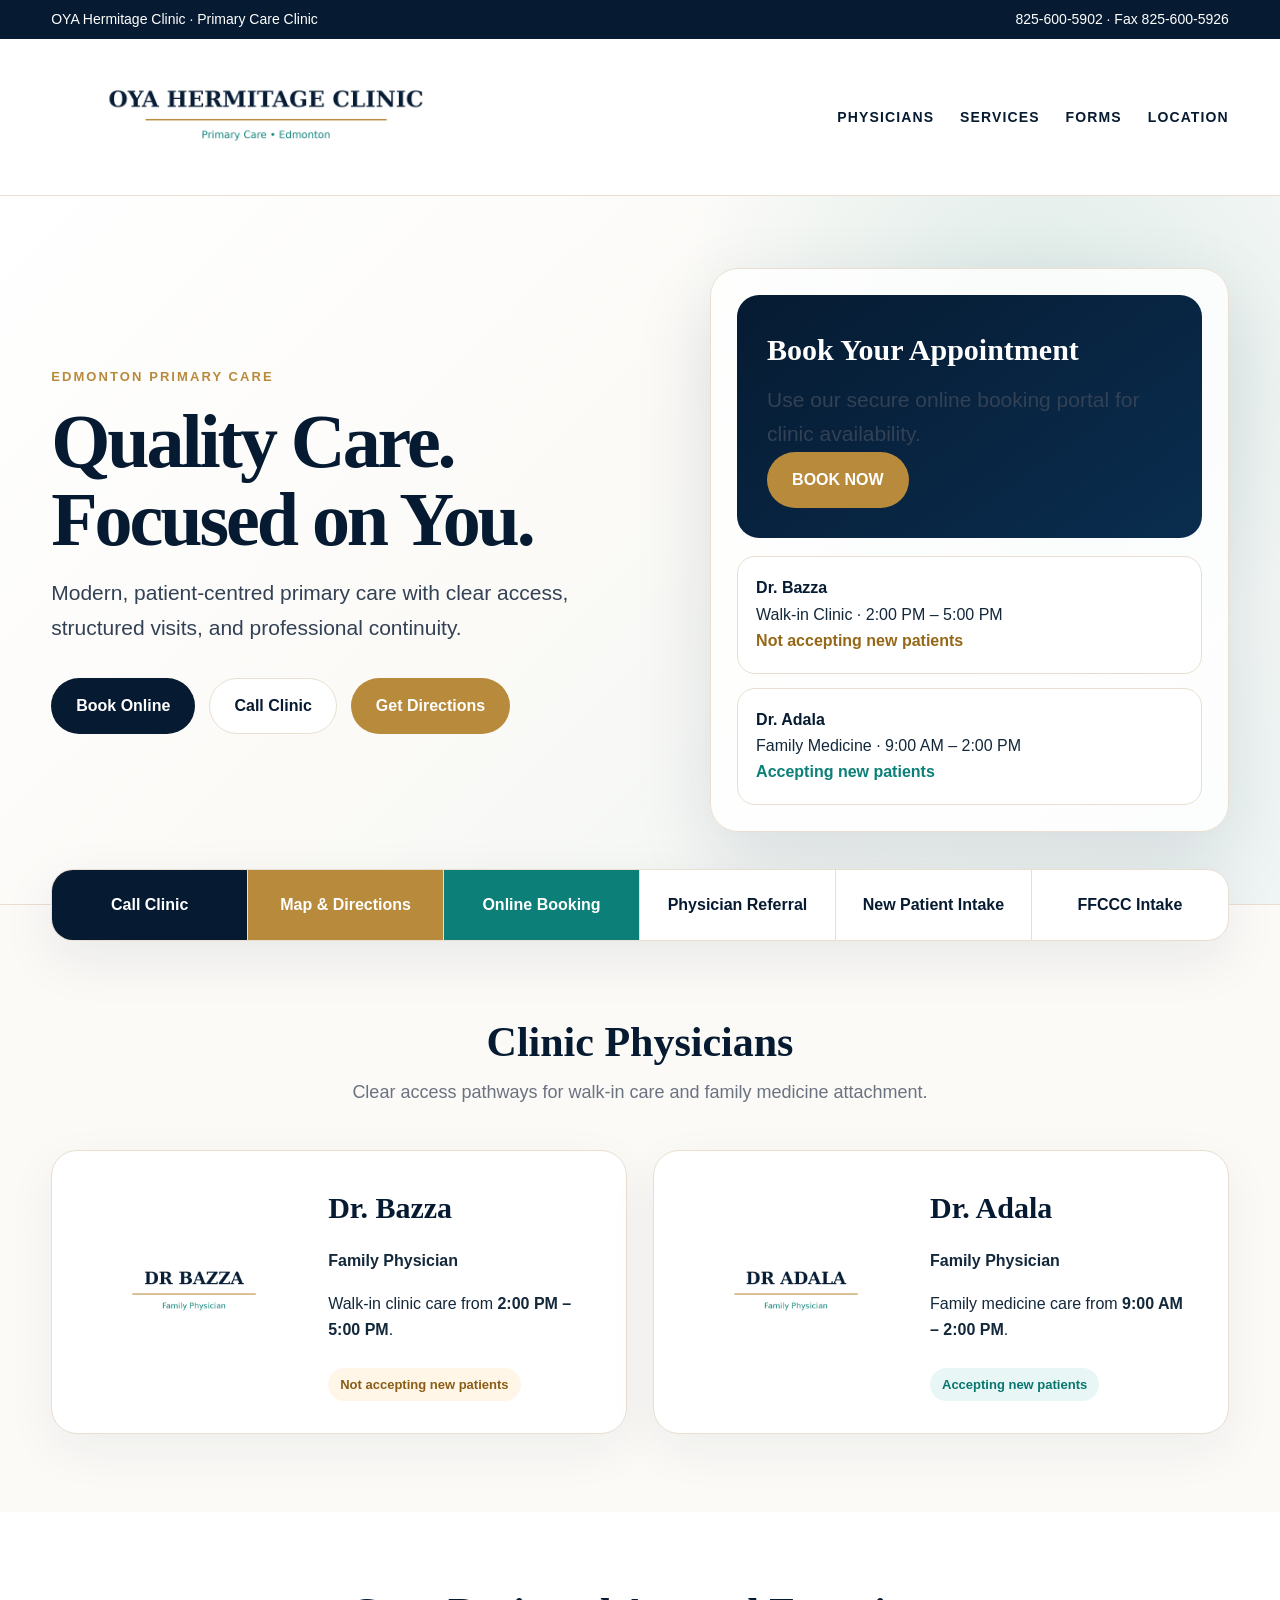
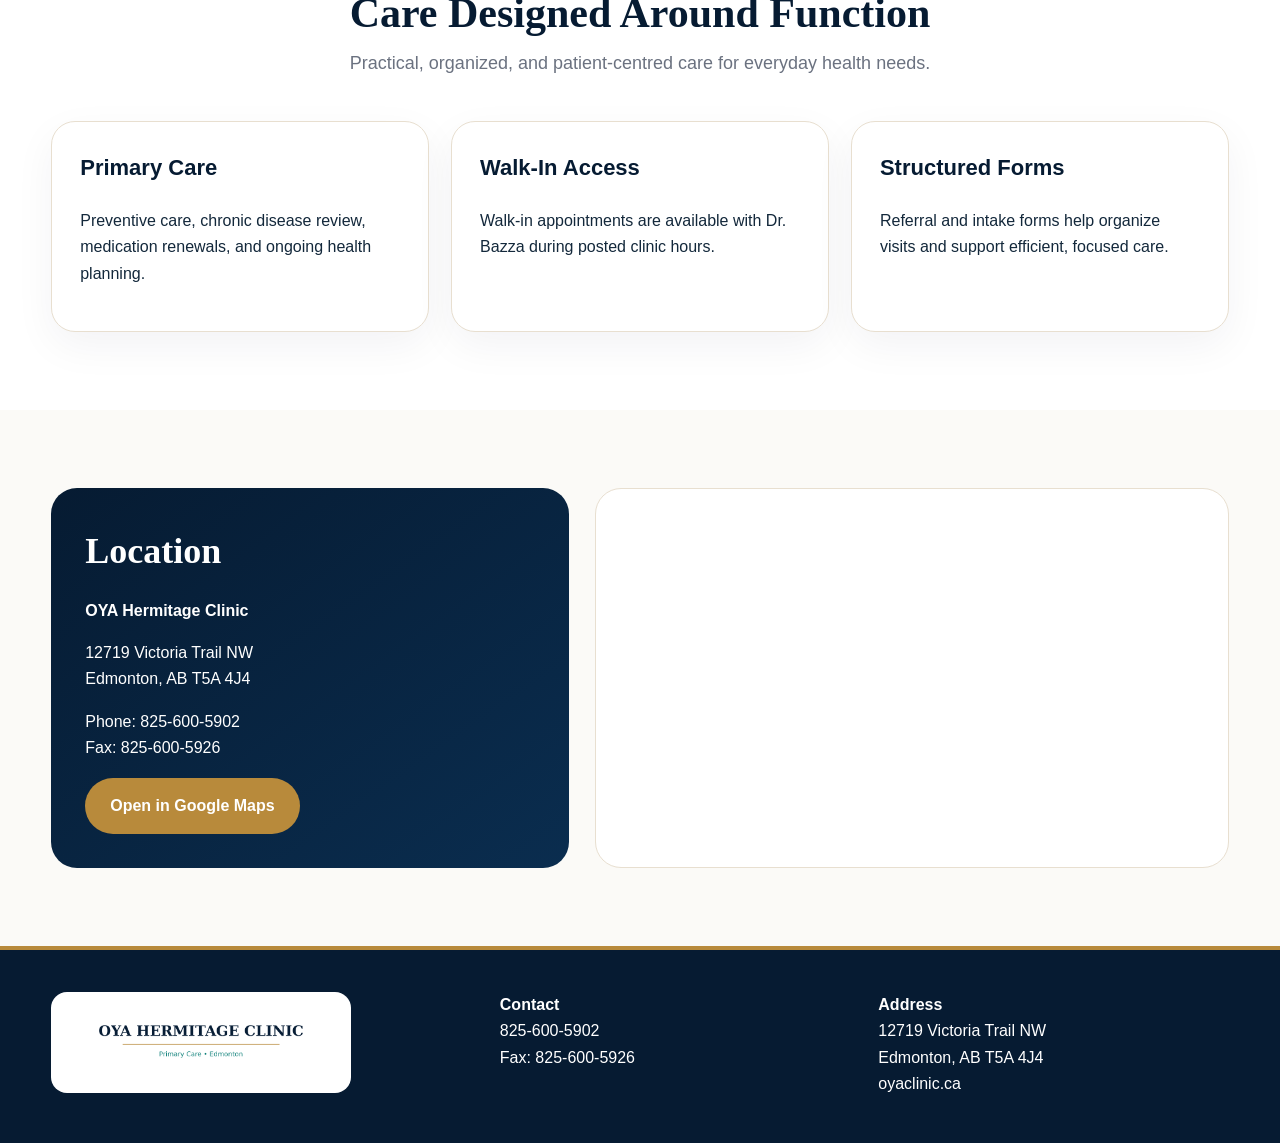
==== index.html @ 54e2465a "Add files via upload" ====
<!DOCTYPE html>
<html lang="en">
<head>
<meta charset="UTF-8">
<meta name="viewport" content="width=device-width, initial-scale=1.0">
<title>OYA Hermitage Clinic | Edmonton Primary Care</title>
<meta name="description" content="OYA Hermitage Clinic in Edmonton. Dr. Bazza walk-in care 2 PM to 5 PM. Dr. Adala accepting new patients 9 AM to 2 PM.">
<style>
:root{--navy:#061b32;--navy2:#0a2d4f;--teal:#0b7f78;--gold:#b88a3b;--ivory:#fbfaf7;--soft:#f4f1ea;--text:#13283b;--muted:#6b7280;--line:#e8dfd0}
*{box-sizing:border-box}html{scroll-behavior:smooth}
body{margin:0;font-family:-apple-system,BlinkMacSystemFont,"Segoe UI",Roboto,Arial,sans-serif;background:var(--ivory);color:var(--text);line-height:1.65}
a{text-decoration:none;color:inherit}.container{width:min(1180px,92%);margin:auto}
.top-strip{background:var(--navy);color:white;font-size:14px;padding:8px 0}.top-strip .container{display:flex;justify-content:space-between;gap:20px;flex-wrap:wrap}
.header{background:rgba(255,255,255,.96);border-bottom:1px solid var(--line);position:sticky;top:0;z-index:10;backdrop-filter:blur(12px)}
.header-inner{display:flex;align-items:center;justify-content:space-between;gap:28px;padding:16px 0}.logo{max-width:430px;width:100%;height:auto;display:block}
.nav{display:flex;gap:26px;font-size:14px;font-weight:700;letter-spacing:.08em;color:var(--navy)}.nav a:hover{color:var(--teal)}
.hero{position:relative;overflow:hidden;background:radial-gradient(circle at 80% 20%,rgba(11,127,120,.12),transparent 30%),linear-gradient(135deg,#fff 0%,#fbfaf7 45%,#eef5f4 100%);border-bottom:1px solid var(--line)}
.hero-inner{min-height:560px;display:grid;grid-template-columns:1.08fr .92fr;align-items:center;gap:50px;padding:72px 0}
.eyebrow{color:var(--gold);font-weight:800;letter-spacing:.16em;text-transform:uppercase;font-size:13px}
.hero h1{font-family:Georgia,"Times New Roman",serif;color:var(--navy);font-size:clamp(42px,6vw,76px);line-height:1.02;margin:16px 0 18px;letter-spacing:-.04em}
.hero p{font-size:21px;color:#334155;max-width:680px;margin:0}.hero-actions{display:flex;gap:14px;flex-wrap:wrap;margin-top:32px}
.btn{display:inline-flex;align-items:center;justify-content:center;min-height:48px;padding:14px 24px;border-radius:999px;font-weight:800;border:1px solid transparent}
.btn-primary{background:var(--navy);color:white}.btn-gold{background:var(--gold);color:white}.btn-outline{background:white;color:var(--navy);border-color:var(--line)}
.hero-panel{background:rgba(255,255,255,.84);border:1px solid var(--line);border-radius:28px;padding:26px;box-shadow:0 28px 80px rgba(6,27,50,.12)}
.panel-card{background:linear-gradient(145deg,var(--navy),var(--navy2));color:white;border-radius:22px;padding:30px;margin-bottom:18px}.panel-card h2{font-family:Georgia,"Times New Roman",serif;margin:0 0 8px;font-size:30px}
.status-grid{display:grid;gap:14px}.status{background:white;border:1px solid var(--line);border-radius:18px;padding:18px}.status strong{color:var(--navy)}
.quick-actions{margin-top:-36px;position:relative;z-index:2}.actions-grid{display:grid;grid-template-columns:repeat(6,1fr);background:white;border:1px solid var(--line);border-radius:22px;overflow:hidden;box-shadow:0 18px 55px rgba(6,27,50,.08)}
.action{padding:22px 14px;text-align:center;font-weight:800;color:var(--navy);border-right:1px solid var(--line)}.action:last-child{border-right:0}.action:hover{background:var(--soft)}.action.dark{background:var(--navy);color:white}.action.teal{background:var(--teal);color:white}.action.gold{background:var(--gold);color:white}
.section{padding:78px 0}.section-title{text-align:center;max-width:760px;margin:0 auto 42px}.section-title h2{font-family:Georgia,"Times New Roman",serif;color:var(--navy);font-size:42px;line-height:1.12;margin:0 0 12px}.section-title p{color:var(--muted);font-size:18px;margin:0}
.physician-grid{display:grid;grid-template-columns:1fr 1fr;gap:26px}.physician-card{background:white;border:1px solid var(--line);border-radius:26px;padding:32px;display:grid;grid-template-columns:220px 1fr;align-items:center;gap:24px;box-shadow:0 16px 50px rgba(6,27,50,.06)}
.physician-card img{width:100%;height:auto}.physician-card h3{font-family:Georgia,"Times New Roman",serif;color:var(--navy);font-size:30px;margin:0 0 8px}
.badge{display:inline-block;padding:6px 12px;border-radius:999px;font-weight:800;font-size:13px;margin-top:8px}.badge.gold{background:#fff6e8;color:#8a5d15}.badge.teal{background:#e8f7f5;color:#08766f}
.feature-grid{display:grid;grid-template-columns:repeat(3,1fr);gap:22px}.feature-card{background:white;border:1px solid var(--line);border-radius:24px;padding:28px;box-shadow:0 14px 42px rgba(6,27,50,.05)}.feature-card h3{color:var(--navy);margin-top:0;font-size:22px}
.location-wrap{display:grid;grid-template-columns:.9fr 1.1fr;gap:26px;align-items:stretch}.location-card{background:linear-gradient(145deg,var(--navy),var(--navy2));color:white;border-radius:26px;padding:34px}.location-card h2{font-family:Georgia,"Times New Roman",serif;font-size:36px;margin:0 0 14px}
.map-frame{border-radius:26px;overflow:hidden;border:1px solid var(--line);min-height:360px;background:white}.map-frame iframe{width:100%;height:100%;min-height:360px;border:0}
.footer{background:var(--navy);color:white;padding:42px 0;border-top:4px solid var(--gold)}.footer-grid{display:grid;grid-template-columns:1.2fr 1fr 1fr;gap:28px;align-items:start}.footer img{max-width:300px;background:white;border-radius:16px;padding:10px}.footer a{color:white}
@media(max-width:1000px){.nav{display:none}.hero-inner,.location-wrap,.footer-grid{grid-template-columns:1fr}.actions-grid{grid-template-columns:1fr 1fr}.action{border-bottom:1px solid var(--line)}.physician-grid{grid-template-columns:1fr}.physician-card{grid-template-columns:1fr;text-align:center}.physician-card img{max-width:240px;margin:auto}.feature-grid{grid-template-columns:1fr}.hero-inner{text-align:center}.hero p{margin:auto}.hero-actions{justify-content:center}.top-strip .container,.header-inner{justify-content:center;text-align:center}}
</style>
</head>
<body>
<div class="top-strip"><div class="container"><div>OYA Hermitage Clinic · Primary Care Clinic</div><div><a href="tel:8256005902">825-600-5902</a> · Fax 825-600-5926</div></div></div>
<header class="header"><div class="container header-inner"><a href="#home"><img src="oya-logo.png" alt="OYA Hermitage Clinic Logo" class="logo"></a><nav class="nav"><a href="#physicians">PHYSICIANS</a><a href="#services">SERVICES</a><a href="#forms">FORMS</a><a href="#location">LOCATION</a></nav></div></header>
<section class="hero" id="home"><div class="container hero-inner"><div><div class="eyebrow">Edmonton Primary Care</div><h1>Quality Care.<br>Focused on You.</h1><p>Modern, patient-centred primary care with clear access, structured visits, and professional continuity.</p><div class="hero-actions"><a class="btn btn-primary" href="https://cloud.healthquest.ca:45277/onlinebooking" target="_blank" rel="noopener">Book Online</a><a class="btn btn-outline" href="tel:8256005902">Call Clinic</a><a class="btn btn-gold" href="https://www.google.com/maps/search/?api=1&query=12719%20Victoria%20Trail%20NW%20Edmonton%20AB%20T5A%204J4" target="_blank" rel="noopener">Get Directions</a></div></div>
<aside class="hero-panel"><div class="panel-card"><h2>Book Your Appointment</h2><p>Use our secure online booking portal for clinic availability.</p><a class="btn btn-gold" href="https://cloud.healthquest.ca:45277/onlinebooking" target="_blank" rel="noopener">BOOK NOW</a></div><div class="status-grid"><div class="status"><strong>Dr. Bazza</strong><br>Walk-in Clinic · 2:00 PM – 5:00 PM<br><span style="color:#956817;font-weight:800;">Not accepting new patients</span></div><div class="status"><strong>Dr. Adala</strong><br>Family Medicine · 9:00 AM – 2:00 PM<br><span style="color:#0b7f78;font-weight:800;">Accepting new patients</span></div></div></aside></div></section>
<main>
<section class="container quick-actions" id="forms"><div class="actions-grid"><a class="action dark" href="tel:8256005902">Call Clinic</a><a class="action gold" href="https://www.google.com/maps/search/?api=1&query=12719%20Victoria%20Trail%20NW%20Edmonton%20AB%20T5A%204J4" target="_blank" rel="noopener">Map & Directions</a><a class="action teal" href="https://cloud.healthquest.ca:45277/onlinebooking" target="_blank" rel="noopener">Online Booking</a><a class="action" href="referral.html">Physician Referral</a><a class="action" href="intake.html">New Patient Intake</a><a class="action" href="ffccc-intake.html">FFCCC Intake</a></div></section>
<section class="section container" id="physicians"><div class="section-title"><h2>Clinic Physicians</h2><p>Clear access pathways for walk-in care and family medicine attachment.</p></div><div class="physician-grid"><article class="physician-card"><img src="dr-bazza-logo.png" alt="Dr Bazza Logo"><div><h3>Dr. Bazza</h3><p><strong>Family Physician</strong></p><p>Walk-in clinic care from <strong>2:00 PM – 5:00 PM</strong>.</p><span class="badge gold">Not accepting new patients</span></div></article><article class="physician-card"><img src="dr-adala-logo.png" alt="Dr Adala Logo"><div><h3>Dr. Adala</h3><p><strong>Family Physician</strong></p><p>Family medicine care from <strong>9:00 AM – 2:00 PM</strong>.</p><span class="badge teal">Accepting new patients</span></div></article></div></section>
<section class="section" id="services" style="background:#fff;"><div class="container"><div class="section-title"><h2>Care Designed Around Function</h2><p>Practical, organized, and patient-centred care for everyday health needs.</p></div><div class="feature-grid"><div class="feature-card"><h3>Primary Care</h3><p>Preventive care, chronic disease review, medication renewals, and ongoing health planning.</p></div><div class="feature-card"><h3>Walk-In Access</h3><p>Walk-in appointments are available with Dr. Bazza during posted clinic hours.</p></div><div class="feature-card"><h3>Structured Forms</h3><p>Referral and intake forms help organize visits and support efficient, focused care.</p></div></div></div></section>
<section class="section container" id="location"><div class="location-wrap"><div class="location-card"><h2>Location</h2><p><strong>OYA Hermitage Clinic</strong></p><p>12719 Victoria Trail NW<br>Edmonton, AB T5A 4J4</p><p>Phone: <a href="tel:8256005902">825-600-5902</a><br>Fax: 825-600-5926</p><a class="btn btn-gold" href="https://www.google.com/maps/search/?api=1&query=12719%20Victoria%20Trail%20NW%20Edmonton%20AB%20T5A%204J4" target="_blank" rel="noopener">Open in Google Maps</a></div><div class="map-frame"><iframe src="https://www.google.com/maps?q=12719%20Victoria%20Trail%20NW%20Edmonton%20AB%20T5A%204J4&output=embed"></iframe></div></div></section>
</main>
<footer class="footer"><div class="container footer-grid"><div><img src="oya-logo.png" alt="OYA Hermitage Clinic Logo"></div><div><strong>Contact</strong><br><a href="tel:8256005902">825-600-5902</a><br>Fax: 825-600-5926</div><div><strong>Address</strong><br>12719 Victoria Trail NW<br>Edmonton, AB T5A 4J4<br>oyaclinic.ca</div></div></footer>
</body></html>
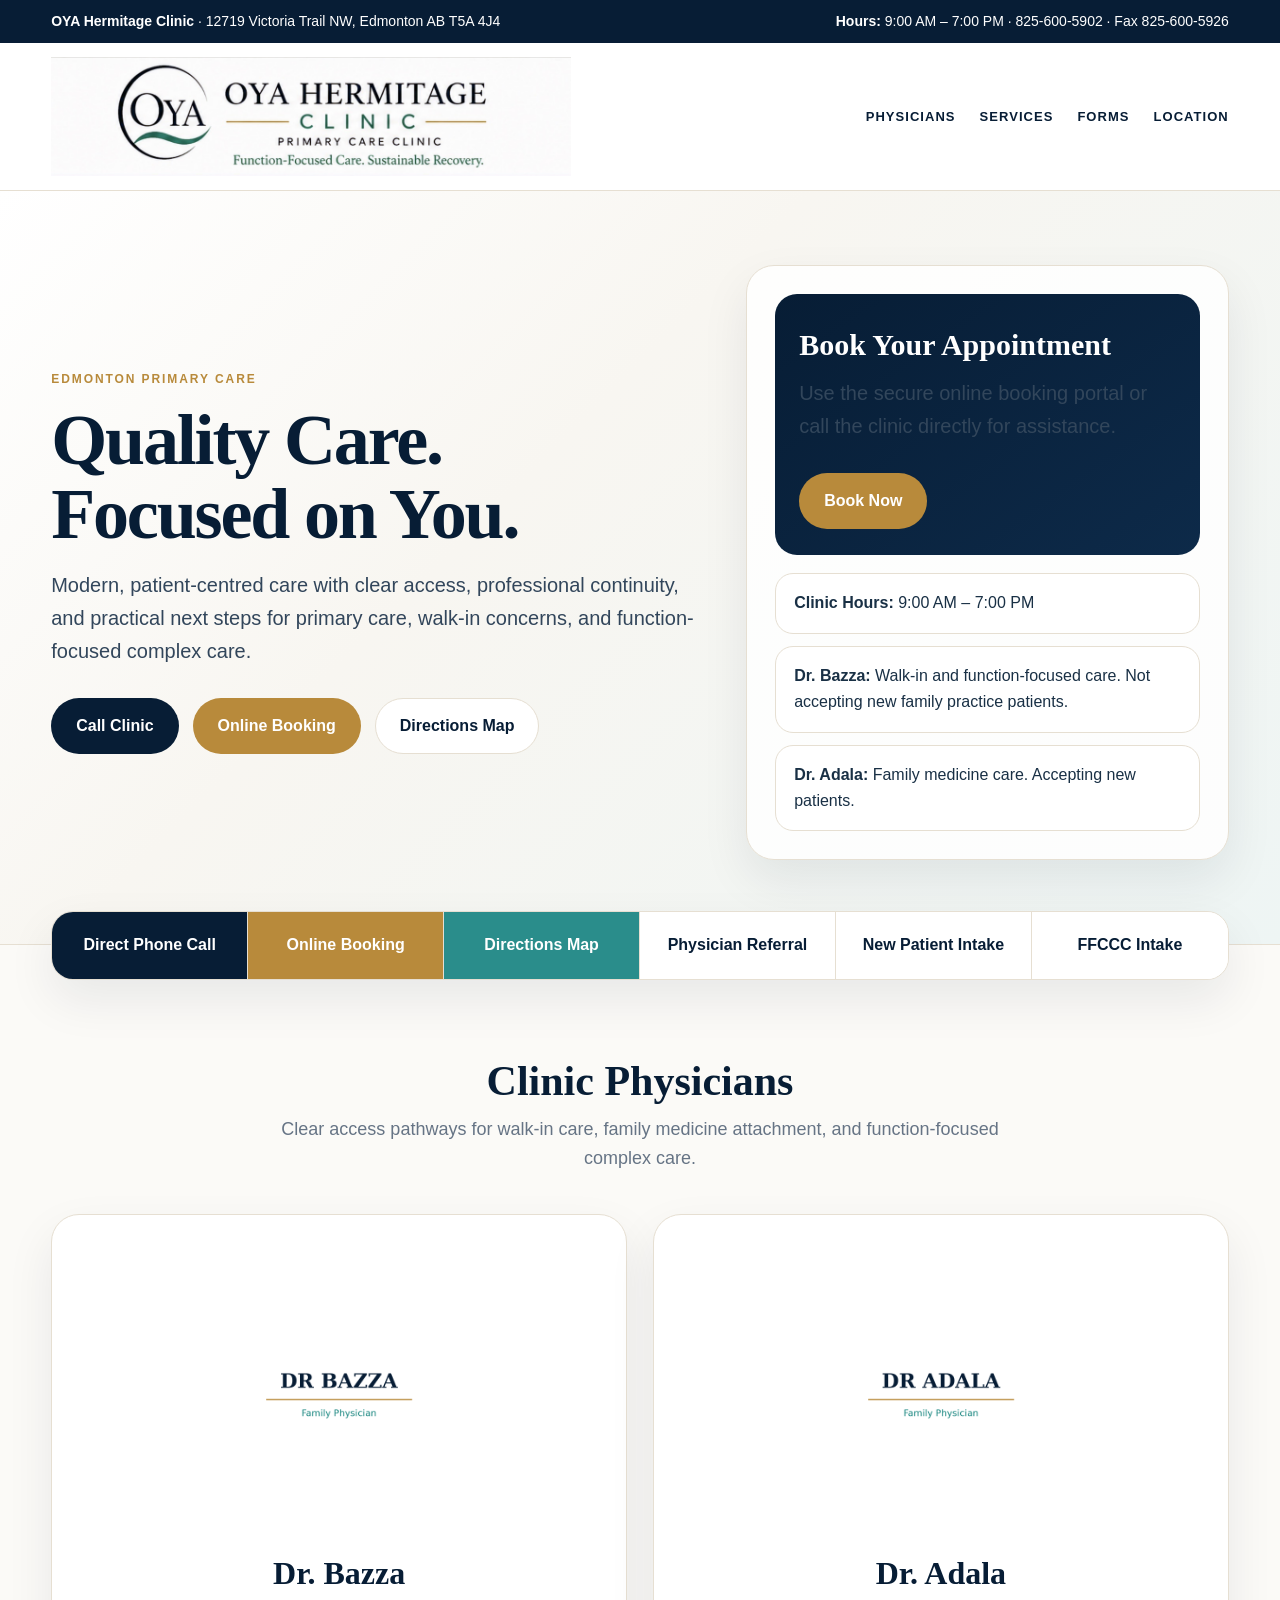
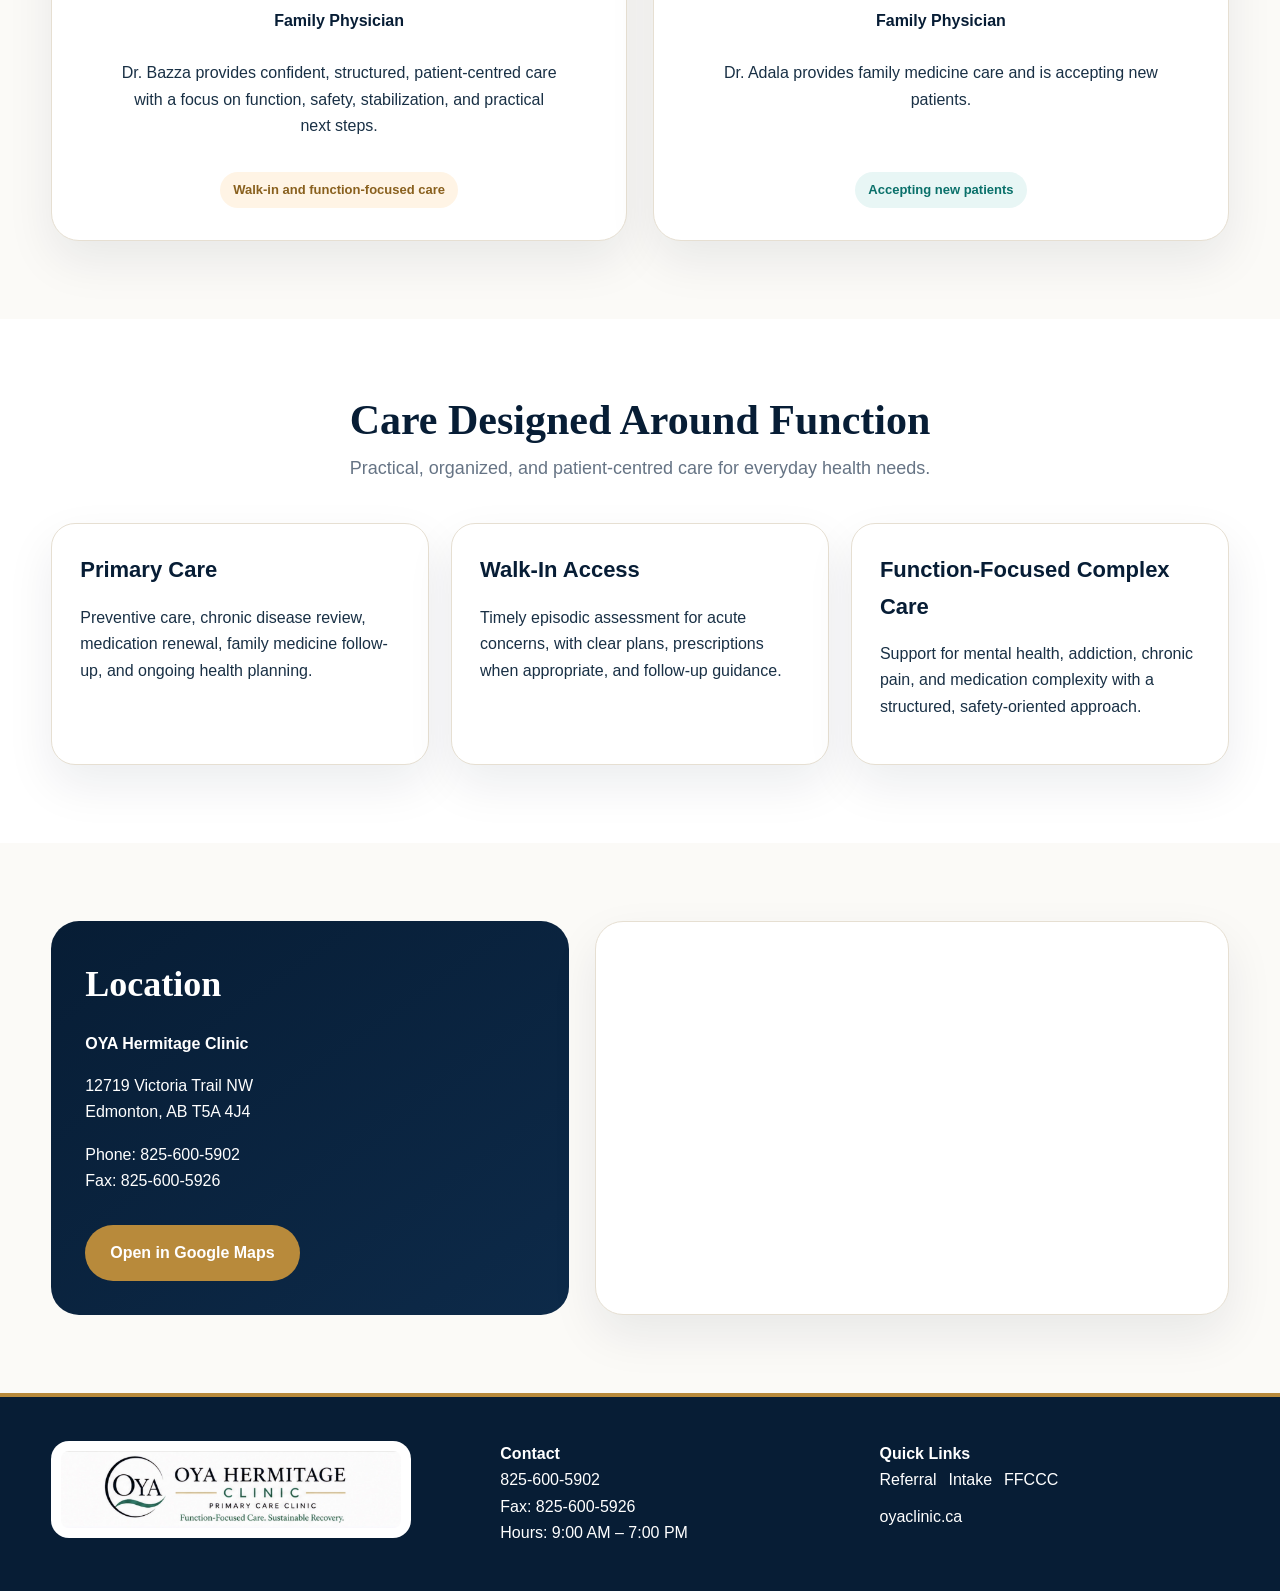
==== commit 1ee90b7c: "Add files via upload" ====
--- a/index.html
+++ b/index.html
@@ -1,52 +1,173 @@
 <!DOCTYPE html>
 <html lang="en">
 <head>
-<meta charset="UTF-8">
-<meta name="viewport" content="width=device-width, initial-scale=1.0">
-<title>OYA Hermitage Clinic | Edmonton Primary Care</title>
-<meta name="description" content="OYA Hermitage Clinic in Edmonton. Dr. Bazza walk-in care 2 PM to 5 PM. Dr. Adala accepting new patients 9 AM to 2 PM.">
-<style>
-:root{--navy:#061b32;--navy2:#0a2d4f;--teal:#0b7f78;--gold:#b88a3b;--ivory:#fbfaf7;--soft:#f4f1ea;--text:#13283b;--muted:#6b7280;--line:#e8dfd0}
-*{box-sizing:border-box}html{scroll-behavior:smooth}
-body{margin:0;font-family:-apple-system,BlinkMacSystemFont,"Segoe UI",Roboto,Arial,sans-serif;background:var(--ivory);color:var(--text);line-height:1.65}
-a{text-decoration:none;color:inherit}.container{width:min(1180px,92%);margin:auto}
-.top-strip{background:var(--navy);color:white;font-size:14px;padding:8px 0}.top-strip .container{display:flex;justify-content:space-between;gap:20px;flex-wrap:wrap}
-.header{background:rgba(255,255,255,.96);border-bottom:1px solid var(--line);position:sticky;top:0;z-index:10;backdrop-filter:blur(12px)}
-.header-inner{display:flex;align-items:center;justify-content:space-between;gap:28px;padding:16px 0}.logo{max-width:430px;width:100%;height:auto;display:block}
-.nav{display:flex;gap:26px;font-size:14px;font-weight:700;letter-spacing:.08em;color:var(--navy)}.nav a:hover{color:var(--teal)}
-.hero{position:relative;overflow:hidden;background:radial-gradient(circle at 80% 20%,rgba(11,127,120,.12),transparent 30%),linear-gradient(135deg,#fff 0%,#fbfaf7 45%,#eef5f4 100%);border-bottom:1px solid var(--line)}
-.hero-inner{min-height:560px;display:grid;grid-template-columns:1.08fr .92fr;align-items:center;gap:50px;padding:72px 0}
-.eyebrow{color:var(--gold);font-weight:800;letter-spacing:.16em;text-transform:uppercase;font-size:13px}
-.hero h1{font-family:Georgia,"Times New Roman",serif;color:var(--navy);font-size:clamp(42px,6vw,76px);line-height:1.02;margin:16px 0 18px;letter-spacing:-.04em}
-.hero p{font-size:21px;color:#334155;max-width:680px;margin:0}.hero-actions{display:flex;gap:14px;flex-wrap:wrap;margin-top:32px}
-.btn{display:inline-flex;align-items:center;justify-content:center;min-height:48px;padding:14px 24px;border-radius:999px;font-weight:800;border:1px solid transparent}
-.btn-primary{background:var(--navy);color:white}.btn-gold{background:var(--gold);color:white}.btn-outline{background:white;color:var(--navy);border-color:var(--line)}
-.hero-panel{background:rgba(255,255,255,.84);border:1px solid var(--line);border-radius:28px;padding:26px;box-shadow:0 28px 80px rgba(6,27,50,.12)}
-.panel-card{background:linear-gradient(145deg,var(--navy),var(--navy2));color:white;border-radius:22px;padding:30px;margin-bottom:18px}.panel-card h2{font-family:Georgia,"Times New Roman",serif;margin:0 0 8px;font-size:30px}
-.status-grid{display:grid;gap:14px}.status{background:white;border:1px solid var(--line);border-radius:18px;padding:18px}.status strong{color:var(--navy)}
-.quick-actions{margin-top:-36px;position:relative;z-index:2}.actions-grid{display:grid;grid-template-columns:repeat(6,1fr);background:white;border:1px solid var(--line);border-radius:22px;overflow:hidden;box-shadow:0 18px 55px rgba(6,27,50,.08)}
-.action{padding:22px 14px;text-align:center;font-weight:800;color:var(--navy);border-right:1px solid var(--line)}.action:last-child{border-right:0}.action:hover{background:var(--soft)}.action.dark{background:var(--navy);color:white}.action.teal{background:var(--teal);color:white}.action.gold{background:var(--gold);color:white}
-.section{padding:78px 0}.section-title{text-align:center;max-width:760px;margin:0 auto 42px}.section-title h2{font-family:Georgia,"Times New Roman",serif;color:var(--navy);font-size:42px;line-height:1.12;margin:0 0 12px}.section-title p{color:var(--muted);font-size:18px;margin:0}
-.physician-grid{display:grid;grid-template-columns:1fr 1fr;gap:26px}.physician-card{background:white;border:1px solid var(--line);border-radius:26px;padding:32px;display:grid;grid-template-columns:220px 1fr;align-items:center;gap:24px;box-shadow:0 16px 50px rgba(6,27,50,.06)}
-.physician-card img{width:100%;height:auto}.physician-card h3{font-family:Georgia,"Times New Roman",serif;color:var(--navy);font-size:30px;margin:0 0 8px}
-.badge{display:inline-block;padding:6px 12px;border-radius:999px;font-weight:800;font-size:13px;margin-top:8px}.badge.gold{background:#fff6e8;color:#8a5d15}.badge.teal{background:#e8f7f5;color:#08766f}
-.feature-grid{display:grid;grid-template-columns:repeat(3,1fr);gap:22px}.feature-card{background:white;border:1px solid var(--line);border-radius:24px;padding:28px;box-shadow:0 14px 42px rgba(6,27,50,.05)}.feature-card h3{color:var(--navy);margin-top:0;font-size:22px}
-.location-wrap{display:grid;grid-template-columns:.9fr 1.1fr;gap:26px;align-items:stretch}.location-card{background:linear-gradient(145deg,var(--navy),var(--navy2));color:white;border-radius:26px;padding:34px}.location-card h2{font-family:Georgia,"Times New Roman",serif;font-size:36px;margin:0 0 14px}
-.map-frame{border-radius:26px;overflow:hidden;border:1px solid var(--line);min-height:360px;background:white}.map-frame iframe{width:100%;height:100%;min-height:360px;border:0}
-.footer{background:var(--navy);color:white;padding:42px 0;border-top:4px solid var(--gold)}.footer-grid{display:grid;grid-template-columns:1.2fr 1fr 1fr;gap:28px;align-items:start}.footer img{max-width:300px;background:white;border-radius:16px;padding:10px}.footer a{color:white}
-@media(max-width:1000px){.nav{display:none}.hero-inner,.location-wrap,.footer-grid{grid-template-columns:1fr}.actions-grid{grid-template-columns:1fr 1fr}.action{border-bottom:1px solid var(--line)}.physician-grid{grid-template-columns:1fr}.physician-card{grid-template-columns:1fr;text-align:center}.physician-card img{max-width:240px;margin:auto}.feature-grid{grid-template-columns:1fr}.hero-inner{text-align:center}.hero p{margin:auto}.hero-actions{justify-content:center}.top-strip .container,.header-inner{justify-content:center;text-align:center}}
-</style>
+  <meta charset="UTF-8">
+  <meta name="viewport" content="width=device-width, initial-scale=1.0">
+  <title>OYA Hermitage Clinic | Edmonton Primary Care</title>
+  <meta name="description" content="OYA Hermitage Clinic in Edmonton. Primary care, walk-in access, online booking, physician referral forms, and patient intake forms.">
+  <link rel="stylesheet" href="styles.css">
 </head>
 <body>
-<div class="top-strip"><div class="container"><div>OYA Hermitage Clinic · Primary Care Clinic</div><div><a href="tel:8256005902">825-600-5902</a> · Fax 825-600-5926</div></div></div>
-<header class="header"><div class="container header-inner"><a href="#home"><img src="oya-logo.png" alt="OYA Hermitage Clinic Logo" class="logo"></a><nav class="nav"><a href="#physicians">PHYSICIANS</a><a href="#services">SERVICES</a><a href="#forms">FORMS</a><a href="#location">LOCATION</a></nav></div></header>
-<section class="hero" id="home"><div class="container hero-inner"><div><div class="eyebrow">Edmonton Primary Care</div><h1>Quality Care.<br>Focused on You.</h1><p>Modern, patient-centred primary care with clear access, structured visits, and professional continuity.</p><div class="hero-actions"><a class="btn btn-primary" href="https://cloud.healthquest.ca:45277/onlinebooking" target="_blank" rel="noopener">Book Online</a><a class="btn btn-outline" href="tel:8256005902">Call Clinic</a><a class="btn btn-gold" href="https://www.google.com/maps/search/?api=1&query=12719%20Victoria%20Trail%20NW%20Edmonton%20AB%20T5A%204J4" target="_blank" rel="noopener">Get Directions</a></div></div>
-<aside class="hero-panel"><div class="panel-card"><h2>Book Your Appointment</h2><p>Use our secure online booking portal for clinic availability.</p><a class="btn btn-gold" href="https://cloud.healthquest.ca:45277/onlinebooking" target="_blank" rel="noopener">BOOK NOW</a></div><div class="status-grid"><div class="status"><strong>Dr. Bazza</strong><br>Walk-in Clinic · 2:00 PM – 5:00 PM<br><span style="color:#956817;font-weight:800;">Not accepting new patients</span></div><div class="status"><strong>Dr. Adala</strong><br>Family Medicine · 9:00 AM – 2:00 PM<br><span style="color:#0b7f78;font-weight:800;">Accepting new patients</span></div></div></aside></div></section>
-<main>
-<section class="container quick-actions" id="forms"><div class="actions-grid"><a class="action dark" href="tel:8256005902">Call Clinic</a><a class="action gold" href="https://www.google.com/maps/search/?api=1&query=12719%20Victoria%20Trail%20NW%20Edmonton%20AB%20T5A%204J4" target="_blank" rel="noopener">Map & Directions</a><a class="action teal" href="https://cloud.healthquest.ca:45277/onlinebooking" target="_blank" rel="noopener">Online Booking</a><a class="action" href="referral.html">Physician Referral</a><a class="action" href="intake.html">New Patient Intake</a><a class="action" href="ffccc-intake.html">FFCCC Intake</a></div></section>
-<section class="section container" id="physicians"><div class="section-title"><h2>Clinic Physicians</h2><p>Clear access pathways for walk-in care and family medicine attachment.</p></div><div class="physician-grid"><article class="physician-card"><img src="dr-bazza-logo.png" alt="Dr Bazza Logo"><div><h3>Dr. Bazza</h3><p><strong>Family Physician</strong></p><p>Walk-in clinic care from <strong>2:00 PM – 5:00 PM</strong>.</p><span class="badge gold">Not accepting new patients</span></div></article><article class="physician-card"><img src="dr-adala-logo.png" alt="Dr Adala Logo"><div><h3>Dr. Adala</h3><p><strong>Family Physician</strong></p><p>Family medicine care from <strong>9:00 AM – 2:00 PM</strong>.</p><span class="badge teal">Accepting new patients</span></div></article></div></section>
-<section class="section" id="services" style="background:#fff;"><div class="container"><div class="section-title"><h2>Care Designed Around Function</h2><p>Practical, organized, and patient-centred care for everyday health needs.</p></div><div class="feature-grid"><div class="feature-card"><h3>Primary Care</h3><p>Preventive care, chronic disease review, medication renewals, and ongoing health planning.</p></div><div class="feature-card"><h3>Walk-In Access</h3><p>Walk-in appointments are available with Dr. Bazza during posted clinic hours.</p></div><div class="feature-card"><h3>Structured Forms</h3><p>Referral and intake forms help organize visits and support efficient, focused care.</p></div></div></div></section>
-<section class="section container" id="location"><div class="location-wrap"><div class="location-card"><h2>Location</h2><p><strong>OYA Hermitage Clinic</strong></p><p>12719 Victoria Trail NW<br>Edmonton, AB T5A 4J4</p><p>Phone: <a href="tel:8256005902">825-600-5902</a><br>Fax: 825-600-5926</p><a class="btn btn-gold" href="https://www.google.com/maps/search/?api=1&query=12719%20Victoria%20Trail%20NW%20Edmonton%20AB%20T5A%204J4" target="_blank" rel="noopener">Open in Google Maps</a></div><div class="map-frame"><iframe src="https://www.google.com/maps?q=12719%20Victoria%20Trail%20NW%20Edmonton%20AB%20T5A%204J4&output=embed"></iframe></div></div></section>
-</main>
-<footer class="footer"><div class="container footer-grid"><div><img src="oya-logo.png" alt="OYA Hermitage Clinic Logo"></div><div><strong>Contact</strong><br><a href="tel:8256005902">825-600-5902</a><br>Fax: 825-600-5926</div><div><strong>Address</strong><br>12719 Victoria Trail NW<br>Edmonton, AB T5A 4J4<br>oyaclinic.ca</div></div></footer>
-</body></html>+  <div class="topbar">
+    <div class="container">
+      <div><strong>OYA Hermitage Clinic</strong> · 12719 Victoria Trail NW, Edmonton AB T5A 4J4</div>
+      <div><strong>Hours:</strong> 9:00 AM – 7:00 PM · <a href="tel:8256005902">825-600-5902</a> · Fax 825-600-5926</div>
+    </div>
+  </div>
+
+  <header class="site-header">
+    <div class="container">
+      <a href="#top"><img src="oya-logo.png" alt="OYA Hermitage Clinic logo" class="brand"></a>
+      <nav class="nav">
+        <a href="#physicians">PHYSICIANS</a>
+        <a href="#services">SERVICES</a>
+        <a href="#forms">FORMS</a>
+        <a href="#location">LOCATION</a>
+      </nav>
+    </div>
+  </header>
+
+  <section class="hero" id="top">
+    <div class="container hero-inner">
+      <div>
+        <div class="eyebrow">Edmonton Primary Care</div>
+        <h1>Quality Care.<br>Focused on You.</h1>
+        <p>Modern, patient-centred care with clear access, professional continuity, and practical next steps for primary care, walk-in concerns, and function-focused complex care.</p>
+        <div class="button-row">
+          <a class="btn btn-primary" href="tel:8256005902" aria-label="Call OYA Hermitage Clinic">Call Clinic</a>
+          <a class="btn btn-gold" href="https://cloud.healthquest.ca:45277/onlinebooking" target="_blank" rel="noopener" aria-label="Open online booking">Online Booking</a>
+          <a class="btn btn-outline" href="https://www.google.com/maps/search/?api=1&query=12719%20Victoria%20Trail%20NW%20Edmonton%20AB%20T5A%204J4" target="_blank" rel="noopener" aria-label="Open directions map">Directions Map</a>
+        </div>
+      </div>
+      <aside class="hero-card">
+        <div class="panel">
+          <h2>Book Your Appointment</h2>
+          <p>Use the secure online booking portal or call the clinic directly for assistance.</p>
+          <div class="button-row">
+            <a class="btn btn-gold" href="https://cloud.healthquest.ca:45277/onlinebooking" target="_blank" rel="noopener">Book Now</a>
+          </div>
+        </div>
+        <div class="hero-note"><strong>Clinic Hours:</strong> 9:00 AM – 7:00 PM</div>
+        <div class="hero-note"><strong>Dr. Bazza:</strong> Walk-in and function-focused care. Not accepting new family practice patients.</div>
+        <div class="hero-note"><strong>Dr. Adala:</strong> Family medicine care. Accepting new patients.</div>
+      </aside>
+    </div>
+  </section>
+
+  <section class="container quick-actions" id="forms">
+    <div class="quick-grid">
+      <a class="primary" href="tel:8256005902" aria-label="Call clinic directly">Direct Phone Call</a>
+      <a class="gold" href="https://cloud.healthquest.ca:45277/onlinebooking" target="_blank" rel="noopener" aria-label="Book appointment online">Online Booking</a>
+      <a class="teal" href="https://www.google.com/maps/search/?api=1&query=12719%20Victoria%20Trail%20NW%20Edmonton%20AB%20T5A%204J4" target="_blank" rel="noopener" aria-label="Open directions in Google Maps">Directions Map</a>
+      <a href="referral.html">Physician Referral</a>
+      <a href="intake.html">New Patient Intake</a>
+      <a href="ffccc-intake.html">FFCCC Intake</a>
+    </div>
+  </section>
+
+  <section class="section container" id="physicians">
+    <div class="section-title">
+      <h2>Clinic Physicians</h2>
+      <p>Clear access pathways for walk-in care, family medicine attachment, and function-focused complex care.</p>
+    </div>
+
+    <div class="physician-grid equal-physician-grid">
+
+      <article class="card physician-card-equal">
+        <div class="physician-logo-frame">
+          <img src="dr-bazza-logo.png" alt="Dr Bazza logo" class="physician-logo-img">
+        </div>
+
+        <div class="physician-content">
+          <h3>Dr. Bazza</h3>
+          <div class="subhead">Family Physician</div>
+          <p>
+            Dr. Bazza provides confident, structured, patient-centred care with a focus on
+            function, safety, stabilization, and practical next steps.
+          </p>
+          <span class="badge badge-gold">Walk-in and function-focused care</span>
+        </div>
+      </article>
+
+      <article class="card physician-card-equal">
+        <div class="physician-logo-frame">
+          <img src="dr-adala-logo.png" alt="Dr Adala logo" class="physician-logo-img">
+        </div>
+
+        <div class="physician-content">
+          <h3>Dr. Adala</h3>
+          <div class="subhead">Family Physician</div>
+          <p>
+            Dr. Adala provides family medicine care and is accepting new patients.
+          </p>
+          <span class="badge badge-teal">Accepting new patients</span>
+        </div>
+      </article>
+
+    </div>
+  </section>
+
+  <section class="section alt" id="services">
+    <div class="container">
+      <div class="section-title">
+        <h2>Care Designed Around Function</h2>
+        <p>Practical, organized, and patient-centred care for everyday health needs.</p>
+      </div>
+      <div class="service-grid">
+        <article class="service-card">
+          <h3>Primary Care</h3>
+          <p>Preventive care, chronic disease review, medication renewal, family medicine follow-up, and ongoing health planning.</p>
+        </article>
+        <article class="service-card">
+          <h3>Walk-In Access</h3>
+          <p>Timely episodic assessment for acute concerns, with clear plans, prescriptions when appropriate, and follow-up guidance.</p>
+        </article>
+        <article class="service-card">
+          <h3>Function-Focused Complex Care</h3>
+          <p>Support for mental health, addiction, chronic pain, and medication complexity with a structured, safety-oriented approach.</p>
+        </article>
+      </div>
+    </div>
+  </section>
+
+  <section class="section container" id="location">
+    <div class="location-grid">
+      <div class="location-panel">
+        <h2>Location</h2>
+        <p><strong>OYA Hermitage Clinic</strong></p>
+        <p>12719 Victoria Trail NW<br>Edmonton, AB T5A 4J4</p>
+        <p>Phone: <a href="tel:8256005902">825-600-5902</a><br>Fax: 825-600-5926</p>
+        <div class="button-row">
+          <a class="btn btn-gold" href="https://www.google.com/maps/search/?api=1&query=12719%20Victoria%20Trail%20NW%20Edmonton%20AB%20T5A%204J4" target="_blank" rel="noopener">Open in Google Maps</a>
+        </div>
+      </div>
+      <div class="map-frame">
+        <iframe src="https://www.google.com/maps?q=12719%20Victoria%20Trail%20NW%20Edmonton%20AB%20T5A%204J4&output=embed" loading="lazy"></iframe>
+      </div>
+    </div>
+  </section>
+
+  <footer class="footer">
+    <div class="container footer-grid">
+      <div>
+        <img src="oya-logo.png" alt="OYA Hermitage Clinic logo" class="footer-logo">
+      </div>
+      <div>
+        <strong>Contact</strong><br>
+        <a href="tel:8256005902">825-600-5902</a><br>
+        Fax: 825-600-5926<br>
+        Hours: 9:00 AM – 7:00 PM
+      </div>
+      <div>
+        <strong>Quick Links</strong><br>
+        <div class="helper-links">
+          <a href="referral.html">Referral</a>
+          <a href="intake.html">Intake</a>
+          <a href="ffccc-intake.html">FFCCC</a>
+        </div>
+        <div style="margin-top:10px">oyaclinic.ca</div>
+      </div>
+    </div>
+  </footer>
+</body>
+</html>
--- a/styles.css
+++ b/styles.css
@@ -0,0 +1,188 @@
+
+:root{
+  --navy:#071d35;
+  --navy2:#0d2a49;
+  --teal:#2a8d8b;
+  --gold:#b88a3b;
+  --cream:#fbfaf7;
+  --white:#ffffff;
+  --text:#193045;
+  --muted:#667485;
+  --line:#e6dfd2;
+  --shadow:0 20px 48px rgba(7,29,53,.08);
+}
+*{box-sizing:border-box}
+html{scroll-behavior:smooth}
+body{margin:0;font-family:-apple-system,BlinkMacSystemFont,"Segoe UI",Roboto,Arial,sans-serif;background:var(--cream);color:var(--text);line-height:1.65}
+a{text-decoration:none;color:inherit}
+img{max-width:100%;display:block;height:auto}
+.container{width:min(1180px,92%);margin:auto}
+.topbar{background:var(--navy);color:#fff;font-size:14px}
+.topbar .container{display:flex;justify-content:space-between;gap:18px;flex-wrap:wrap;padding:10px 0}
+.topbar strong{font-weight:700}
+.site-header{position:sticky;top:0;z-index:10;background:rgba(255,255,255,.96);backdrop-filter:blur(10px);border-bottom:1px solid var(--line)}
+.site-header .container{display:flex;align-items:center;justify-content:space-between;gap:24px;padding:14px 0}
+.brand{max-width:520px;width:100%;height:auto;object-fit:contain}
+.nav{display:flex;gap:24px;font-size:13px;letter-spacing:.08em;font-weight:800;color:var(--navy)}
+.nav a:hover{color:var(--teal)}
+.hero{background:linear-gradient(135deg,#ffffff 0%,#f8f6f1 40%,#eef5f4 100%);border-bottom:1px solid var(--line)}
+.hero-inner{display:grid;grid-template-columns:1.15fr .85fr;gap:42px;align-items:center;padding:74px 0 84px}
+.eyebrow{font-size:12px;letter-spacing:.16em;text-transform:uppercase;color:var(--gold);font-weight:800}
+.hero h1{font-family:Georgia,"Times New Roman",serif;font-size:clamp(42px,6vw,72px);line-height:1.02;color:var(--navy);margin:14px 0 18px;letter-spacing:-.03em}
+.hero p{font-size:20px;color:#32465b;margin:0;max-width:680px}
+.button-row{display:flex;gap:14px;flex-wrap:wrap;margin-top:30px}
+.btn{display:inline-flex;align-items:center;justify-content:center;min-height:50px;padding:14px 24px;border-radius:999px;font-weight:800;border:1px solid transparent;transition:.2s ease}
+.btn-primary{background:var(--navy);color:#fff}
+.btn-primary:hover{opacity:.94}
+.btn-gold{background:var(--gold);color:#fff}
+.btn-outline{background:#fff;border-color:var(--line);color:var(--navy)}
+.hero-card{background:rgba(255,255,255,.86);border:1px solid var(--line);border-radius:28px;padding:28px;box-shadow:var(--shadow)}
+.hero-card .panel{background:linear-gradient(145deg,var(--navy),var(--navy2));color:#fff;border-radius:22px;padding:26px 24px;margin-bottom:18px}
+.hero-card .panel h2{font-family:Georgia,"Times New Roman",serif;font-size:30px;margin:0 0 8px}
+.hero-note{background:#fff;border:1px solid var(--line);border-radius:18px;padding:16px 18px;margin-top:12px}
+.quick-actions{position:relative;z-index:2;margin-top:-34px}
+.quick-grid{display:grid;grid-template-columns:repeat(6,1fr);background:#fff;border:1px solid var(--line);border-radius:22px;overflow:hidden;box-shadow:var(--shadow)}
+.quick-grid a{padding:20px 14px;text-align:center;font-weight:800;border-right:1px solid var(--line);color:var(--navy);background:#fff}
+.quick-grid a:last-child{border-right:0}
+.quick-grid a:hover{background:#f8f5ef}
+.quick-grid a.primary{background:var(--navy);color:#fff}
+.quick-grid a.teal{background:var(--teal);color:#fff}
+.quick-grid a.gold{background:var(--gold);color:#fff}
+.section{padding:78px 0}
+.section.alt{background:#fff}
+.section-title{text-align:center;max-width:780px;margin:0 auto 40px}
+.section-title h2{font-family:Georgia,"Times New Roman",serif;color:var(--navy);font-size:42px;line-height:1.12;margin:0 0 10px}
+.section-title p{margin:0;color:var(--muted);font-size:18px}
+.physician-grid{display:grid;grid-template-columns:1.15fr .85fr;gap:26px}
+.card{background:#fff;border:1px solid var(--line);border-radius:28px;box-shadow:var(--shadow);padding:32px}
+.bazza-card{display:grid;grid-template-columns:280px 1fr;gap:26px;align-items:center}
+.physician-photo{width:100%;max-width:280px;aspect-ratio:4/5;object-fit:cover;border-radius:24px;border:1px solid var(--line);box-shadow:0 18px 40px rgba(7,29,53,.12)}
+.logo-only{max-width:240px;margin:0 auto 16px;width:100%;height:auto;object-fit:contain}
+.card h3{font-family:Georgia,"Times New Roman",serif;color:var(--navy);font-size:32px;margin:0 0 8px}
+.subhead{font-weight:700;color:var(--navy);margin-bottom:10px}
+.badge{display:inline-block;margin-top:8px;padding:7px 13px;border-radius:999px;font-size:13px;font-weight:800}
+.badge-gold{background:#fff4e5;color:#89601e}
+.badge-teal{background:#e8f6f5;color:#0a706a}
+.mini-action{margin-top:16px;display:flex;gap:12px;flex-wrap:wrap}
+.mini-action a{font-size:14px;font-weight:700;color:var(--navy)}
+.service-grid{display:grid;grid-template-columns:repeat(3,1fr);gap:22px}
+.service-card{background:#fff;border:1px solid var(--line);border-radius:24px;box-shadow:var(--shadow);padding:28px}
+.service-card h3{color:var(--navy);margin:0 0 10px;font-size:22px}
+.location-grid{display:grid;grid-template-columns:.9fr 1.1fr;gap:26px;align-items:stretch}
+.location-panel{background:linear-gradient(145deg,var(--navy),var(--navy2));color:#fff;border-radius:28px;padding:34px}
+.location-panel h2{font-family:Georgia,"Times New Roman",serif;font-size:36px;margin:0 0 14px}
+.map-frame{overflow:hidden;border-radius:28px;border:1px solid var(--line);min-height:360px;background:#fff;box-shadow:var(--shadow)}
+.map-frame iframe{width:100%;height:100%;min-height:360px;border:0}
+.form-shell{max-width:980px;margin:34px auto;background:#fff;border:1px solid var(--line);border-radius:24px;box-shadow:var(--shadow);padding:32px}
+.form-shell h1{font-family:Georgia,"Times New Roman",serif;color:var(--navy);margin-top:0}
+.form-note{background:#f7f4ee;border:1px solid var(--line);border-radius:14px;padding:14px 16px;margin-bottom:22px}
+.form-grid{display:grid;grid-template-columns:1fr 1fr;gap:18px}
+label{display:block;font-weight:700;margin:14px 0 6px;color:var(--navy)}
+input,textarea,select{width:100%;padding:12px 13px;border:1px solid #d5dbe3;border-radius:12px;font:inherit;background:#fff}
+textarea{min-height:110px;resize:vertical}
+.checkbox{display:flex;gap:10px;align-items:flex-start;margin-top:10px}
+.checkbox input{width:auto;margin-top:5px}
+.form-actions{margin-top:24px;display:flex;gap:12px;flex-wrap:wrap}
+.footer{background:var(--navy);color:#fff;border-top:4px solid var(--gold);padding:44px 0}
+.footer-grid{display:grid;grid-template-columns:1.2fr 1fr 1fr;gap:30px;align-items:start}
+.footer .footer-logo{max-width:360px;width:100%;height:auto;object-fit:contain;background:#fff;border-radius:18px;padding:10px}
+.footer a{color:#fff}
+.helper-links{display:flex;gap:12px;flex-wrap:wrap}
+@media (max-width:1000px){
+  .nav{display:none}
+  .hero-inner,.physician-grid,.location-grid,.footer-grid,.bazza-card{grid-template-columns:1fr}
+  .hero-inner{text-align:center}
+  .hero p{margin:auto}
+  .button-row,.mini-action{justify-content:center}
+  .brand{max-width:380px}
+  .quick-grid{grid-template-columns:1fr 1fr}
+  .quick-grid a{border-bottom:1px solid var(--line)}
+  .service-grid{grid-template-columns:1fr}
+  .form-grid{grid-template-columns:1fr}
+  .physician-photo{margin:auto}
+}
+
+
+/* FINAL: equal physician cards and equal logo sizing */
+.equal-physician-grid {
+  display: grid;
+  grid-template-columns: repeat(2, minmax(0, 1fr));
+  gap: 26px;
+  align-items: stretch;
+}
+
+.physician-card-equal {
+  display: grid;
+  grid-template-rows: 300px 1fr;
+  min-height: 610px;
+  text-align: center;
+}
+
+.physician-logo-frame {
+  height: 300px;
+  width: 100%;
+  display: flex;
+  align-items: center;
+  justify-content: center;
+}
+
+.physician-logo-img {
+  width: 260px;
+  height: 260px;
+  object-fit: contain;
+  display: block;
+  margin: 0 auto;
+}
+
+.physician-content {
+  display: flex;
+  flex-direction: column;
+  align-items: center;
+  justify-content: flex-start;
+  height: 100%;
+}
+
+.physician-content h3 {
+  margin-top: 0;
+}
+
+.physician-content p {
+  max-width: 440px;
+  min-height: 96px;
+  margin-left: auto;
+  margin-right: auto;
+}
+
+.physician-content .badge {
+  margin-top: auto;
+  align-self: center;
+}
+
+/* Remove older unequal card behavior for this section */
+.bazza-card {
+  display: block;
+}
+
+@media (max-width:1000px) {
+  .equal-physician-grid {
+    grid-template-columns: 1fr;
+  }
+
+  .physician-card-equal {
+    grid-template-rows: auto 1fr;
+    min-height: auto;
+  }
+
+  .physician-logo-frame {
+    height: 260px;
+  }
+
+  .physician-logo-img {
+    width: 230px;
+    height: 230px;
+  }
+
+  .physician-content p {
+    min-height: auto;
+  }
+}
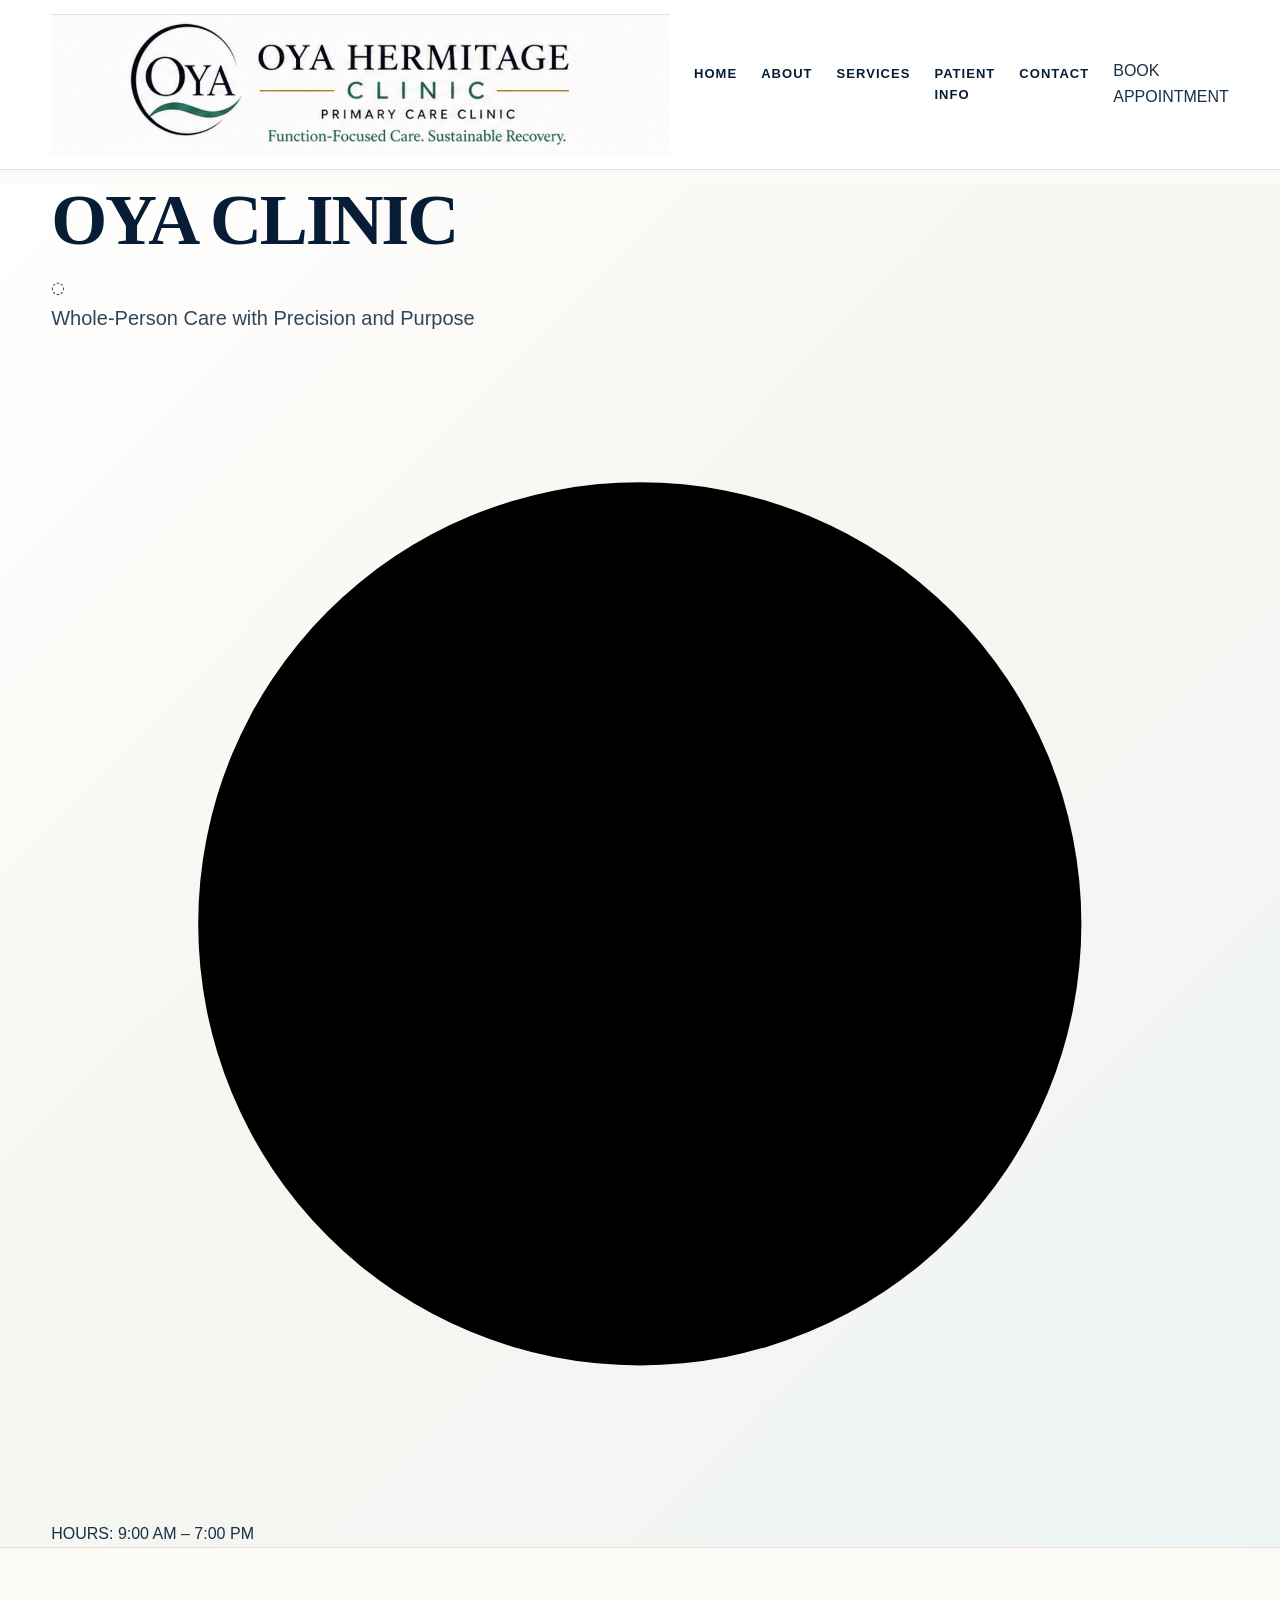
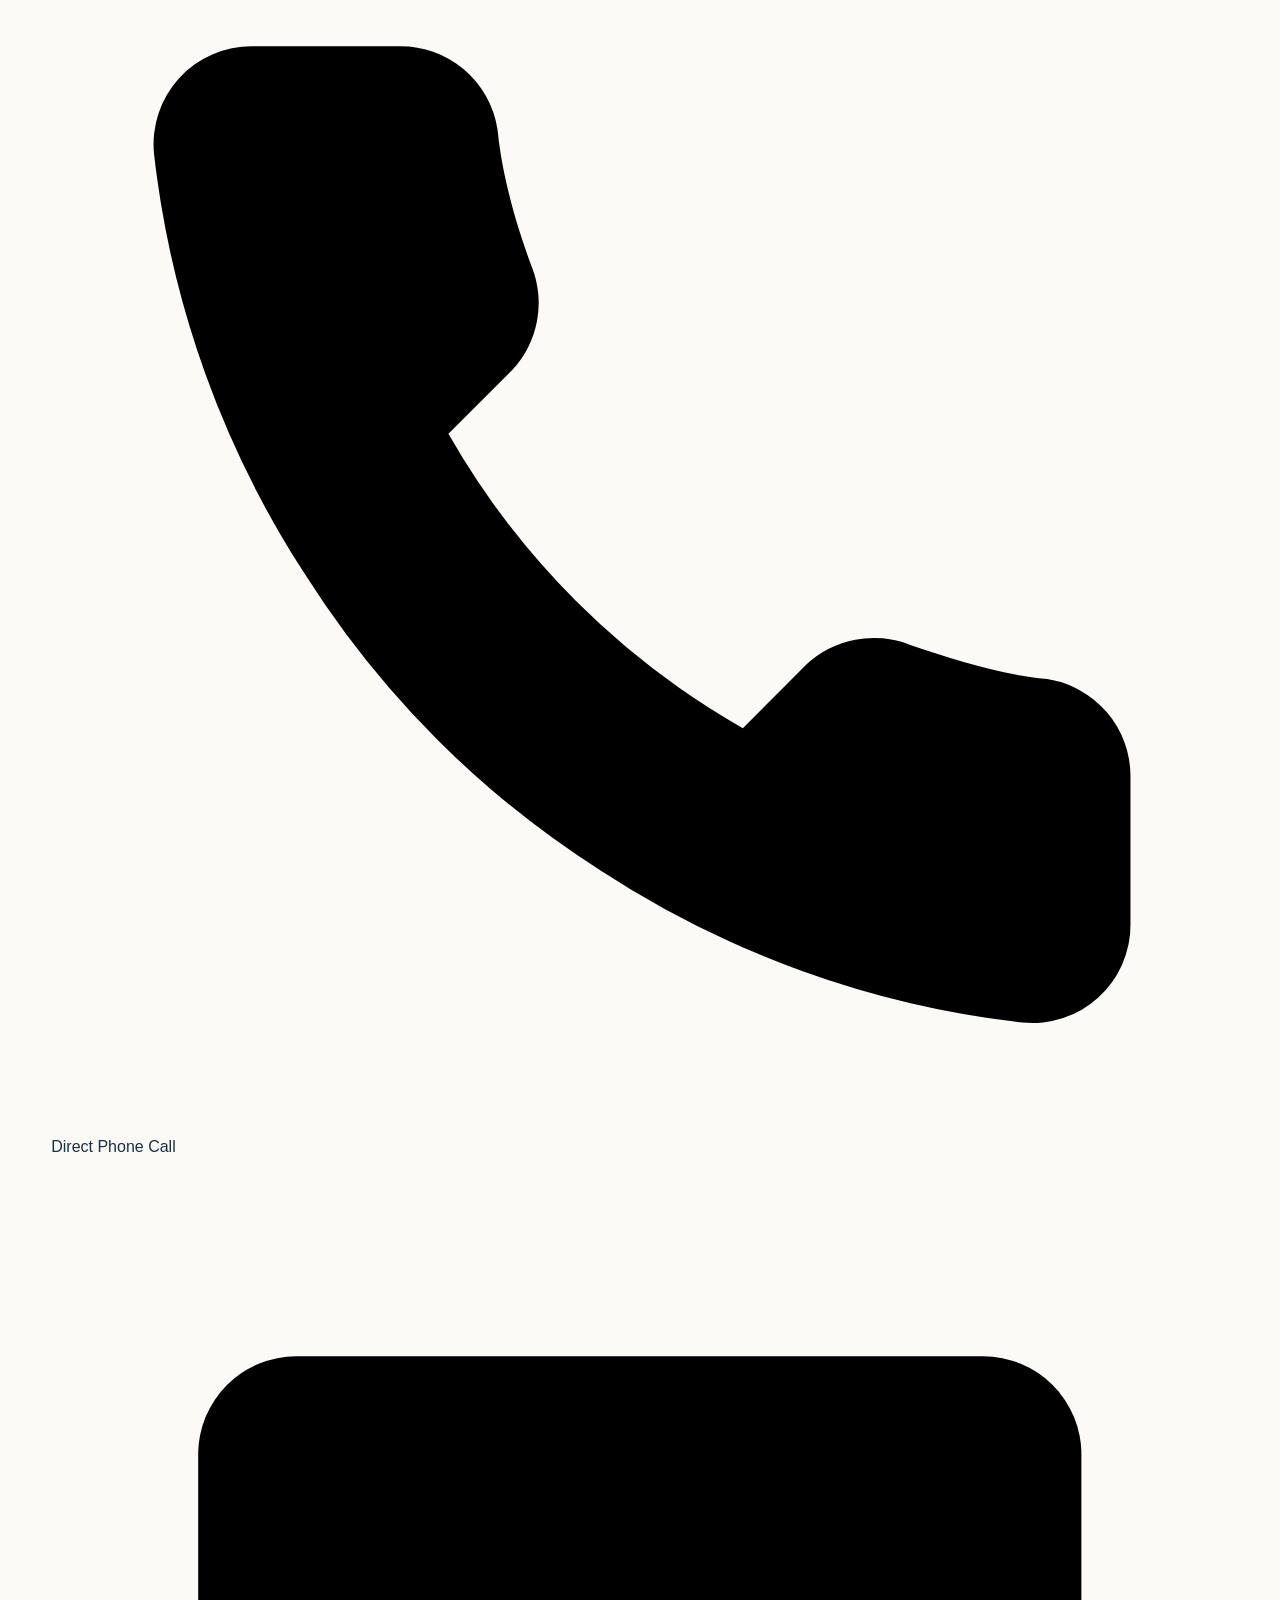
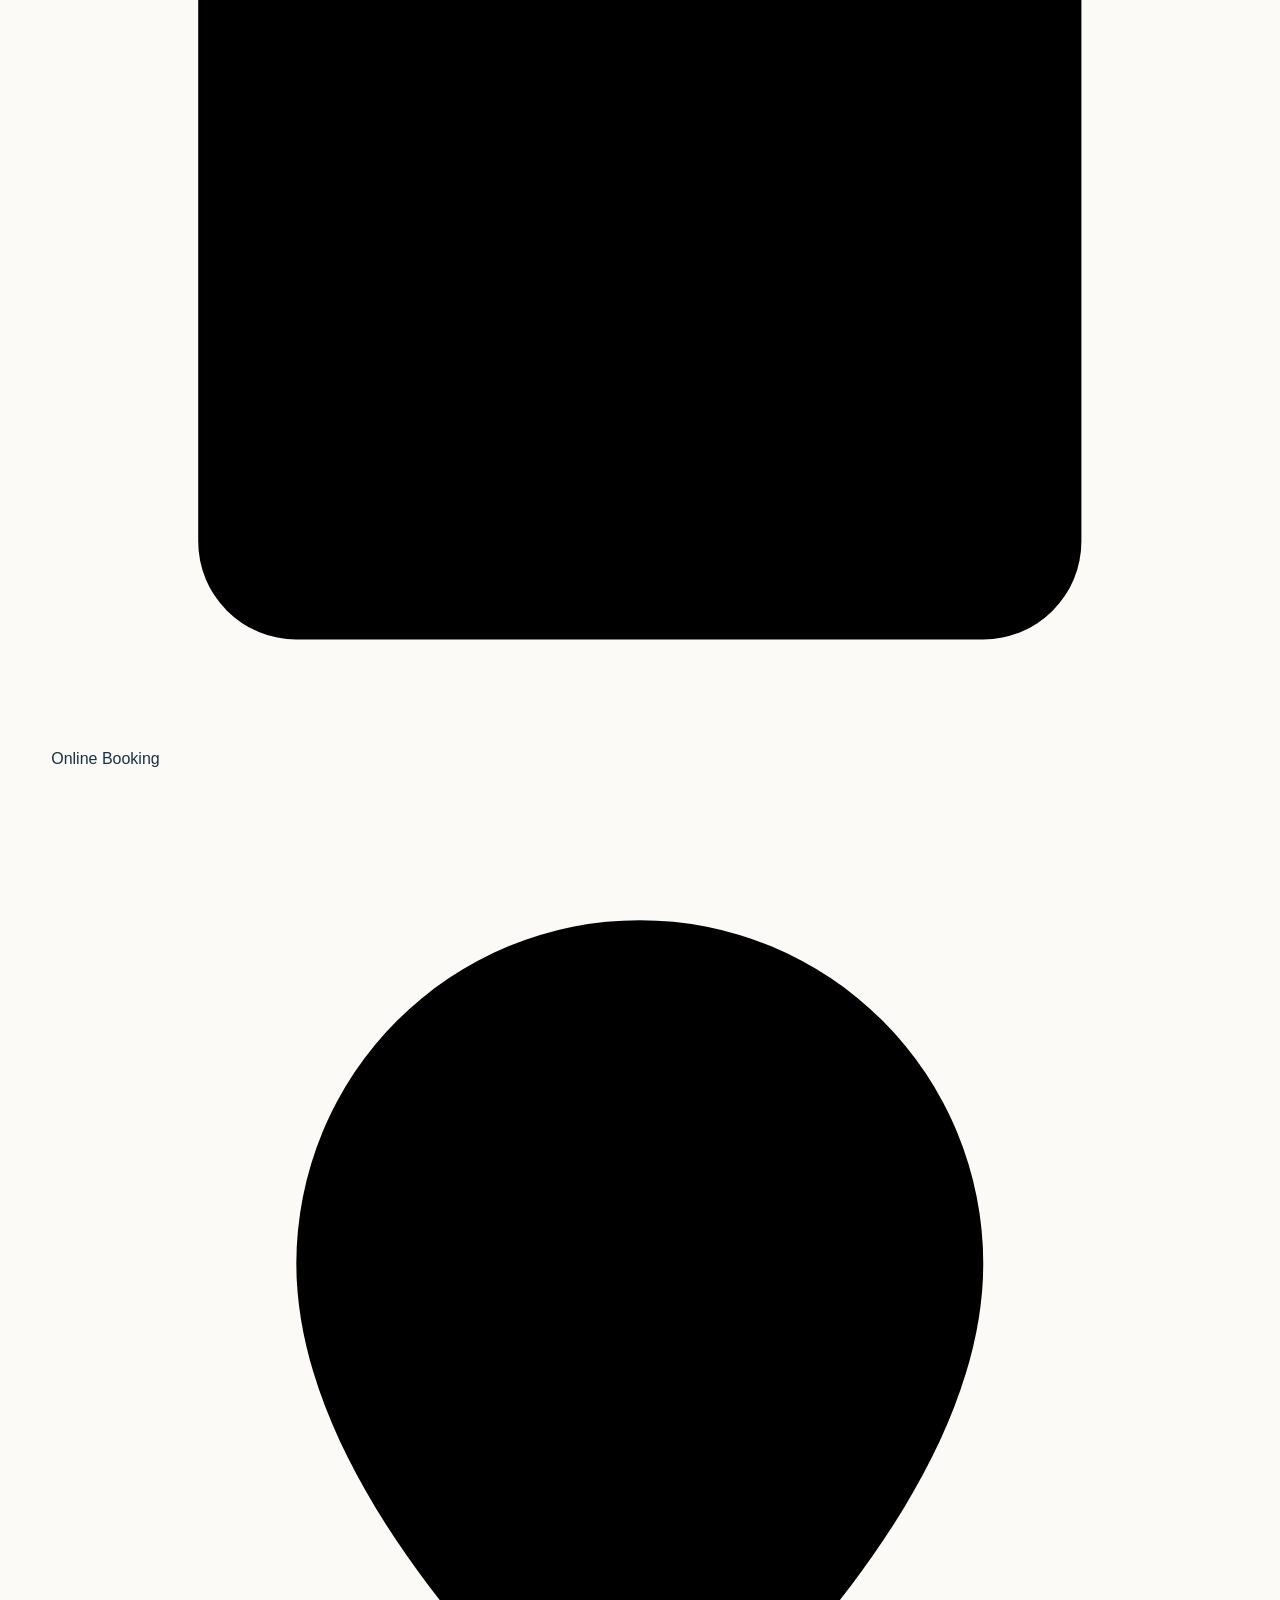
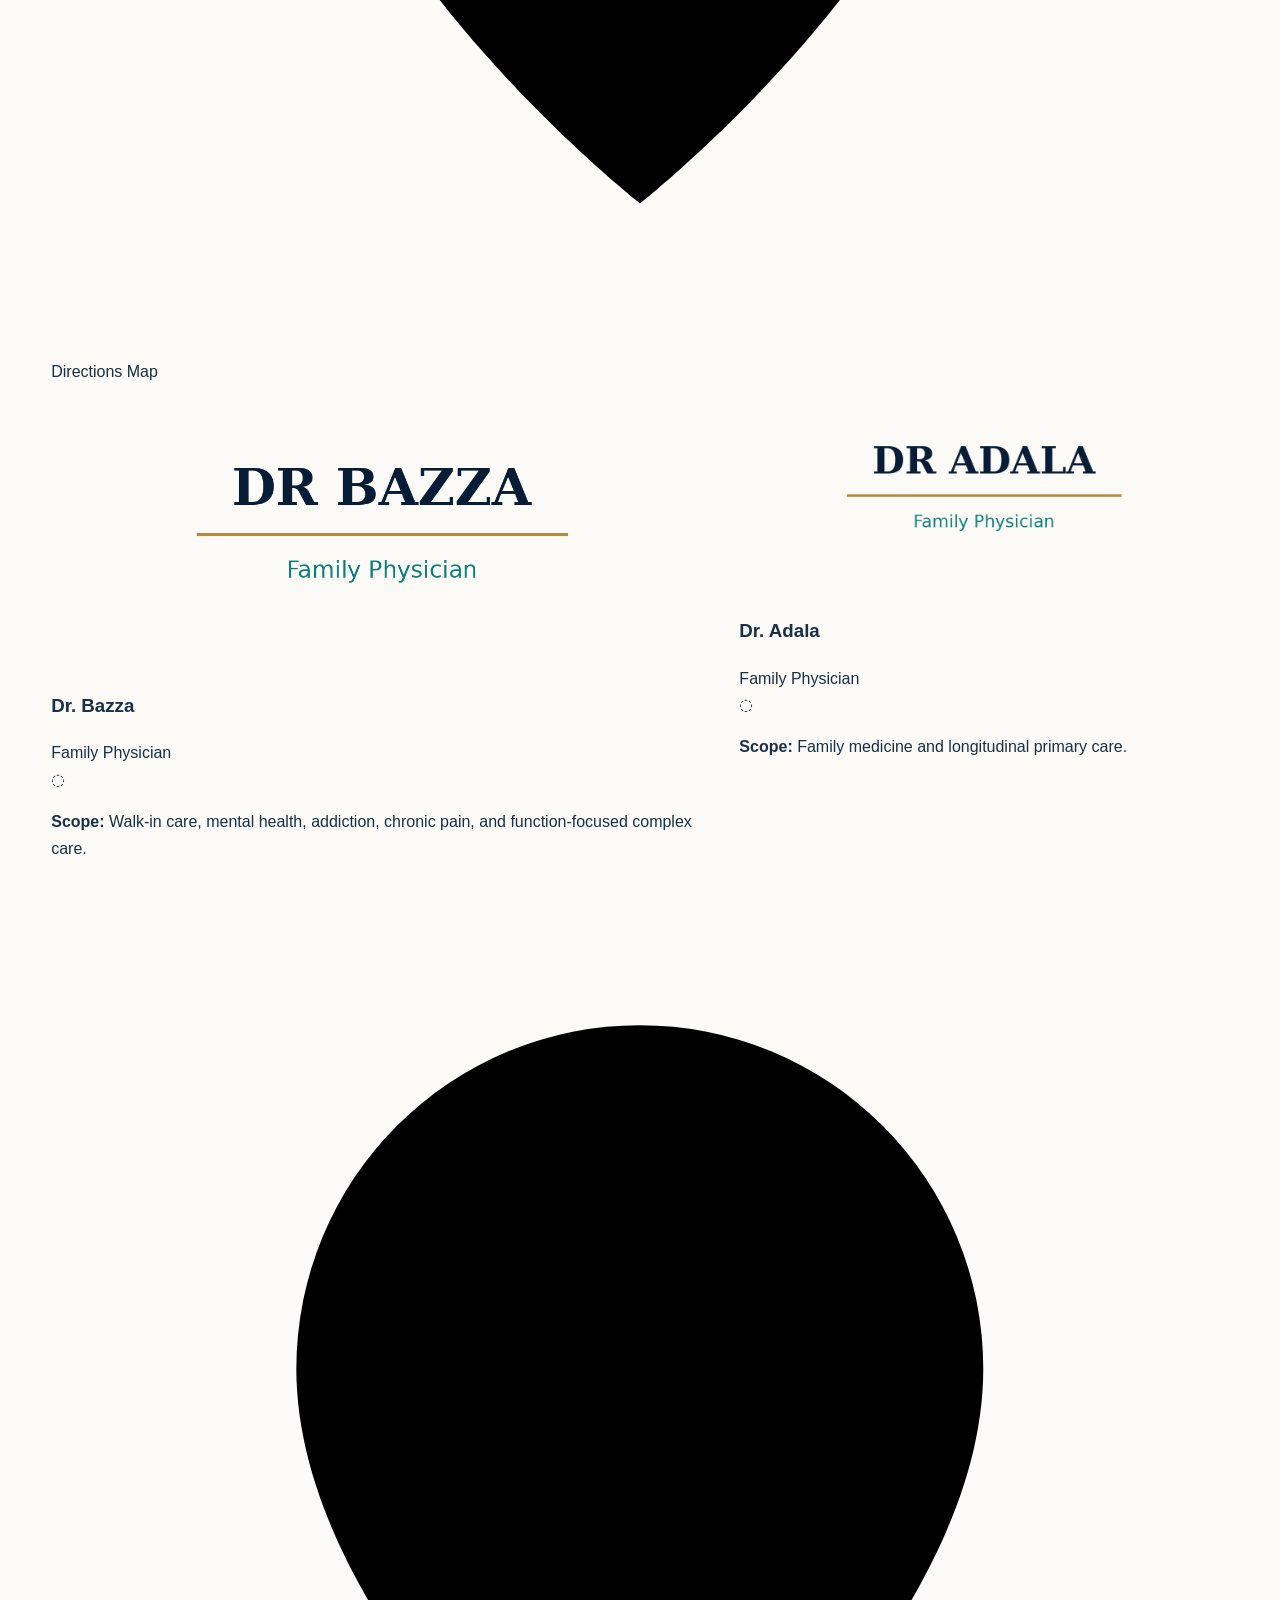
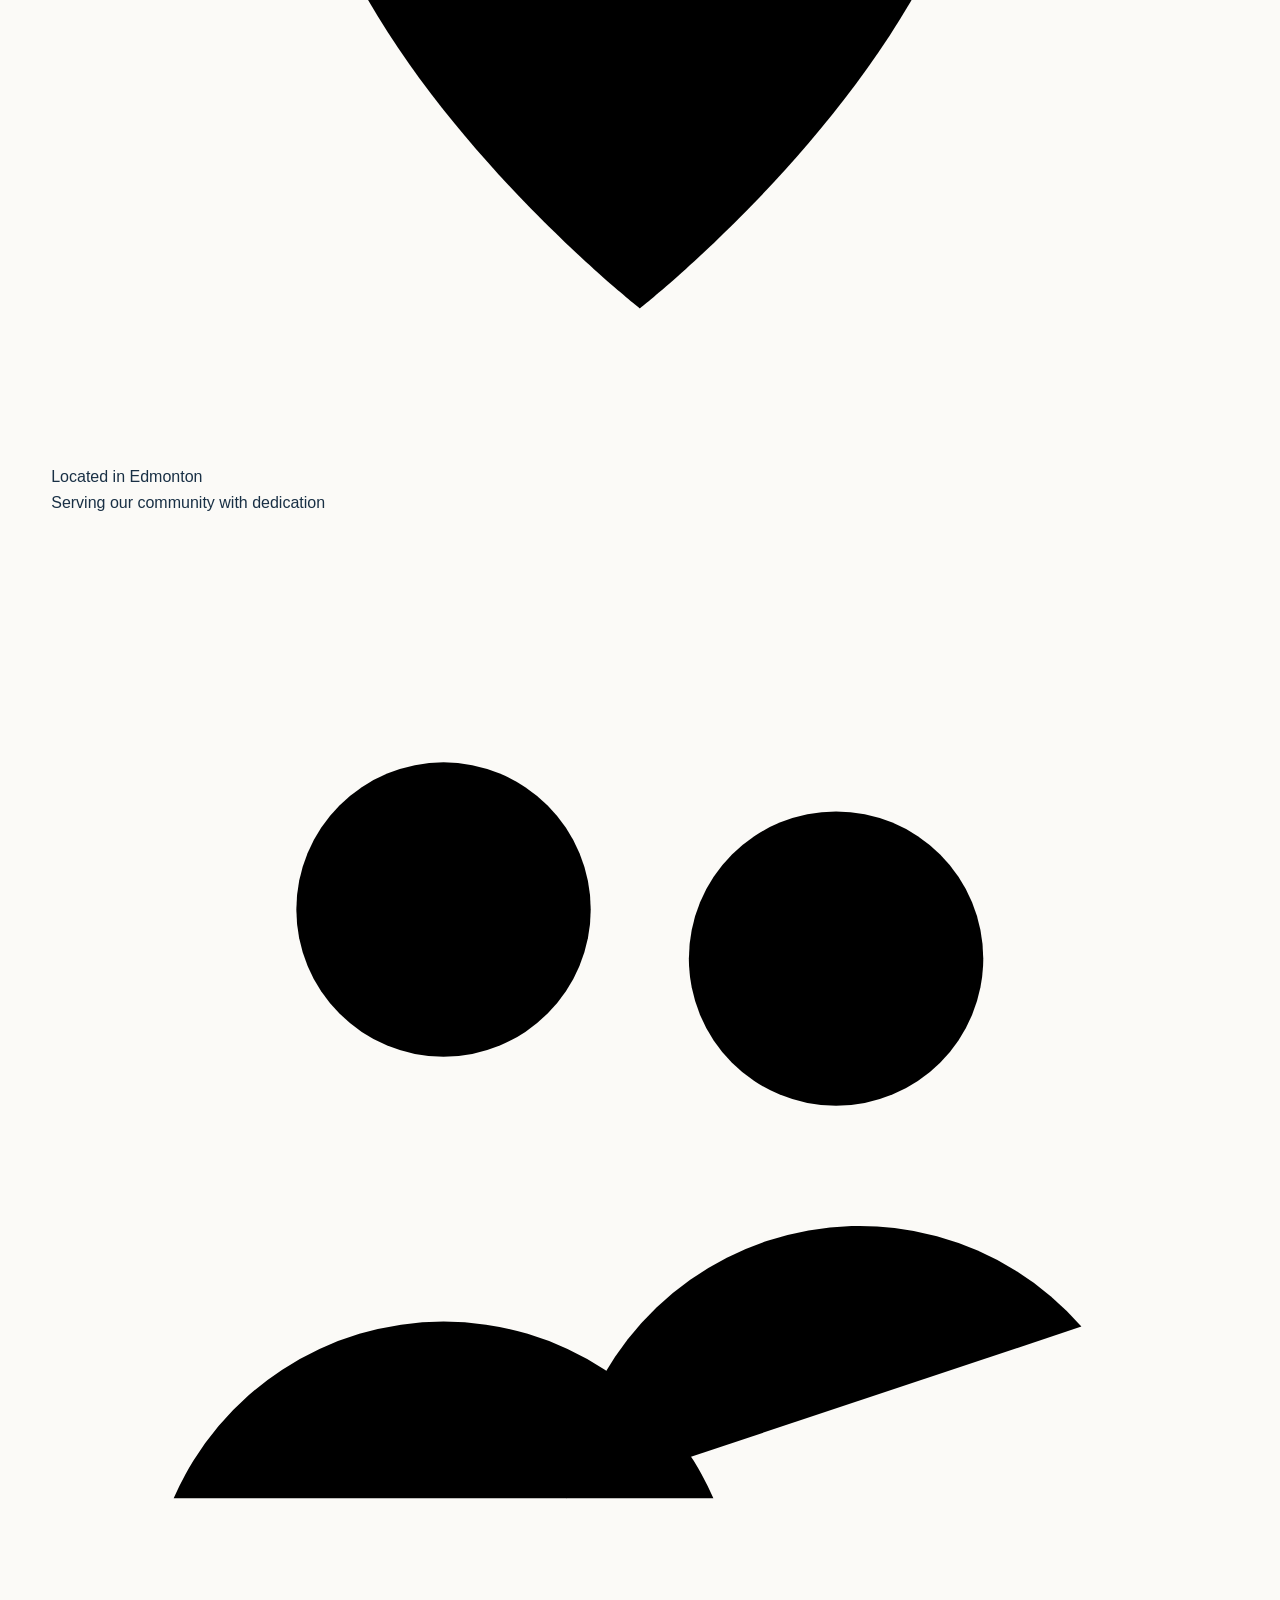
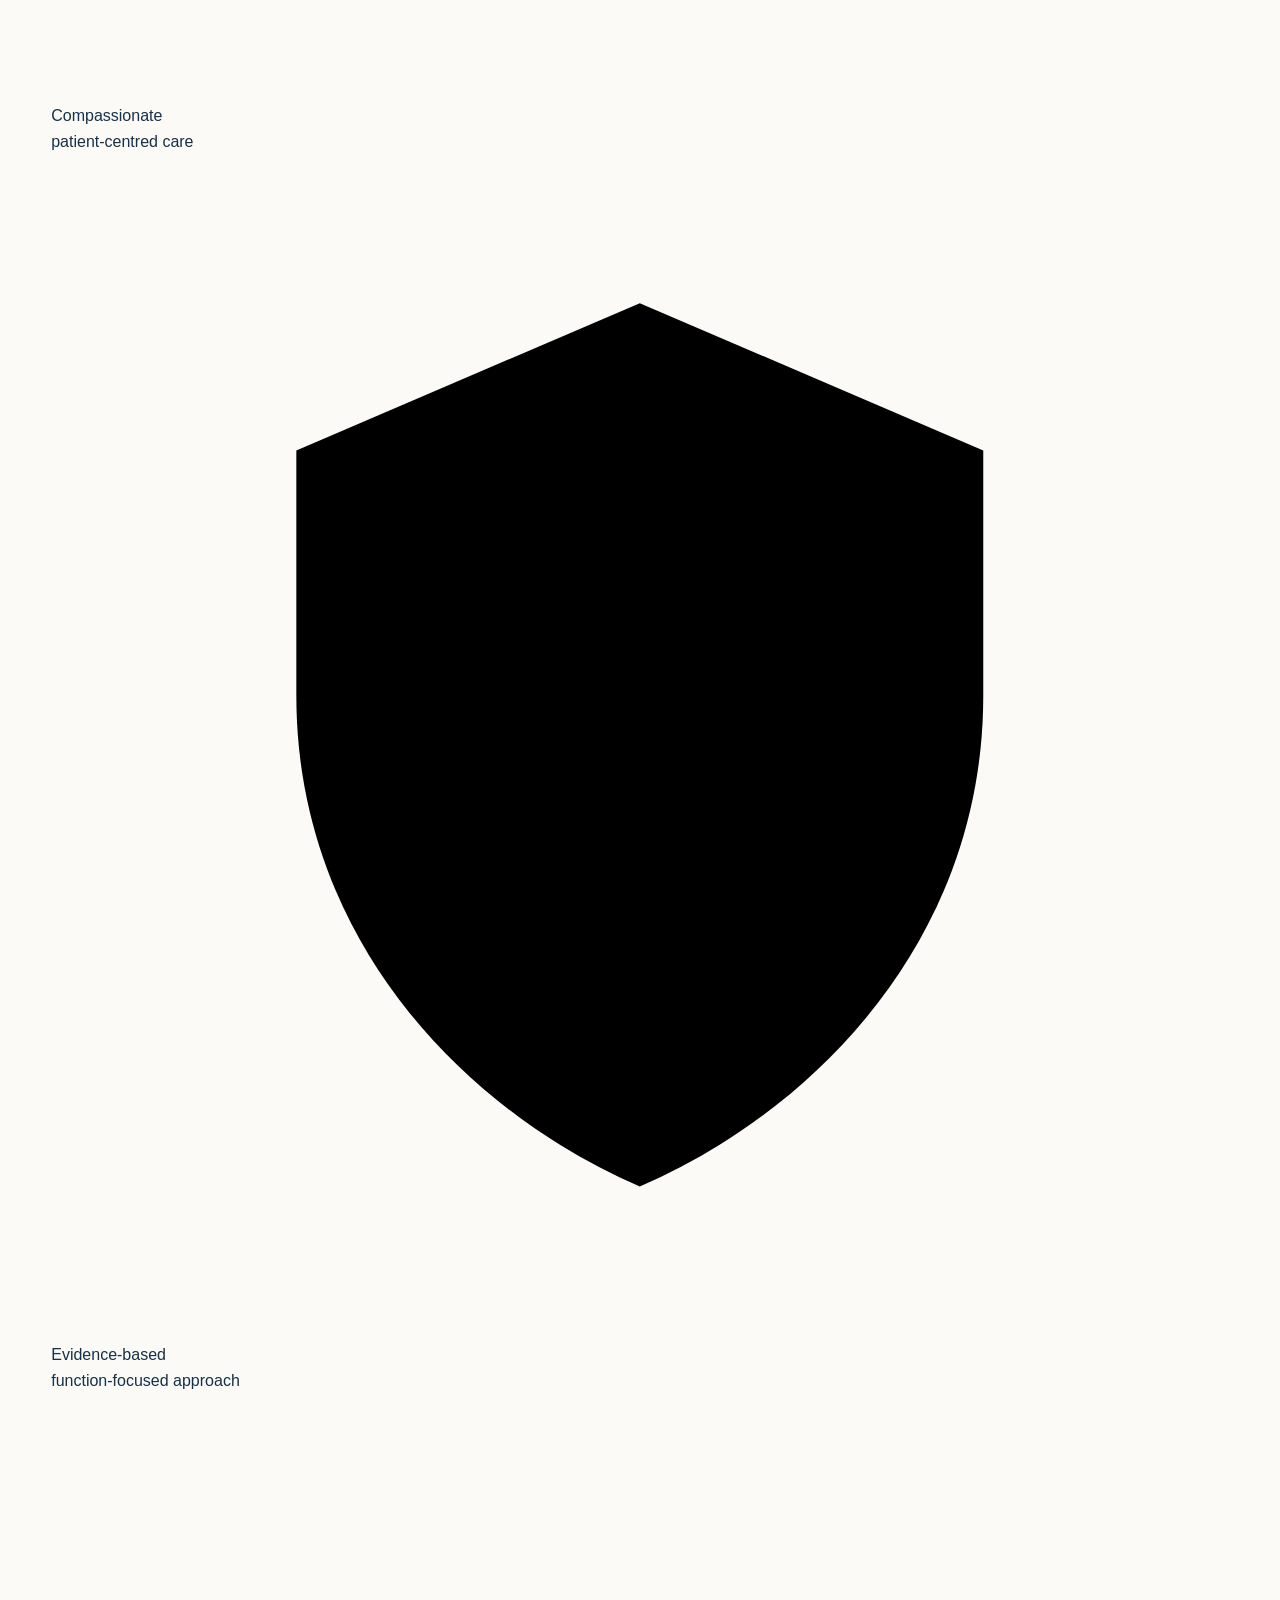
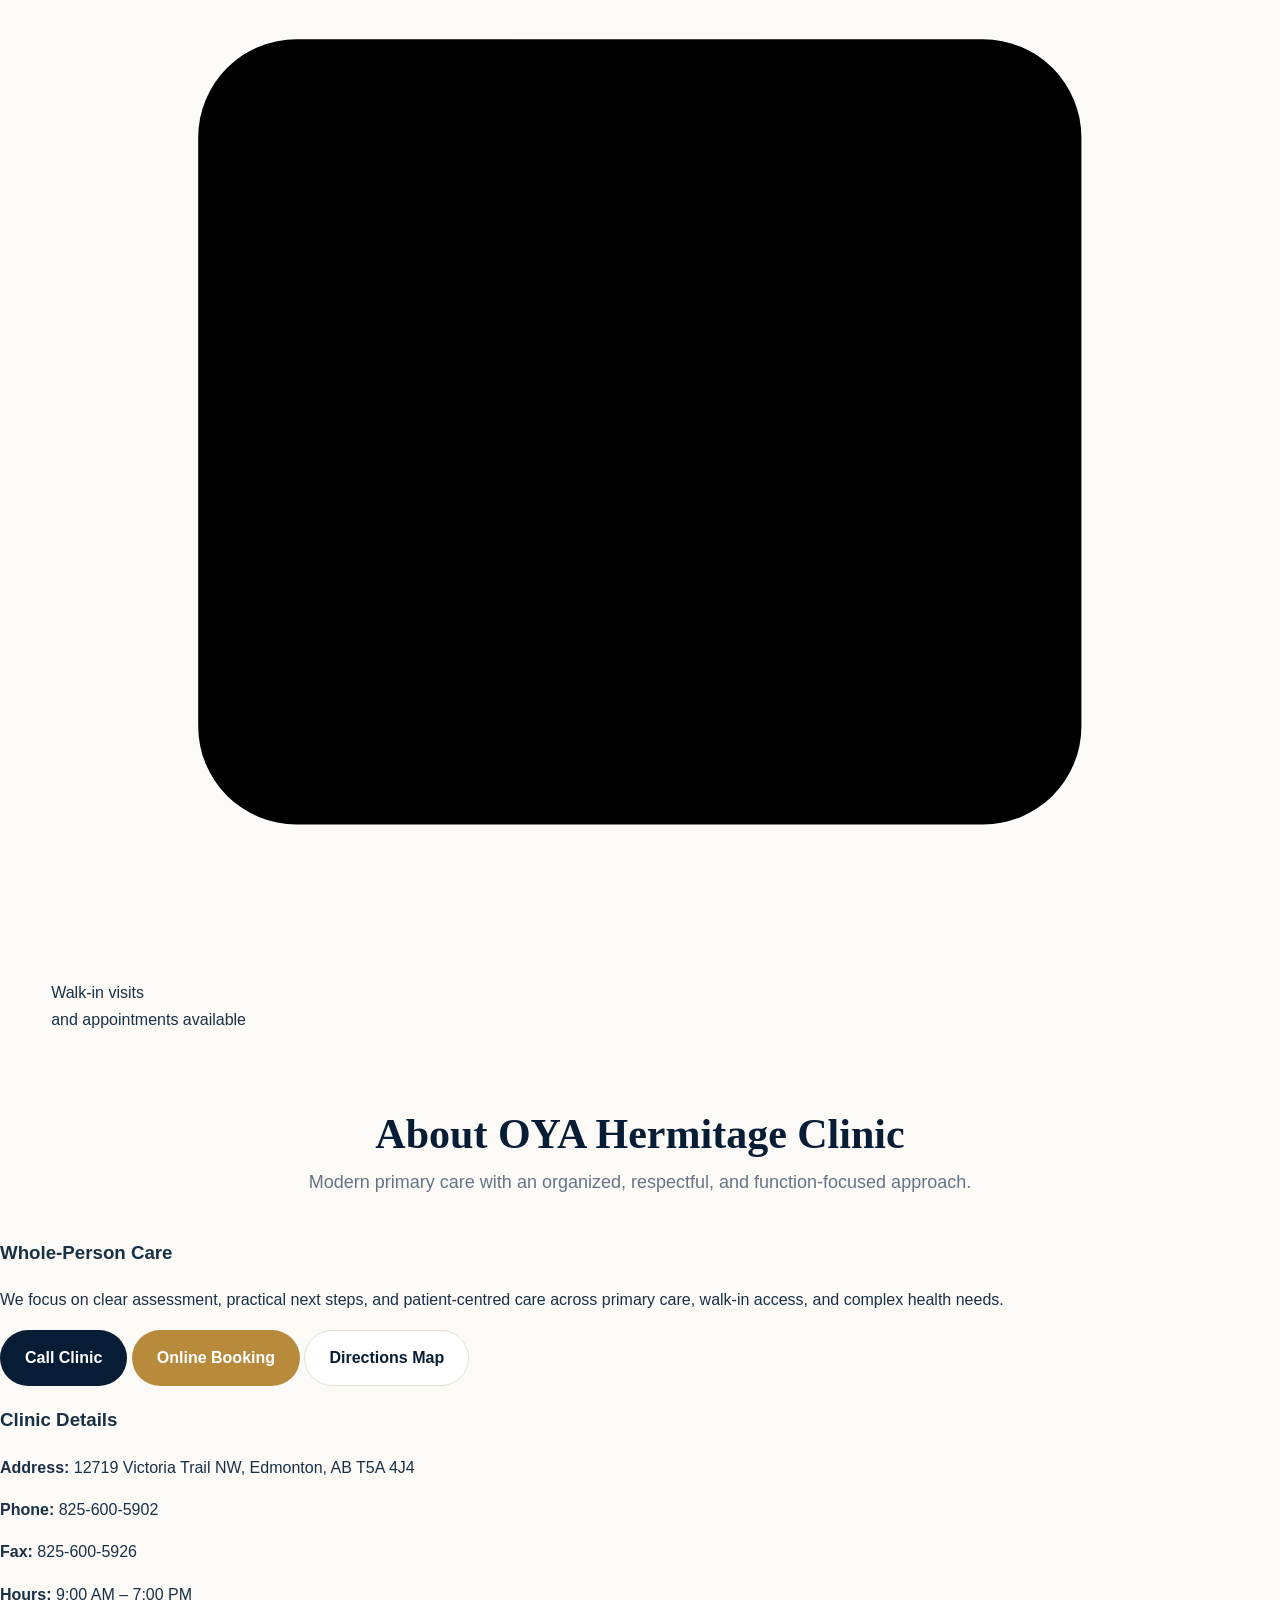
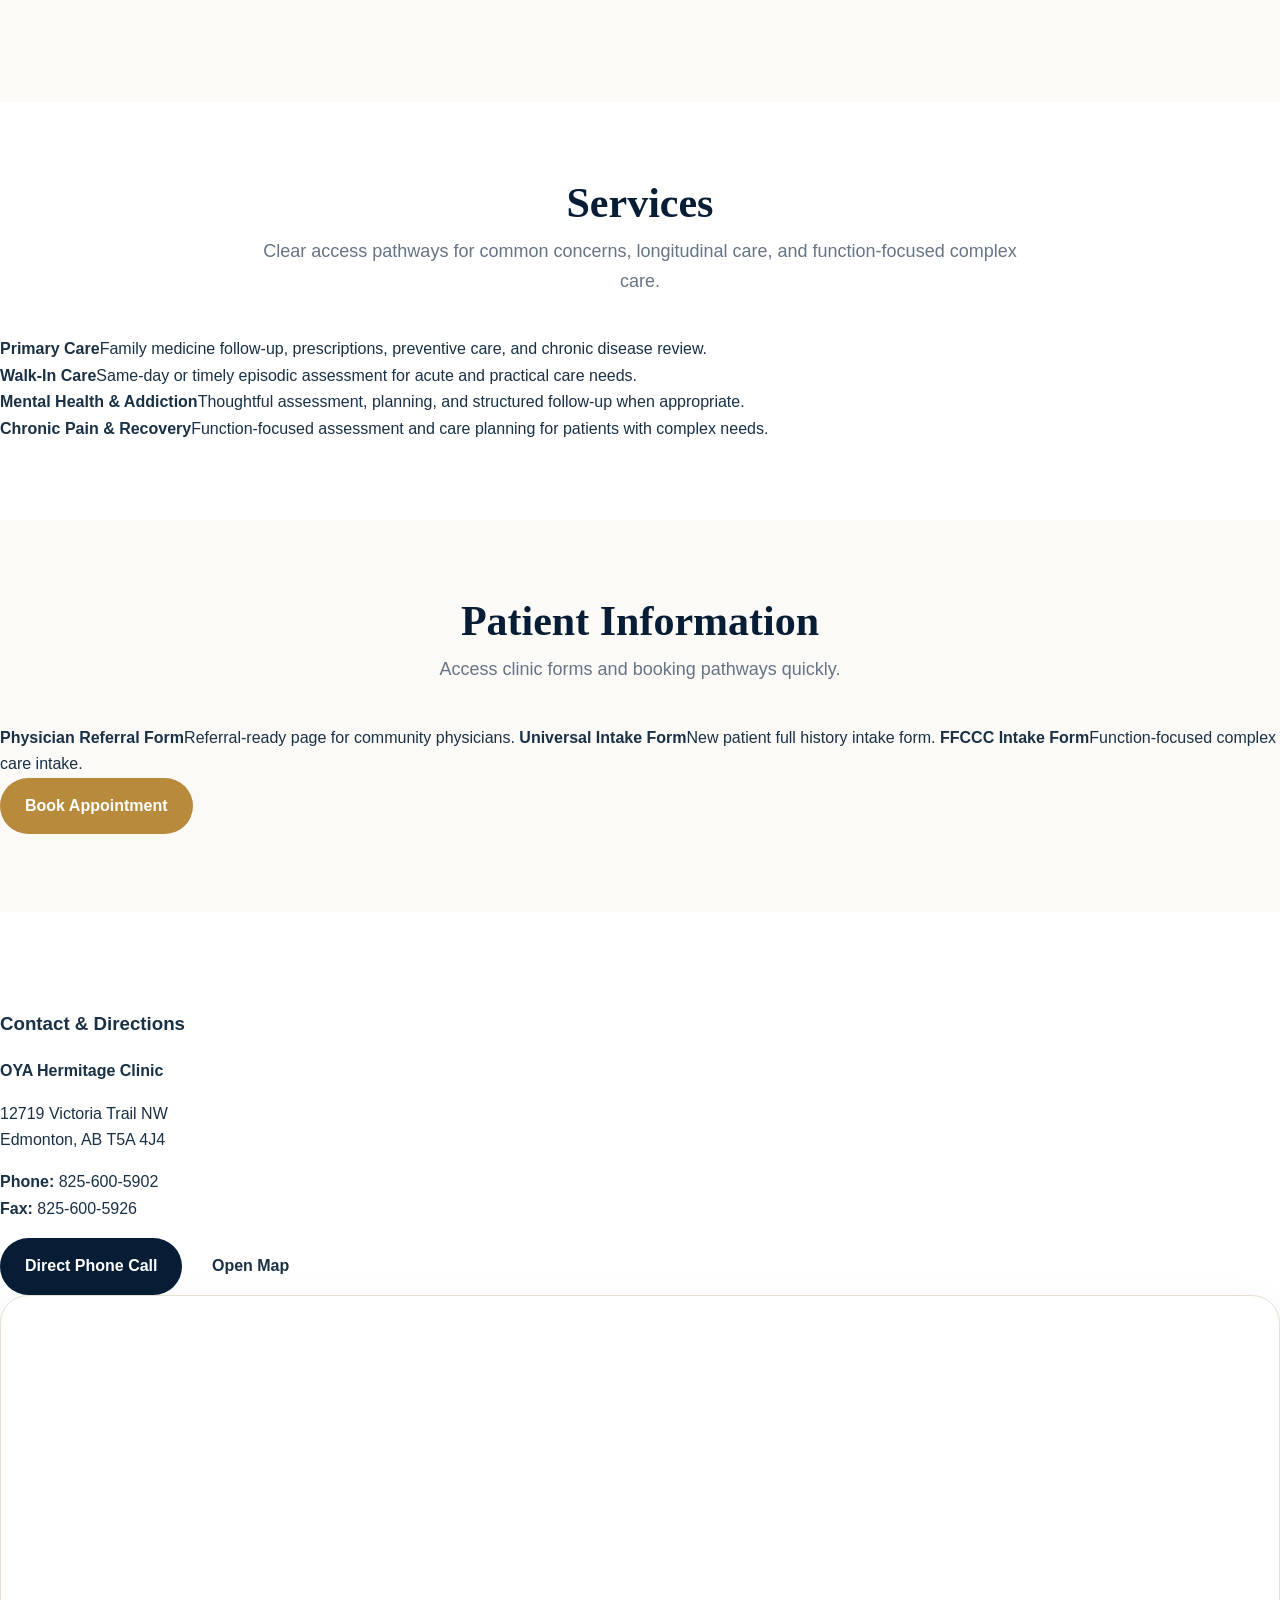
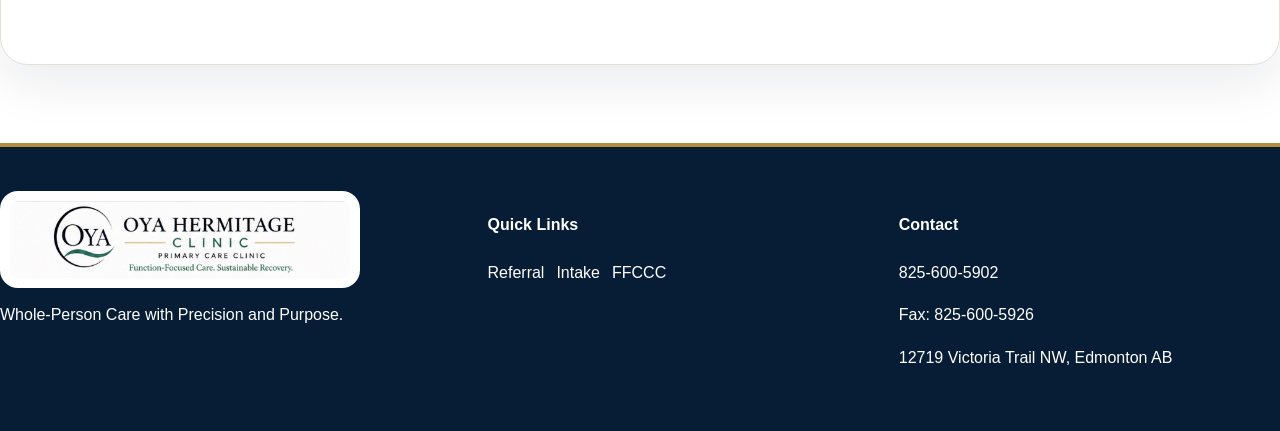
==== commit 6dfeef16: "Revise title and meta description for clinic website Updated the title and meta description for the " ====
--- a/index.html
+++ b/index.html
@@ -3,169 +3,203 @@
 <head>
   <meta charset="UTF-8">
   <meta name="viewport" content="width=device-width, initial-scale=1.0">
-  <title>OYA Hermitage Clinic | Edmonton Primary Care</title>
-  <meta name="description" content="OYA Hermitage Clinic in Edmonton. Primary care, walk-in access, online booking, physician referral forms, and patient intake forms.">
+  <title>OYA Clinic | Whole-Person Care with Precision and Purpose</title>
+  <meta name="description" content="OYA Hermitage Clinic in Edmonton. Whole-person care with precision and purpose. Online booking, directions, physician referral, intake forms, and modern primary care.">
   <link rel="stylesheet" href="styles.css">
+  <link rel="icon" href="favicon.png">
 </head>
 <body>
-  <div class="topbar">
-    <div class="container">
-      <div><strong>OYA Hermitage Clinic</strong> · 12719 Victoria Trail NW, Edmonton AB T5A 4J4</div>
-      <div><strong>Hours:</strong> 9:00 AM – 7:00 PM · <a href="tel:8256005902">825-600-5902</a> · Fax 825-600-5926</div>
-    </div>
-  </div>
-
   <header class="site-header">
-    <div class="container">
-      <a href="#top"><img src="oya-logo.png" alt="OYA Hermitage Clinic logo" class="brand"></a>
-      <nav class="nav">
-        <a href="#physicians">PHYSICIANS</a>
+    <div class="container header-row">
+      <a href="index.html" aria-label="OYA Clinic home"><img src="oya-logo.png" alt="OYA Clinic logo" class="header-logo"></a>
+      <nav class="nav" aria-label="Primary navigation">
+        <a href="#top" class="active">HOME</a>
+        <a href="#about">ABOUT</a>
         <a href="#services">SERVICES</a>
-        <a href="#forms">FORMS</a>
-        <a href="#location">LOCATION</a>
+        <a href="#patient-info">PATIENT INFO</a>
+        <a href="#contact">CONTACT</a>
       </nav>
+      <a class="header-cta" href="https://cloud.healthquest.ca:45277/onlinebooking" target="_blank" rel="noopener">BOOK APPOINTMENT</a>
     </div>
   </header>
 
-  <section class="hero" id="top">
-    <div class="container hero-inner">
+  <main id="top">
+    <section class="hero">
+      <div class="container">
+        <h1 class="hero-title">OYA CLINIC</h1>
+        <div class="title-divider"><span>◌</span></div>
+        <p class="hero-subtitle">Whole-Person Care with Precision and Purpose</p>
+
+        <div class="hours-pill" aria-label="Clinic hours">
+          <svg viewBox="0 0 24 24"><circle cx="12" cy="12" r="9"></circle><path d="M12 7v5l3 2"></path></svg>
+          <span>HOURS: 9:00 AM – 7:00 PM</span>
+        </div>
+      </div>
+    </section>
+
+    <section class="main-actions">
+      <div class="container action-grid">
+        <a class="action-card phone" href="tel:8256005902" aria-label="Call clinic">
+          <svg viewBox="0 0 24 24"><path d="M22 16.9v3a2 2 0 0 1-2.2 2 19.8 19.8 0 0 1-8.6-3.1 19.5 19.5 0 0 1-6-6A19.8 19.8 0 0 1 2.1 4.2 2 2 0 0 1 4.1 2h3a2 2 0 0 1 2 1.7c.1 1 .4 2 .7 2.8a2 2 0 0 1-.4 2.1L8.1 9.9a16 16 0 0 0 6 6l1.3-1.3a2 2 0 0 1 2.1-.4c.9.3 1.8.6 2.8.7a2 2 0 0 1 1.7 2Z"></path></svg>
+          Direct Phone Call
+        </a>
+        <a class="action-card book" href="https://cloud.healthquest.ca:45277/onlinebooking" target="_blank" rel="noopener" aria-label="Book appointment online">
+          <svg viewBox="0 0 24 24"><rect x="3" y="4" width="18" height="18" rx="2"></rect><path d="M16 2v4"></path><path d="M8 2v4"></path><path d="M3 10h18"></path></svg>
+          Online Booking
+        </a>
+        <a class="action-card map" href="https://www.google.com/maps/search/?api=1&query=12719%20Victoria%20Trail%20NW%20Edmonton%20AB%20T5A%204J4" target="_blank" rel="noopener" aria-label="Open directions map">
+          <svg viewBox="0 0 24 24"><path d="M12 21s7-5.5 7-11a7 7 0 1 0-14 0c0 5.5 7 11 7 11Z"></path><circle cx="12" cy="10" r="2.5"></circle></svg>
+          Directions Map
+        </a>
+      </div>
+    </section>
+
+    <section class="physician-band">
+      <div class="container physician-grid">
+        <article class="physician-card">
+          <div class="logo-panel">
+            <img src="dr-bazza-logo.png" alt="Dr. Bazza logo">
+          </div>
+          <div class="physician-copy">
+            <h3>Dr. Bazza</h3>
+            <div class="role">Family Physician</div>
+            <div class="leaf-divider"><span>◌</span></div>
+            <p class="scope-line"><strong>Scope:</strong> Walk-in care, mental health, addiction, chronic pain, and function-focused complex care.</p>
+          </div>
+        </article>
+
+        <article class="physician-card">
+          <div class="logo-panel">
+            <img src="dr-adala-logo.png" alt="Dr. Adala logo">
+          </div>
+          <div class="physician-copy">
+            <h3>Dr. Adala</h3>
+            <div class="role">Family Physician</div>
+            <div class="leaf-divider"><span>◌</span></div>
+            <p class="scope-line"><strong>Scope:</strong> Family medicine and longitudinal primary care.</p>
+          </div>
+        </article>
+      </div>
+    </section>
+
+    <section class="mini-ribbon">
+      <div class="container mini-grid">
+        <div class="mini-item">
+          <div class="mini-icon"><svg viewBox="0 0 24 24"><path d="M12 21s7-5.5 7-11a7 7 0 1 0-14 0c0 5.5 7 11 7 11Z"></path><circle cx="12" cy="10" r="2.5"></circle></svg></div>
+          <div class="mini-copy">Located in Edmonton<br>Serving our community with dedication</div>
+        </div>
+        <div class="mini-item">
+          <div class="mini-icon"><svg viewBox="0 0 24 24"><path d="M8 11a3 3 0 1 0 0-6 3 3 0 0 0 0 6Z"></path><path d="M16 12a3 3 0 1 0 0-6 3 3 0 0 0 0 6Z"></path><path d="M2.5 20a6 6 0 0 1 11 0"></path><path d="M10.5 20A6 6 0 0 1 21 16.5"></path></svg></div>
+          <div class="mini-copy">Compassionate<br>patient-centred care</div>
+        </div>
+        <div class="mini-item">
+          <div class="mini-icon"><svg viewBox="0 0 24 24"><path d="M12 3l7 3v5c0 5-3.5 8.5-7 10-3.5-1.5-7-5-7-10V6l7-3Z"></path><path d="m9.5 12 1.8 1.8L15 10"></path></svg></div>
+          <div class="mini-copy">Evidence-based<br>function-focused approach</div>
+        </div>
+        <div class="mini-item">
+          <div class="mini-icon"><svg viewBox="0 0 24 24"><rect x="3" y="5" width="18" height="16" rx="2"></rect><path d="M16 3v4"></path><path d="M8 3v4"></path><path d="M3 10h18"></path></svg></div>
+          <div class="mini-copy">Walk-in visits<br>and appointments available</div>
+        </div>
+      </div>
+    </section>
+
+    <section class="section" id="about">
+      <div class="small-container">
+        <div class="section-title">
+          <h2>About OYA Hermitage Clinic</h2>
+          <p>Modern primary care with an organized, respectful, and function-focused approach.</p>
+        </div>
+        <div class="info-grid">
+          <article class="panel">
+            <h3>Whole-Person Care</h3>
+            <p>We focus on clear assessment, practical next steps, and patient-centred care across primary care, walk-in access, and complex health needs.</p>
+            <div class="cta-row">
+              <a class="btn btn-primary" href="tel:8256005902">Call Clinic</a>
+              <a class="btn btn-gold" href="https://cloud.healthquest.ca:45277/onlinebooking" target="_blank" rel="noopener">Online Booking</a>
+              <a class="btn btn-outline" href="https://www.google.com/maps/search/?api=1&query=12719%20Victoria%20Trail%20NW%20Edmonton%20AB%20T5A%204J4" target="_blank" rel="noopener">Directions Map</a>
+            </div>
+          </article>
+          <article class="panel">
+            <h3>Clinic Details</h3>
+            <p><strong>Address:</strong> 12719 Victoria Trail NW, Edmonton, AB T5A 4J4</p>
+            <p><strong>Phone:</strong> <a href="tel:8256005902">825-600-5902</a></p>
+            <p><strong>Fax:</strong> 825-600-5926</p>
+            <p><strong>Hours:</strong> 9:00 AM – 7:00 PM</p>
+          </article>
+        </div>
+      </div>
+    </section>
+
+    <section class="section alt" id="services">
+      <div class="small-container">
+        <div class="section-title">
+          <h2>Services</h2>
+          <p>Clear access pathways for common concerns, longitudinal care, and function-focused complex care.</p>
+        </div>
+        <div class="service-list">
+          <div class="service-box"><strong>Primary Care</strong>Family medicine follow-up, prescriptions, preventive care, and chronic disease review.</div>
+          <div class="service-box"><strong>Walk-In Care</strong>Same-day or timely episodic assessment for acute and practical care needs.</div>
+          <div class="service-box"><strong>Mental Health & Addiction</strong>Thoughtful assessment, planning, and structured follow-up when appropriate.</div>
+          <div class="service-box"><strong>Chronic Pain & Recovery</strong>Function-focused assessment and care planning for patients with complex needs.</div>
+        </div>
+      </div>
+    </section>
+
+    <section class="section" id="patient-info">
+      <div class="small-container">
+        <div class="section-title">
+          <h2>Patient Information</h2>
+          <p>Access clinic forms and booking pathways quickly.</p>
+        </div>
+        <div class="info-links">
+          <a class="info-link" href="referral.html"><strong>Physician Referral Form</strong>Referral-ready page for community physicians.</a>
+          <a class="info-link" href="intake.html"><strong>Universal Intake Form</strong>New patient full history intake form.</a>
+          <a class="info-link" href="ffccc-intake.html"><strong>FFCCC Intake Form</strong>Function-focused complex care intake.</a>
+        </div>
+        <div class="cta-row">
+          <a class="btn btn-gold" href="https://cloud.healthquest.ca:45277/onlinebooking" target="_blank" rel="noopener">Book Appointment</a>
+        </div>
+      </div>
+    </section>
+
+    <section class="section alt" id="contact">
+      <div class="small-container info-grid">
+        <article class="panel contact-box">
+          <h3>Contact & Directions</h3>
+          <p><strong>OYA Hermitage Clinic</strong></p>
+          <p>12719 Victoria Trail NW<br>Edmonton, AB T5A 4J4</p>
+          <p><strong>Phone:</strong> <a href="tel:8256005902">825-600-5902</a><br><strong>Fax:</strong> 825-600-5926</p>
+          <div class="cta-row" style="justify-content:flex-start">
+            <a class="btn btn-primary" href="tel:8256005902">Direct Phone Call</a>
+            <a class="btn btn-teal" href="https://www.google.com/maps/search/?api=1&query=12719%20Victoria%20Trail%20NW%20Edmonton%20AB%20T5A%204J4" target="_blank" rel="noopener">Open Map</a>
+          </div>
+        </article>
+        <div class="map-frame">
+          <iframe src="https://www.google.com/maps?q=12719%20Victoria%20Trail%20NW%20Edmonton%20AB%20T5A%204J4&output=embed" loading="lazy" title="Clinic location map"></iframe>
+        </div>
+      </div>
+    </section>
+  </main>
+
+  <footer class="footer">
+    <div class="small-container footer-grid">
       <div>
-        <div class="eyebrow">Edmonton Primary Care</div>
-        <h1>Quality Care.<br>Focused on You.</h1>
-        <p>Modern, patient-centred care with clear access, professional continuity, and practical next steps for primary care, walk-in concerns, and function-focused complex care.</p>
-        <div class="button-row">
-          <a class="btn btn-primary" href="tel:8256005902" aria-label="Call OYA Hermitage Clinic">Call Clinic</a>
-          <a class="btn btn-gold" href="https://cloud.healthquest.ca:45277/onlinebooking" target="_blank" rel="noopener" aria-label="Open online booking">Online Booking</a>
-          <a class="btn btn-outline" href="https://www.google.com/maps/search/?api=1&query=12719%20Victoria%20Trail%20NW%20Edmonton%20AB%20T5A%204J4" target="_blank" rel="noopener" aria-label="Open directions map">Directions Map</a>
-        </div>
-      </div>
-      <aside class="hero-card">
-        <div class="panel">
-          <h2>Book Your Appointment</h2>
-          <p>Use the secure online booking portal or call the clinic directly for assistance.</p>
-          <div class="button-row">
-            <a class="btn btn-gold" href="https://cloud.healthquest.ca:45277/onlinebooking" target="_blank" rel="noopener">Book Now</a>
-          </div>
-        </div>
-        <div class="hero-note"><strong>Clinic Hours:</strong> 9:00 AM – 7:00 PM</div>
-        <div class="hero-note"><strong>Dr. Bazza:</strong> Walk-in and function-focused care. Not accepting new family practice patients.</div>
-        <div class="hero-note"><strong>Dr. Adala:</strong> Family medicine care. Accepting new patients.</div>
-      </aside>
-    </div>
-  </section>
-
-  <section class="container quick-actions" id="forms">
-    <div class="quick-grid">
-      <a class="primary" href="tel:8256005902" aria-label="Call clinic directly">Direct Phone Call</a>
-      <a class="gold" href="https://cloud.healthquest.ca:45277/onlinebooking" target="_blank" rel="noopener" aria-label="Book appointment online">Online Booking</a>
-      <a class="teal" href="https://www.google.com/maps/search/?api=1&query=12719%20Victoria%20Trail%20NW%20Edmonton%20AB%20T5A%204J4" target="_blank" rel="noopener" aria-label="Open directions in Google Maps">Directions Map</a>
-      <a href="referral.html">Physician Referral</a>
-      <a href="intake.html">New Patient Intake</a>
-      <a href="ffccc-intake.html">FFCCC Intake</a>
-    </div>
-  </section>
-
-  <section class="section container" id="physicians">
-    <div class="section-title">
-      <h2>Clinic Physicians</h2>
-      <p>Clear access pathways for walk-in care, family medicine attachment, and function-focused complex care.</p>
-    </div>
-
-    <div class="physician-grid equal-physician-grid">
-
-      <article class="card physician-card-equal">
-        <div class="physician-logo-frame">
-          <img src="dr-bazza-logo.png" alt="Dr Bazza logo" class="physician-logo-img">
-        </div>
-
-        <div class="physician-content">
-          <h3>Dr. Bazza</h3>
-          <div class="subhead">Family Physician</div>
-          <p>
-            Dr. Bazza provides confident, structured, patient-centred care with a focus on
-            function, safety, stabilization, and practical next steps.
-          </p>
-          <span class="badge badge-gold">Walk-in and function-focused care</span>
-        </div>
-      </article>
-
-      <article class="card physician-card-equal">
-        <div class="physician-logo-frame">
-          <img src="dr-adala-logo.png" alt="Dr Adala logo" class="physician-logo-img">
-        </div>
-
-        <div class="physician-content">
-          <h3>Dr. Adala</h3>
-          <div class="subhead">Family Physician</div>
-          <p>
-            Dr. Adala provides family medicine care and is accepting new patients.
-          </p>
-          <span class="badge badge-teal">Accepting new patients</span>
-        </div>
-      </article>
-
-    </div>
-  </section>
-
-  <section class="section alt" id="services">
-    <div class="container">
-      <div class="section-title">
-        <h2>Care Designed Around Function</h2>
-        <p>Practical, organized, and patient-centred care for everyday health needs.</p>
-      </div>
-      <div class="service-grid">
-        <article class="service-card">
-          <h3>Primary Care</h3>
-          <p>Preventive care, chronic disease review, medication renewal, family medicine follow-up, and ongoing health planning.</p>
-        </article>
-        <article class="service-card">
-          <h3>Walk-In Access</h3>
-          <p>Timely episodic assessment for acute concerns, with clear plans, prescriptions when appropriate, and follow-up guidance.</p>
-        </article>
-        <article class="service-card">
-          <h3>Function-Focused Complex Care</h3>
-          <p>Support for mental health, addiction, chronic pain, and medication complexity with a structured, safety-oriented approach.</p>
-        </article>
-      </div>
-    </div>
-  </section>
-
-  <section class="section container" id="location">
-    <div class="location-grid">
-      <div class="location-panel">
-        <h2>Location</h2>
-        <p><strong>OYA Hermitage Clinic</strong></p>
-        <p>12719 Victoria Trail NW<br>Edmonton, AB T5A 4J4</p>
-        <p>Phone: <a href="tel:8256005902">825-600-5902</a><br>Fax: 825-600-5926</p>
-        <div class="button-row">
-          <a class="btn btn-gold" href="https://www.google.com/maps/search/?api=1&query=12719%20Victoria%20Trail%20NW%20Edmonton%20AB%20T5A%204J4" target="_blank" rel="noopener">Open in Google Maps</a>
-        </div>
-      </div>
-      <div class="map-frame">
-        <iframe src="https://www.google.com/maps?q=12719%20Victoria%20Trail%20NW%20Edmonton%20AB%20T5A%204J4&output=embed" loading="lazy"></iframe>
-      </div>
-    </div>
-  </section>
-
-  <footer class="footer">
-    <div class="container footer-grid">
+        <img src="oya-logo.png" alt="OYA Clinic logo" class="footer-logo">
+        <p style="margin-top:14px">Whole-Person Care with Precision and Purpose.</p>
+      </div>
       <div>
-        <img src="oya-logo.png" alt="OYA Hermitage Clinic logo" class="footer-logo">
-      </div>
-      <div>
-        <strong>Contact</strong><br>
-        <a href="tel:8256005902">825-600-5902</a><br>
-        Fax: 825-600-5926<br>
-        Hours: 9:00 AM – 7:00 PM
-      </div>
-      <div>
-        <strong>Quick Links</strong><br>
+        <h4>Quick Links</h4>
         <div class="helper-links">
           <a href="referral.html">Referral</a>
           <a href="intake.html">Intake</a>
           <a href="ffccc-intake.html">FFCCC</a>
         </div>
-        <div style="margin-top:10px">oyaclinic.ca</div>
+      </div>
+      <div>
+        <h4>Contact</h4>
+        <p><a href="tel:8256005902">825-600-5902</a></p>
+        <p>Fax: 825-600-5926</p>
+        <p>12719 Victoria Trail NW, Edmonton AB</p>
       </div>
     </div>
   </footer>
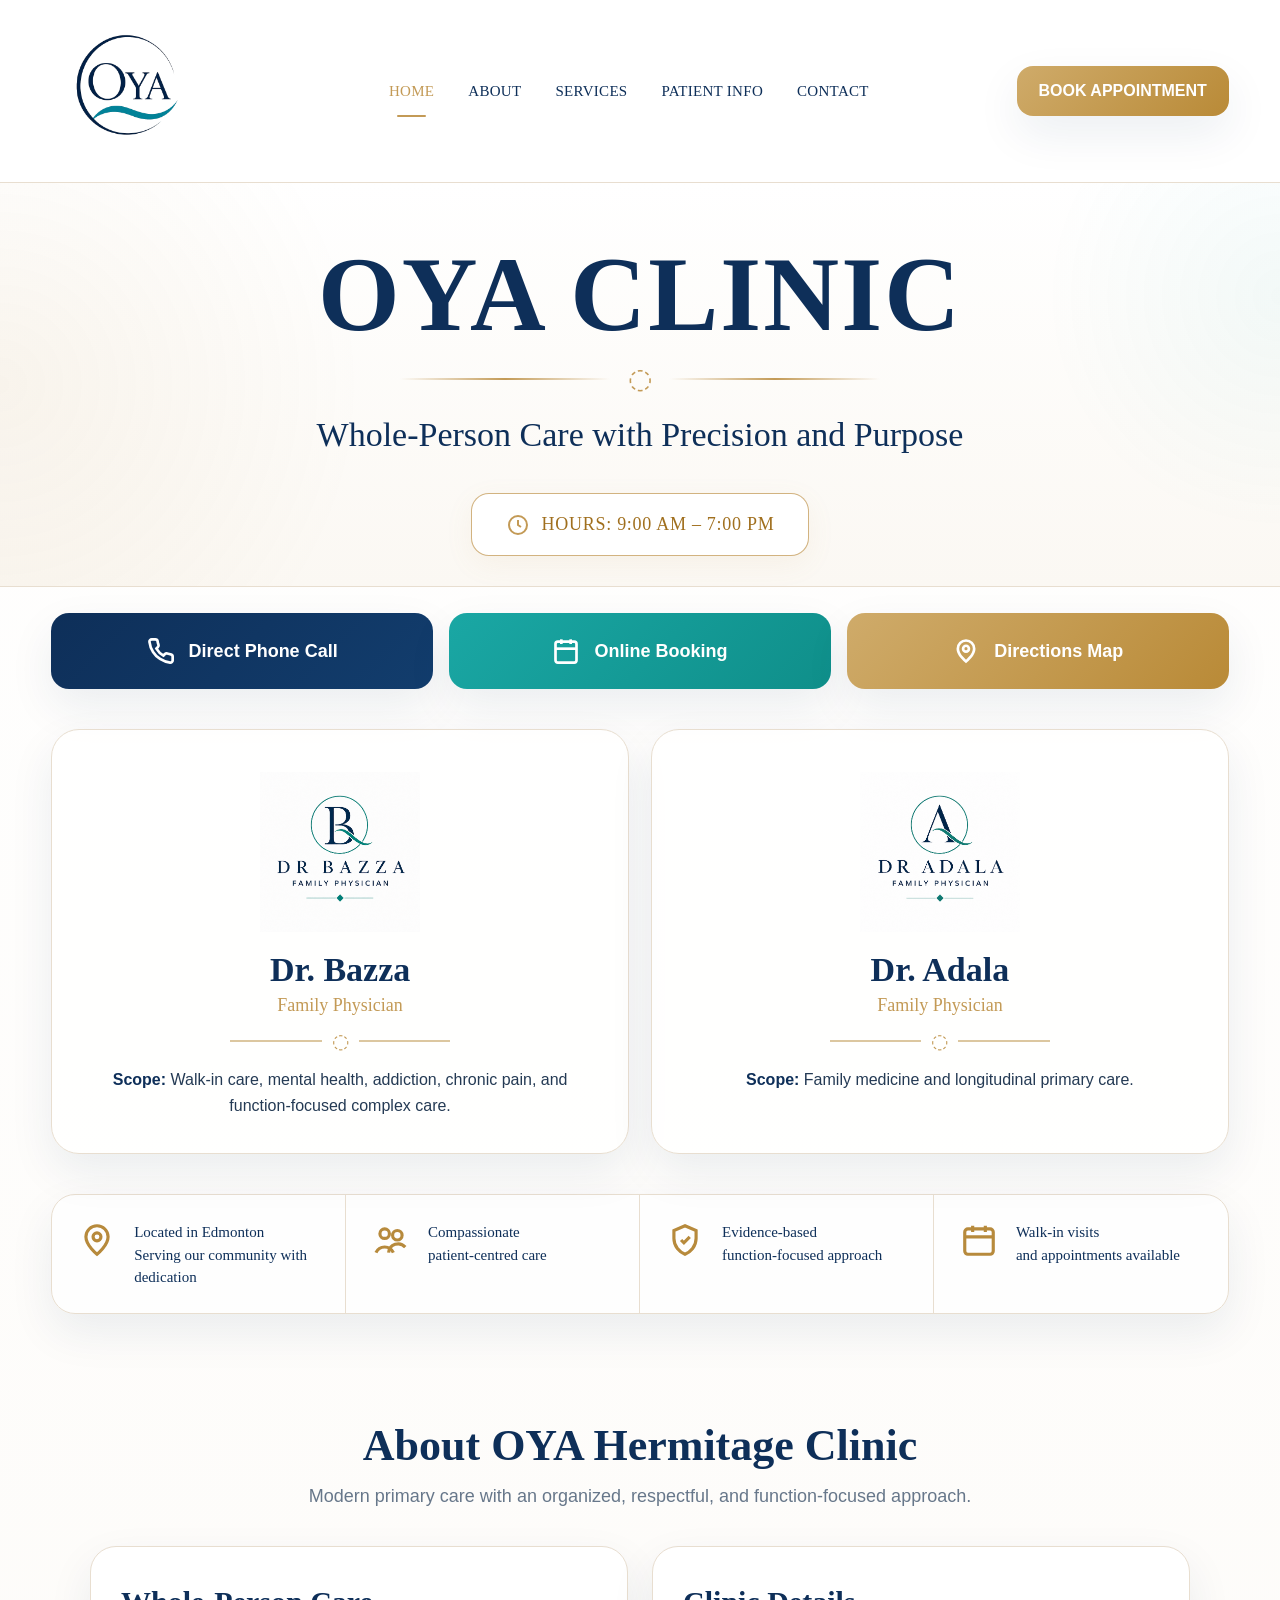
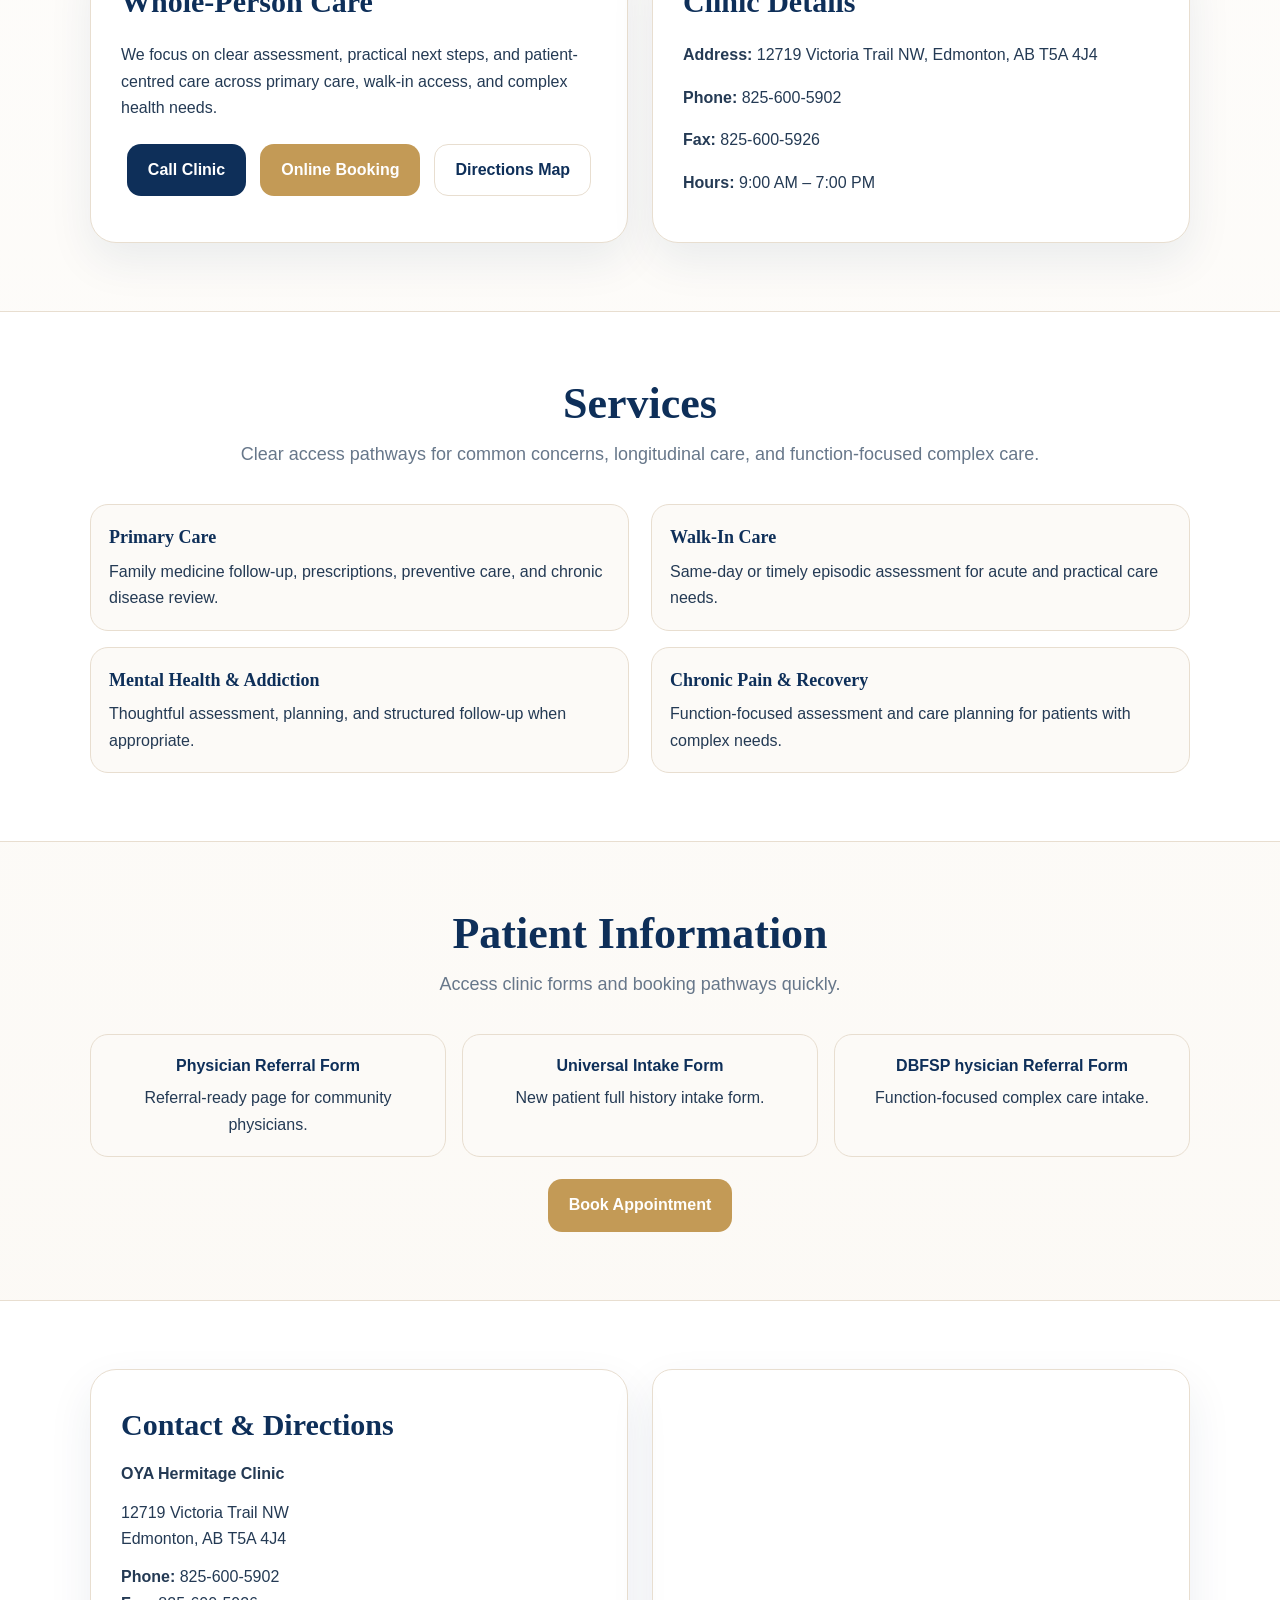
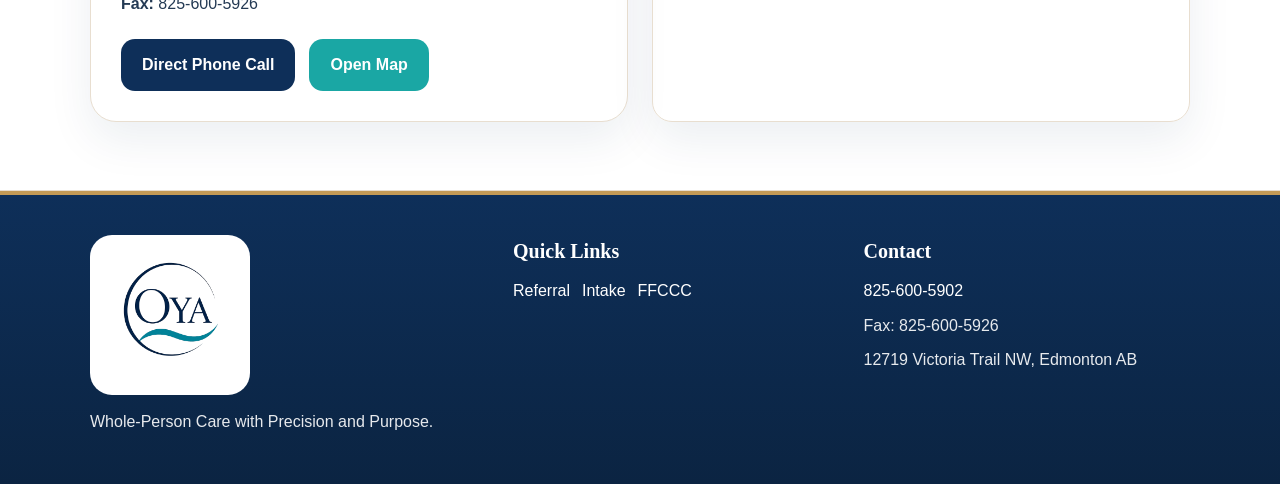
==== commit 5cf82c7e: "Update index.html" ====
--- a/index.html
+++ b/index.html
@@ -154,7 +154,7 @@
         <div class="info-links">
           <a class="info-link" href="referral.html"><strong>Physician Referral Form</strong>Referral-ready page for community physicians.</a>
           <a class="info-link" href="intake.html"><strong>Universal Intake Form</strong>New patient full history intake form.</a>
-          <a class="info-link" href="ffccc-intake.html"><strong>FFCCC Intake Form</strong>Function-focused complex care intake.</a>
+          <a class="info-link" href="ffccc-intake.html"><strong>DBFSP hysician Referral Form</strong>Function-focused complex care intake.</a>
         </div>
         <div class="cta-row">
           <a class="btn btn-gold" href="https://cloud.healthquest.ca:45277/onlinebooking" target="_blank" rel="noopener">Book Appointment</a>
--- a/styles.css
+++ b/styles.css
@@ -1,81 +1,340 @@
 
 :root{
-  --navy:#071d35;
-  --navy2:#0d2a49;
-  --teal:#2a8d8b;
-  --gold:#b88a3b;
-  --cream:#fbfaf7;
+  --navy:#0e2f59;
+  --navy2:#123d6d;
+  --teal:#1aa7a4;
+  --gold:#c39a56;
+  --cream:#fbf8f3;
   --white:#ffffff;
-  --text:#193045;
-  --muted:#667485;
-  --line:#e6dfd2;
-  --shadow:0 20px 48px rgba(7,29,53,.08);
+  --text:#243a54;
+  --muted:#67778a;
+  --line:#e8ded0;
+  --shadow:0 18px 45px rgba(14,47,89,.08);
 }
 *{box-sizing:border-box}
 html{scroll-behavior:smooth}
-body{margin:0;font-family:-apple-system,BlinkMacSystemFont,"Segoe UI",Roboto,Arial,sans-serif;background:var(--cream);color:var(--text);line-height:1.65}
+body{
+  margin:0;
+  font-family:-apple-system,BlinkMacSystemFont,"Segoe UI",Roboto,Arial,sans-serif;
+  background:linear-gradient(180deg,#fff 0%,var(--cream) 100%);
+  color:var(--text);
+  line-height:1.65;
+}
 a{text-decoration:none;color:inherit}
 img{max-width:100%;display:block;height:auto}
-.container{width:min(1180px,92%);margin:auto}
-.topbar{background:var(--navy);color:#fff;font-size:14px}
-.topbar .container{display:flex;justify-content:space-between;gap:18px;flex-wrap:wrap;padding:10px 0}
-.topbar strong{font-weight:700}
-.site-header{position:sticky;top:0;z-index:10;background:rgba(255,255,255,.96);backdrop-filter:blur(10px);border-bottom:1px solid var(--line)}
-.site-header .container{display:flex;align-items:center;justify-content:space-between;gap:24px;padding:14px 0}
-.brand{max-width:520px;width:100%;height:auto;object-fit:contain}
-.nav{display:flex;gap:24px;font-size:13px;letter-spacing:.08em;font-weight:800;color:var(--navy)}
-.nav a:hover{color:var(--teal)}
-.hero{background:linear-gradient(135deg,#ffffff 0%,#f8f6f1 40%,#eef5f4 100%);border-bottom:1px solid var(--line)}
-.hero-inner{display:grid;grid-template-columns:1.15fr .85fr;gap:42px;align-items:center;padding:74px 0 84px}
-.eyebrow{font-size:12px;letter-spacing:.16em;text-transform:uppercase;color:var(--gold);font-weight:800}
-.hero h1{font-family:Georgia,"Times New Roman",serif;font-size:clamp(42px,6vw,72px);line-height:1.02;color:var(--navy);margin:14px 0 18px;letter-spacing:-.03em}
-.hero p{font-size:20px;color:#32465b;margin:0;max-width:680px}
-.button-row{display:flex;gap:14px;flex-wrap:wrap;margin-top:30px}
-.btn{display:inline-flex;align-items:center;justify-content:center;min-height:50px;padding:14px 24px;border-radius:999px;font-weight:800;border:1px solid transparent;transition:.2s ease}
+.container{width:min(1280px,92%);margin:auto}
+.small-container{width:min(1100px,92%);margin:auto}
+.serif{font-family:Georgia,"Times New Roman",serif}
+.section{padding:68px 0}
+.section.alt{background:#fff;border-top:1px solid var(--line);border-bottom:1px solid var(--line)}
+.section-title{max-width:860px;margin:0 auto 34px;text-align:center}
+.section-title h2{
+  margin:0 0 12px;
+  font-size:44px;
+  line-height:1.1;
+  color:var(--navy);
+  font-family:Georgia,"Times New Roman",serif;
+}
+.section-title p{margin:0;color:var(--muted);font-size:18px}
+
+/* Header */
+.site-header{
+  position:sticky;
+  top:0;
+  z-index:20;
+  background:rgba(255,255,255,.94);
+  backdrop-filter:blur(10px);
+  border-bottom:1px solid var(--line);
+}
+.header-row{
+  display:grid;
+  grid-template-columns:190px 1fr auto;
+  align-items:center;
+  gap:18px;
+  padding:16px 0;
+}
+.header-logo{
+  width:150px;
+  height:150px;
+  object-fit:contain;
+}
+.nav{
+  display:flex;
+  justify-content:center;
+  gap:34px;
+  flex-wrap:wrap;
+}
+.nav a{
+  font-family:Georgia,"Times New Roman",serif;
+  font-size:15px;
+  letter-spacing:.02em;
+  color:var(--navy);
+  padding:6px 0;
+  position:relative;
+}
+.nav a.active,.nav a:hover{color:var(--gold)}
+.nav a.active::after,.nav a:hover::after{
+  content:"";
+  position:absolute;
+  left:18%;
+  right:18%;
+  bottom:-8px;
+  height:2px;
+  background:var(--gold);
+  border-radius:999px;
+}
+.header-cta{
+  display:inline-flex;
+  align-items:center;
+  justify-content:center;
+  min-height:48px;
+  padding:12px 22px;
+  border-radius:16px;
+  background:linear-gradient(135deg,#cfab6a,#b98a37);
+  color:#fff;
+  font-weight:700;
+  box-shadow:var(--shadow);
+  white-space:nowrap;
+}
+
+/* Hero */
+.hero{
+  padding:50px 0 30px;
+  background:
+    radial-gradient(circle at left center, rgba(195,154,86,.08), transparent 28%),
+    radial-gradient(circle at right 28%, rgba(26,167,164,.05), transparent 18%),
+    linear-gradient(180deg,#ffffff 0%, #fbf8f3 100%);
+  border-bottom:1px solid var(--line);
+}
+.hero-title{
+  font-family:Georgia,"Times New Roman",serif;
+  font-size:clamp(62px,8.2vw,120px);
+  line-height:.95;
+  color:var(--navy);
+  text-align:center;
+  letter-spacing:.02em;
+  margin:12px 0 20px;
+}
+.title-divider{
+  display:flex;
+  align-items:center;
+  justify-content:center;
+  gap:18px;
+  margin:0 auto 14px;
+  color:var(--gold);
+}
+.title-divider::before,.title-divider::after{
+  content:"";
+  width:min(18vw,210px);
+  height:2px;
+  background:linear-gradient(90deg,transparent,var(--gold),transparent);
+}
+.title-divider span{font-size:28px;line-height:1}
+.hero-subtitle{
+  font-family:Georgia,"Times New Roman",serif;
+  font-size:clamp(24px,3vw,34px);
+  text-align:center;
+  color:var(--navy);
+  margin:0 auto 30px;
+  max-width:850px;
+}
+.hours-pill{
+  display:flex;
+  align-items:center;
+  justify-content:center;
+  gap:12px;
+  margin:0 auto;
+  width:fit-content;
+  padding:16px 34px;
+  border-radius:18px;
+  border:1px solid rgba(195,154,86,.75);
+  background:#fff;
+  box-shadow:0 8px 28px rgba(195,154,86,.08);
+}
+.hours-pill svg{width:24px;height:24px;stroke:var(--gold);stroke-width:2;fill:none}
+.hours-pill span{font-family:Georgia,"Times New Roman",serif;color:#a06f1e;font-size:18px;letter-spacing:.04em}
+
+/* Primary action buttons */
+.main-actions{
+  padding:26px 0 8px;
+}
+.action-grid{
+  display:grid;
+  grid-template-columns:repeat(3,1fr);
+  gap:16px;
+}
+.action-card{
+  display:flex;
+  align-items:center;
+  justify-content:center;
+  gap:14px;
+  min-height:76px;
+  border-radius:18px;
+  box-shadow:var(--shadow);
+  color:#fff;
+  font-weight:800;
+  font-size:18px;
+}
+.action-card svg{width:28px;height:28px;stroke:currentColor;stroke-width:2.3;fill:none}
+.action-card.phone{background:linear-gradient(135deg,var(--navy),var(--navy2))}
+.action-card.book{background:linear-gradient(135deg,var(--teal),#0f8f8a)}
+.action-card.map{background:linear-gradient(135deg,#cfab6a,#b98a37)}
+
+/* Physicians */
+.physician-band{padding:32px 0}
+.physician-grid{
+  display:grid;
+  grid-template-columns:repeat(2, minmax(0,1fr));
+  gap:22px;
+}
+.physician-card{
+  background:rgba(255,255,255,.84);
+  border:1px solid var(--line);
+  border-radius:28px;
+  box-shadow:var(--shadow);
+  padding:34px;
+  min-height:390px;
+  display:grid;
+  grid-template-rows:auto 1fr;
+  text-align:center;
+}
+.logo-panel{
+  display:flex;
+  align-items:center;
+  justify-content:center;
+  height:175px;
+  margin-bottom:12px;
+}
+.logo-panel img{
+  width:160px;
+  height:160px;
+  object-fit:contain;
+}
+.physician-copy h3{
+  margin:0 0 2px;
+  font-family:Georgia,"Times New Roman",serif;
+  color:var(--navy);
+  font-size:34px;
+  line-height:1.1;
+}
+.role{
+  font-family:Georgia,"Times New Roman",serif;
+  color:var(--gold);
+  font-size:18px;
+  margin-bottom:10px;
+}
+.leaf-divider{
+  display:flex;
+  align-items:center;
+  gap:10px;
+  color:var(--gold);
+  margin:4px auto 16px;
+  max-width:220px;
+}
+.leaf-divider::before,.leaf-divider::after{
+  content:"";
+  height:2px;
+  flex:1;
+  background:#dcc7a0;
+}
+.leaf-divider span{font-size:20px;line-height:1}
+.scope-line{
+  margin:0 auto;
+  max-width:460px;
+  font-size:16px;
+  color:var(--text);
+}
+.scope-line strong{color:var(--navy)}
+
+/* Info ribbon */
+.mini-ribbon{padding:8px 0 40px}
+.mini-grid{
+  display:grid;
+  grid-template-columns:repeat(4,1fr);
+  gap:0;
+  background:rgba(255,255,255,.72);
+  border:1px solid var(--line);
+  border-radius:24px;
+  box-shadow:var(--shadow);
+  overflow:hidden;
+}
+.mini-item{
+  padding:26px 26px 24px;
+  display:flex;
+  gap:18px;
+  align-items:flex-start;
+  border-right:1px solid var(--line);
+}
+.mini-item:last-child{border-right:0}
+.mini-icon svg{width:38px;height:38px;stroke:#b78a3c;stroke-width:2;fill:none}
+.mini-copy{font-family:Georgia,"Times New Roman",serif;color:var(--navy);font-size:15px;line-height:1.5}
+
+/* Content panels */
+.info-grid{display:grid;grid-template-columns:1fr 1fr;gap:24px}
+.panel{
+  background:#fff;
+  border:1px solid var(--line);
+  border-radius:26px;
+  box-shadow:var(--shadow);
+  padding:30px;
+}
+.panel h3{
+  margin:0 0 12px;
+  font-size:30px;
+  color:var(--navy);
+  font-family:Georgia,"Times New Roman",serif;
+}
+.cta-row{display:flex;justify-content:center;gap:14px;flex-wrap:wrap;margin-top:22px}
+.btn{
+  display:inline-flex;
+  align-items:center;
+  justify-content:center;
+  min-height:48px;
+  padding:12px 20px;
+  border-radius:14px;
+  font-weight:700;
+  border:1px solid transparent;
+  transition:.2s ease;
+  cursor:pointer;
+}
 .btn-primary{background:var(--navy);color:#fff}
-.btn-primary:hover{opacity:.94}
 .btn-gold{background:var(--gold);color:#fff}
-.btn-outline{background:#fff;border-color:var(--line);color:var(--navy)}
-.hero-card{background:rgba(255,255,255,.86);border:1px solid var(--line);border-radius:28px;padding:28px;box-shadow:var(--shadow)}
-.hero-card .panel{background:linear-gradient(145deg,var(--navy),var(--navy2));color:#fff;border-radius:22px;padding:26px 24px;margin-bottom:18px}
-.hero-card .panel h2{font-family:Georgia,"Times New Roman",serif;font-size:30px;margin:0 0 8px}
-.hero-note{background:#fff;border:1px solid var(--line);border-radius:18px;padding:16px 18px;margin-top:12px}
-.quick-actions{position:relative;z-index:2;margin-top:-34px}
-.quick-grid{display:grid;grid-template-columns:repeat(6,1fr);background:#fff;border:1px solid var(--line);border-radius:22px;overflow:hidden;box-shadow:var(--shadow)}
-.quick-grid a{padding:20px 14px;text-align:center;font-weight:800;border-right:1px solid var(--line);color:var(--navy);background:#fff}
-.quick-grid a:last-child{border-right:0}
-.quick-grid a:hover{background:#f8f5ef}
-.quick-grid a.primary{background:var(--navy);color:#fff}
-.quick-grid a.teal{background:var(--teal);color:#fff}
-.quick-grid a.gold{background:var(--gold);color:#fff}
-.section{padding:78px 0}
-.section.alt{background:#fff}
-.section-title{text-align:center;max-width:780px;margin:0 auto 40px}
-.section-title h2{font-family:Georgia,"Times New Roman",serif;color:var(--navy);font-size:42px;line-height:1.12;margin:0 0 10px}
-.section-title p{margin:0;color:var(--muted);font-size:18px}
-.physician-grid{display:grid;grid-template-columns:1.15fr .85fr;gap:26px}
-.card{background:#fff;border:1px solid var(--line);border-radius:28px;box-shadow:var(--shadow);padding:32px}
-.bazza-card{display:grid;grid-template-columns:280px 1fr;gap:26px;align-items:center}
-.physician-photo{width:100%;max-width:280px;aspect-ratio:4/5;object-fit:cover;border-radius:24px;border:1px solid var(--line);box-shadow:0 18px 40px rgba(7,29,53,.12)}
-.logo-only{max-width:240px;margin:0 auto 16px;width:100%;height:auto;object-fit:contain}
-.card h3{font-family:Georgia,"Times New Roman",serif;color:var(--navy);font-size:32px;margin:0 0 8px}
-.subhead{font-weight:700;color:var(--navy);margin-bottom:10px}
-.badge{display:inline-block;margin-top:8px;padding:7px 13px;border-radius:999px;font-size:13px;font-weight:800}
-.badge-gold{background:#fff4e5;color:#89601e}
-.badge-teal{background:#e8f6f5;color:#0a706a}
-.mini-action{margin-top:16px;display:flex;gap:12px;flex-wrap:wrap}
-.mini-action a{font-size:14px;font-weight:700;color:var(--navy)}
-.service-grid{display:grid;grid-template-columns:repeat(3,1fr);gap:22px}
-.service-card{background:#fff;border:1px solid var(--line);border-radius:24px;box-shadow:var(--shadow);padding:28px}
-.service-card h3{color:var(--navy);margin:0 0 10px;font-size:22px}
-.location-grid{display:grid;grid-template-columns:.9fr 1.1fr;gap:26px;align-items:stretch}
-.location-panel{background:linear-gradient(145deg,var(--navy),var(--navy2));color:#fff;border-radius:28px;padding:34px}
-.location-panel h2{font-family:Georgia,"Times New Roman",serif;font-size:36px;margin:0 0 14px}
-.map-frame{overflow:hidden;border-radius:28px;border:1px solid var(--line);min-height:360px;background:#fff;box-shadow:var(--shadow)}
-.map-frame iframe{width:100%;height:100%;min-height:360px;border:0}
-.form-shell{max-width:980px;margin:34px auto;background:#fff;border:1px solid var(--line);border-radius:24px;box-shadow:var(--shadow);padding:32px}
-.form-shell h1{font-family:Georgia,"Times New Roman",serif;color:var(--navy);margin-top:0}
-.form-note{background:#f7f4ee;border:1px solid var(--line);border-radius:14px;padding:14px 16px;margin-bottom:22px}
+.btn-outline{background:#fff;color:var(--navy);border-color:var(--line)}
+.btn-teal{background:var(--teal);color:#fff}
+
+.service-list{display:grid;grid-template-columns:1fr 1fr;gap:16px 22px;margin-top:18px}
+.service-box{
+  padding:18px;
+  border:1px solid var(--line);
+  border-radius:18px;
+  background:#fcfaf7;
+}
+.service-box strong{
+  display:block;
+  color:var(--navy);
+  font-family:Georgia,"Times New Roman",serif;
+  font-size:18px;
+  margin-bottom:6px;
+}
+.info-links{display:grid;grid-template-columns:repeat(3,1fr);gap:16px;margin-top:18px}
+.info-link{border:1px solid var(--line);border-radius:18px;padding:18px;background:#fcfaf7;text-align:center}
+.info-link strong{display:block;margin-bottom:6px;color:var(--navy)}
+.contact-box p{margin:0 0 12px}
+.map-frame{border:1px solid var(--line);border-radius:20px;overflow:hidden;min-height:290px;box-shadow:var(--shadow)}
+.map-frame iframe{width:100%;height:100%;min-height:290px;border:0}
+
+/* Forms */
+.form-shell{
+  max-width:980px;
+  margin:38px auto;
+  background:#fff;
+  border:1px solid var(--line);
+  border-radius:24px;
+  box-shadow:var(--shadow);
+  padding:32px;
+}
+.form-shell h1{font-family:Georgia,"Times New Roman",serif;color:var(--navy);margin:0 0 10px;font-size:42px}
+.form-note{background:#f8f3ea;border:1px solid var(--line);border-radius:14px;padding:14px 16px;margin-bottom:22px}
 .form-grid{display:grid;grid-template-columns:1fr 1fr;gap:18px}
 label{display:block;font-weight:700;margin:14px 0 6px;color:var(--navy)}
 input,textarea,select{width:100%;padding:12px 13px;border:1px solid #d5dbe3;border-radius:12px;font:inherit;background:#fff}
@@ -83,106 +342,36 @@
 .checkbox{display:flex;gap:10px;align-items:flex-start;margin-top:10px}
 .checkbox input{width:auto;margin-top:5px}
 .form-actions{margin-top:24px;display:flex;gap:12px;flex-wrap:wrap}
-.footer{background:var(--navy);color:#fff;border-top:4px solid var(--gold);padding:44px 0}
-.footer-grid{display:grid;grid-template-columns:1.2fr 1fr 1fr;gap:30px;align-items:start}
-.footer .footer-logo{max-width:360px;width:100%;height:auto;object-fit:contain;background:#fff;border-radius:18px;padding:10px}
+
+/* Footer */
+.footer{
+  background:linear-gradient(180deg,var(--navy),#0b2442);
+  color:#fff;
+  border-top:4px solid var(--gold);
+  padding:40px 0;
+}
+.footer-grid{display:grid;grid-template-columns:1.1fr .9fr .9fr;gap:24px;align-items:start}
+.footer-logo{width:160px;background:#fff;border-radius:22px;padding:10px}
+.footer h4{margin:0 0 10px;font-size:20px;font-family:Georgia,"Times New Roman",serif}
 .footer a{color:#fff}
+.footer p{margin:0 0 8px;color:rgba(255,255,255,.9)}
 .helper-links{display:flex;gap:12px;flex-wrap:wrap}
-@media (max-width:1000px){
-  .nav{display:none}
-  .hero-inner,.physician-grid,.location-grid,.footer-grid,.bazza-card{grid-template-columns:1fr}
-  .hero-inner{text-align:center}
-  .hero p{margin:auto}
-  .button-row,.mini-action{justify-content:center}
-  .brand{max-width:380px}
-  .quick-grid{grid-template-columns:1fr 1fr}
-  .quick-grid a{border-bottom:1px solid var(--line)}
-  .service-grid{grid-template-columns:1fr}
+
+@media (max-width:1100px){
+  .header-row{grid-template-columns:1fr;justify-items:center}
+  .nav{gap:22px}
+  .action-grid,.physician-grid,.info-grid,.service-list,.info-links,.footer-grid{grid-template-columns:1fr}
+  .mini-grid{grid-template-columns:repeat(2,1fr)}
+  .mini-item:nth-child(2){border-right:0}
+  .mini-item:nth-child(-n+2){border-bottom:1px solid var(--line)}
+}
+@media (max-width:760px){
+  .header-logo{width:130px;height:130px}
+  .hero-title{font-size:56px}
+  .hours-pill{padding:14px 18px}
+  .hours-pill span{font-size:16px}
+  .mini-grid{grid-template-columns:1fr}
+  .mini-item{border-right:0;border-bottom:1px solid var(--line)}
+  .mini-item:last-child{border-bottom:0}
   .form-grid{grid-template-columns:1fr}
-  .physician-photo{margin:auto}
-}
-
-
-/* FINAL: equal physician cards and equal logo sizing */
-.equal-physician-grid {
-  display: grid;
-  grid-template-columns: repeat(2, minmax(0, 1fr));
-  gap: 26px;
-  align-items: stretch;
-}
-
-.physician-card-equal {
-  display: grid;
-  grid-template-rows: 300px 1fr;
-  min-height: 610px;
-  text-align: center;
-}
-
-.physician-logo-frame {
-  height: 300px;
-  width: 100%;
-  display: flex;
-  align-items: center;
-  justify-content: center;
-}
-
-.physician-logo-img {
-  width: 260px;
-  height: 260px;
-  object-fit: contain;
-  display: block;
-  margin: 0 auto;
-}
-
-.physician-content {
-  display: flex;
-  flex-direction: column;
-  align-items: center;
-  justify-content: flex-start;
-  height: 100%;
-}
-
-.physician-content h3 {
-  margin-top: 0;
-}
-
-.physician-content p {
-  max-width: 440px;
-  min-height: 96px;
-  margin-left: auto;
-  margin-right: auto;
-}
-
-.physician-content .badge {
-  margin-top: auto;
-  align-self: center;
-}
-
-/* Remove older unequal card behavior for this section */
-.bazza-card {
-  display: block;
-}
-
-@media (max-width:1000px) {
-  .equal-physician-grid {
-    grid-template-columns: 1fr;
-  }
-
-  .physician-card-equal {
-    grid-template-rows: auto 1fr;
-    min-height: auto;
-  }
-
-  .physician-logo-frame {
-    height: 260px;
-  }
-
-  .physician-logo-img {
-    width: 230px;
-    height: 230px;
-  }
-
-  .physician-content p {
-    min-height: auto;
-  }
-}
+}
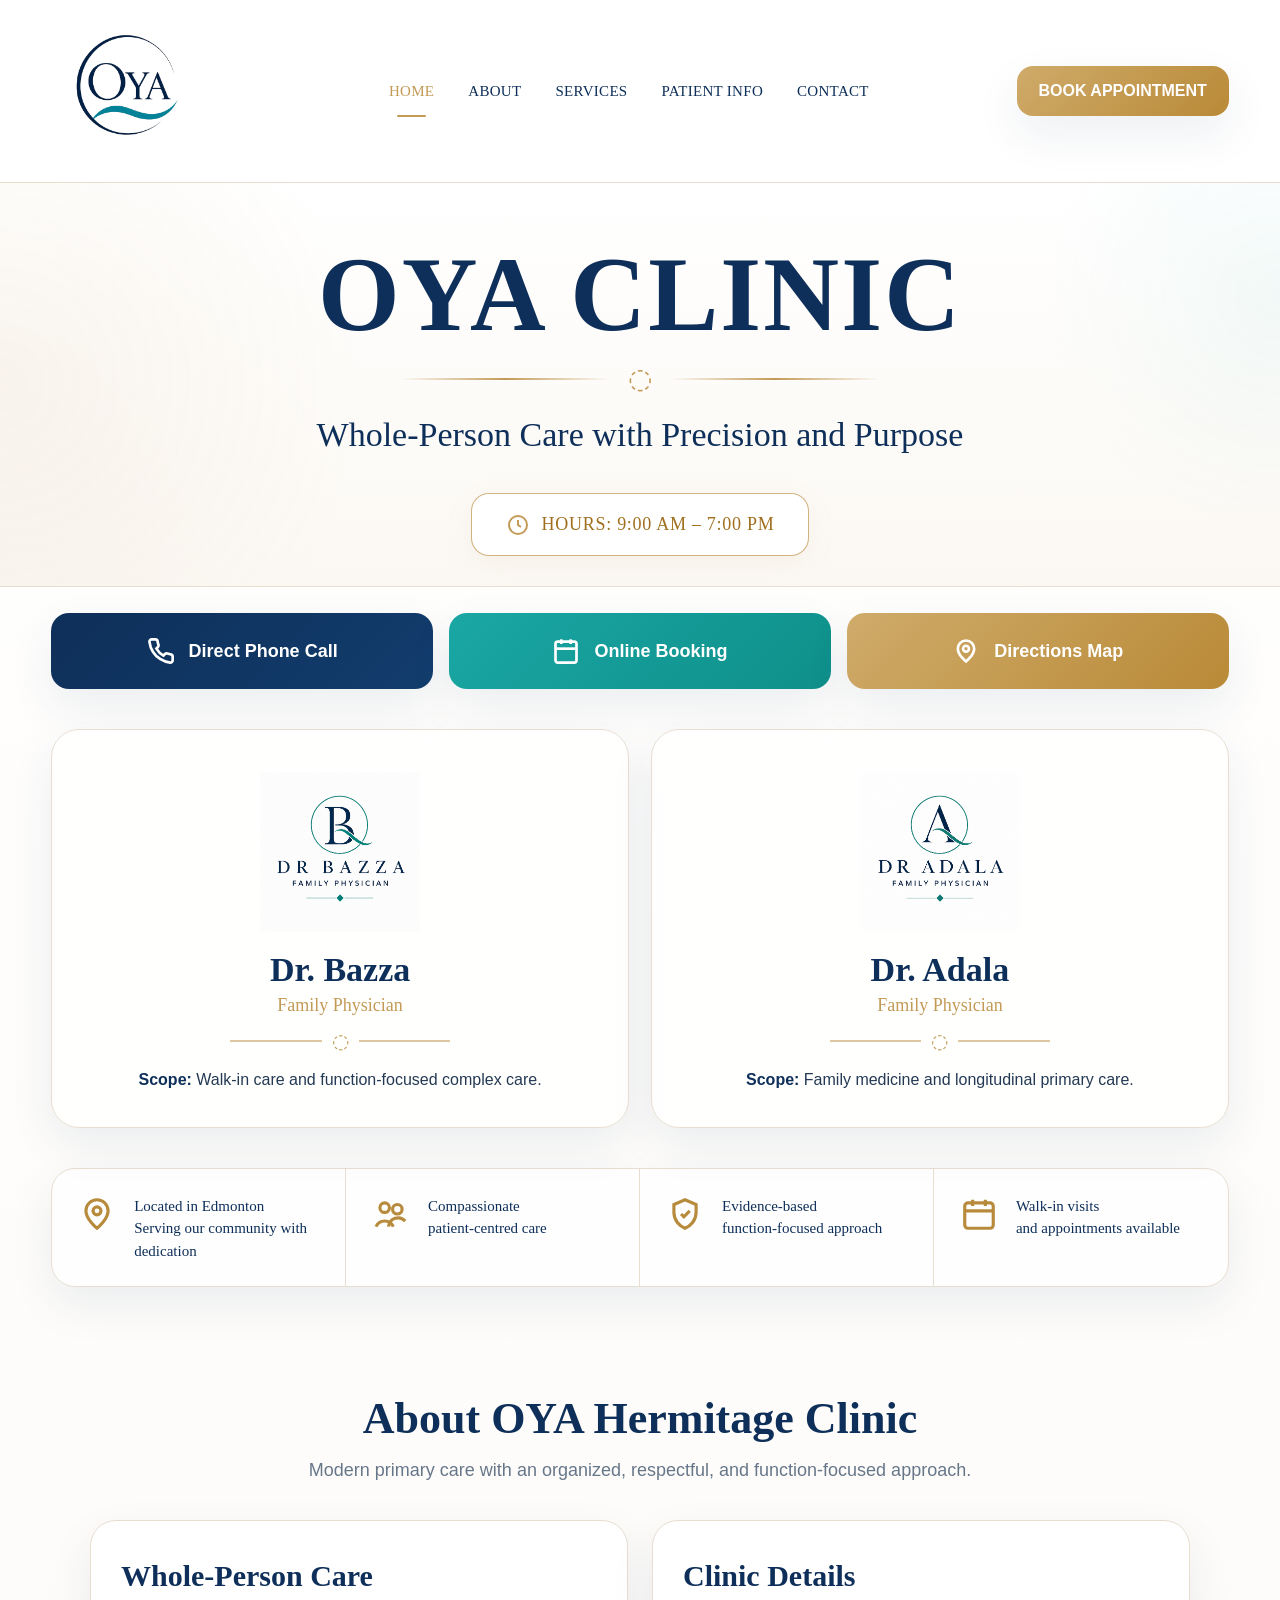
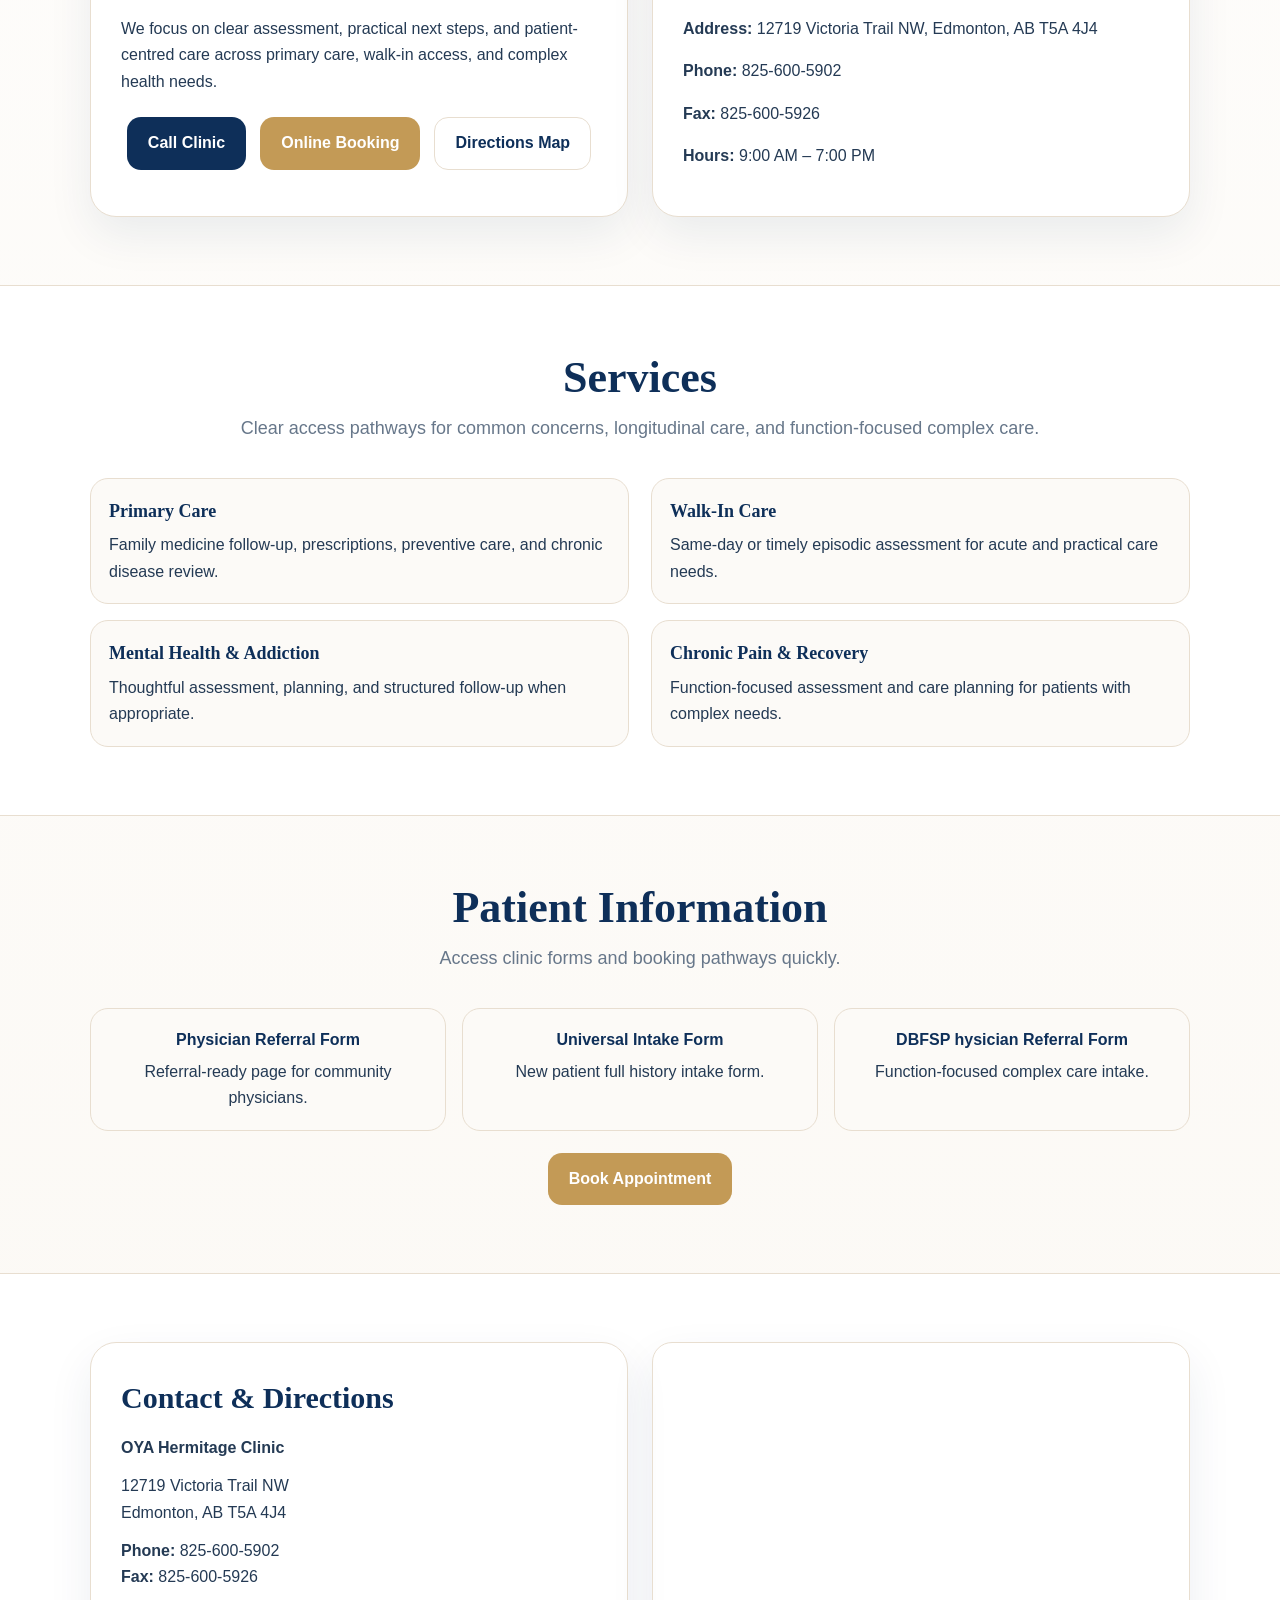
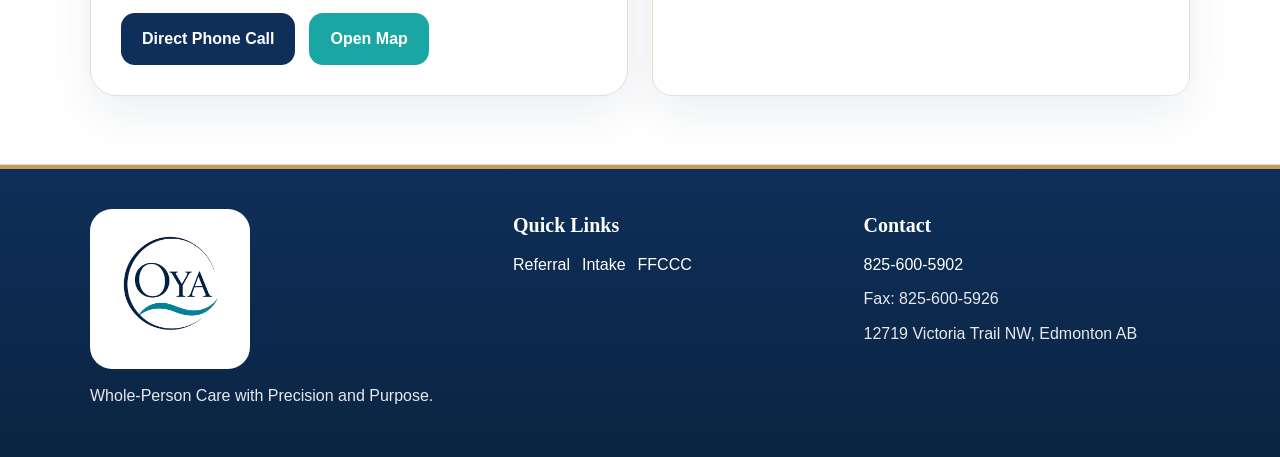
==== commit 3a14a3b4: "Update physician scope description in index.html" ====
--- a/index.html
+++ b/index.html
@@ -64,7 +64,7 @@
             <h3>Dr. Bazza</h3>
             <div class="role">Family Physician</div>
             <div class="leaf-divider"><span>◌</span></div>
-            <p class="scope-line"><strong>Scope:</strong> Walk-in care, mental health, addiction, chronic pain, and function-focused complex care.</p>
+            <p class="scope-line"><strong>Scope:</strong> Walk-in care and function-focused complex care.</p>
           </div>
         </article>
 
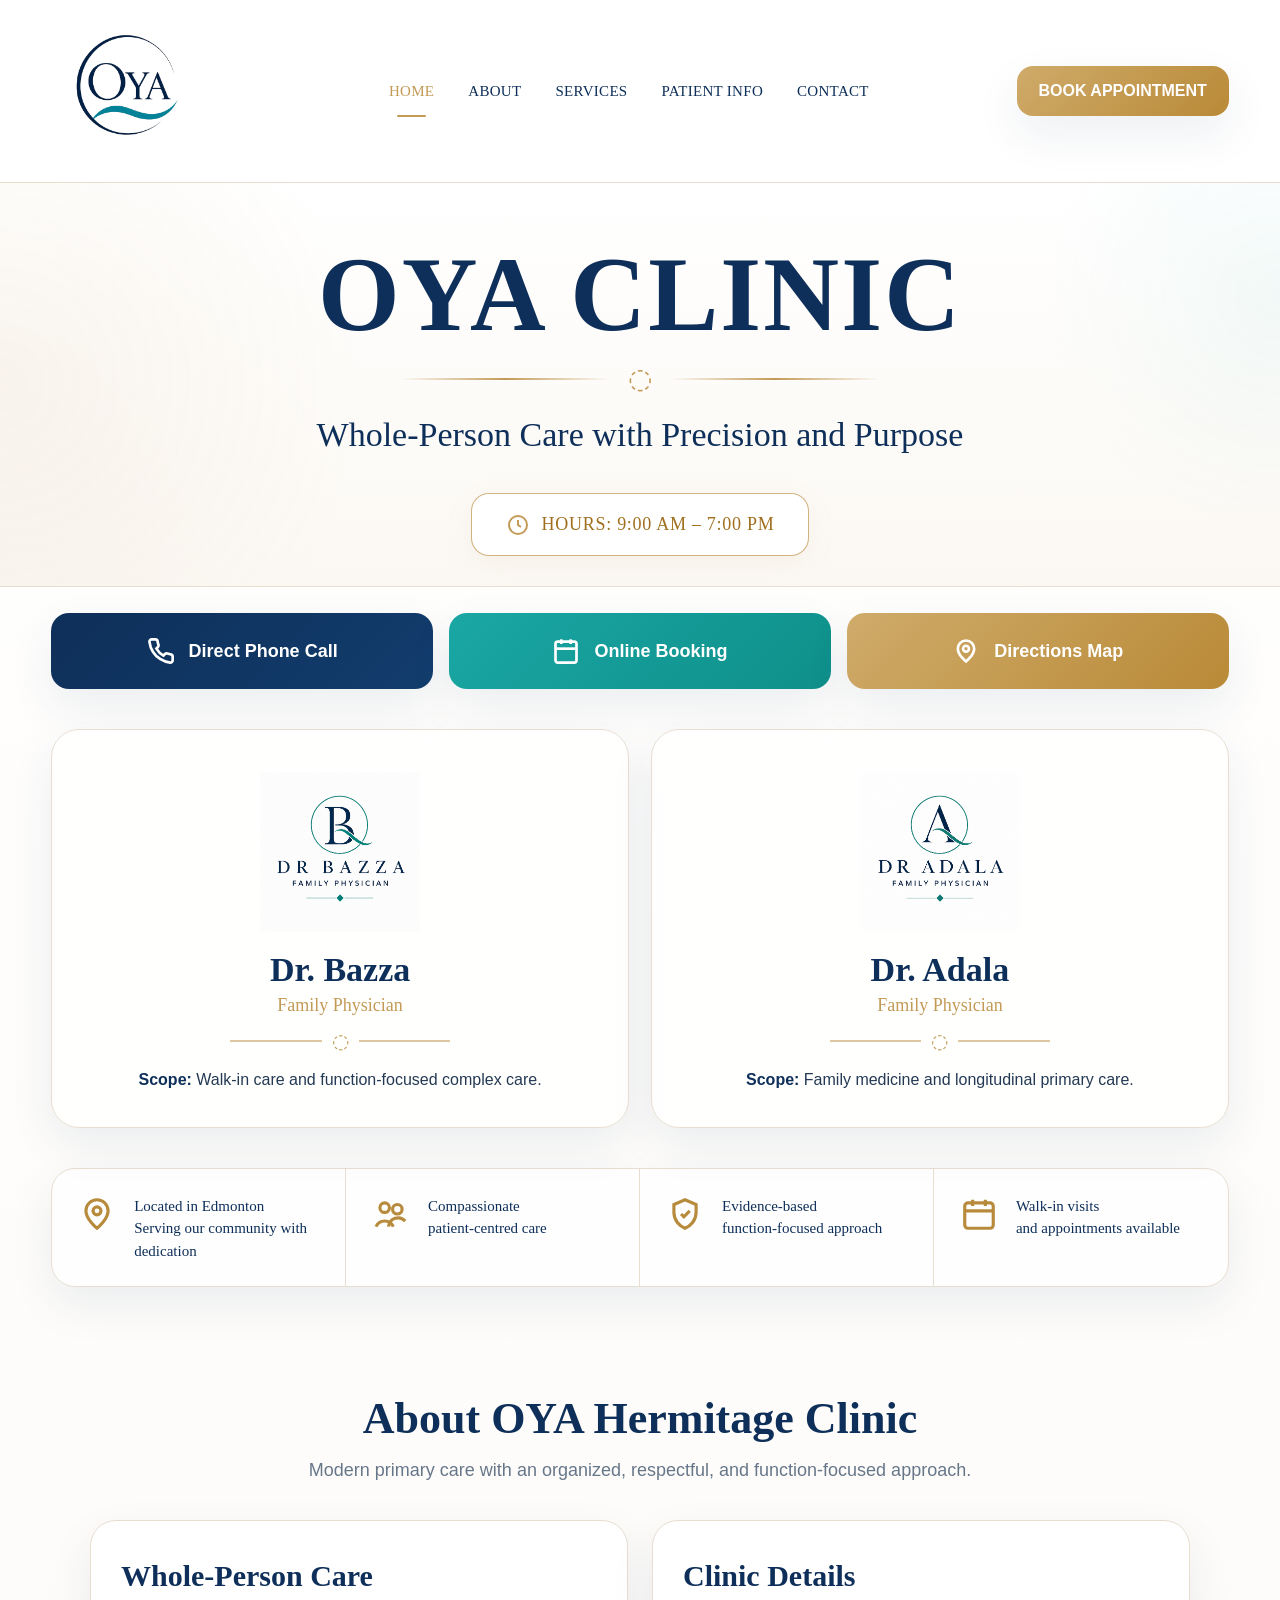
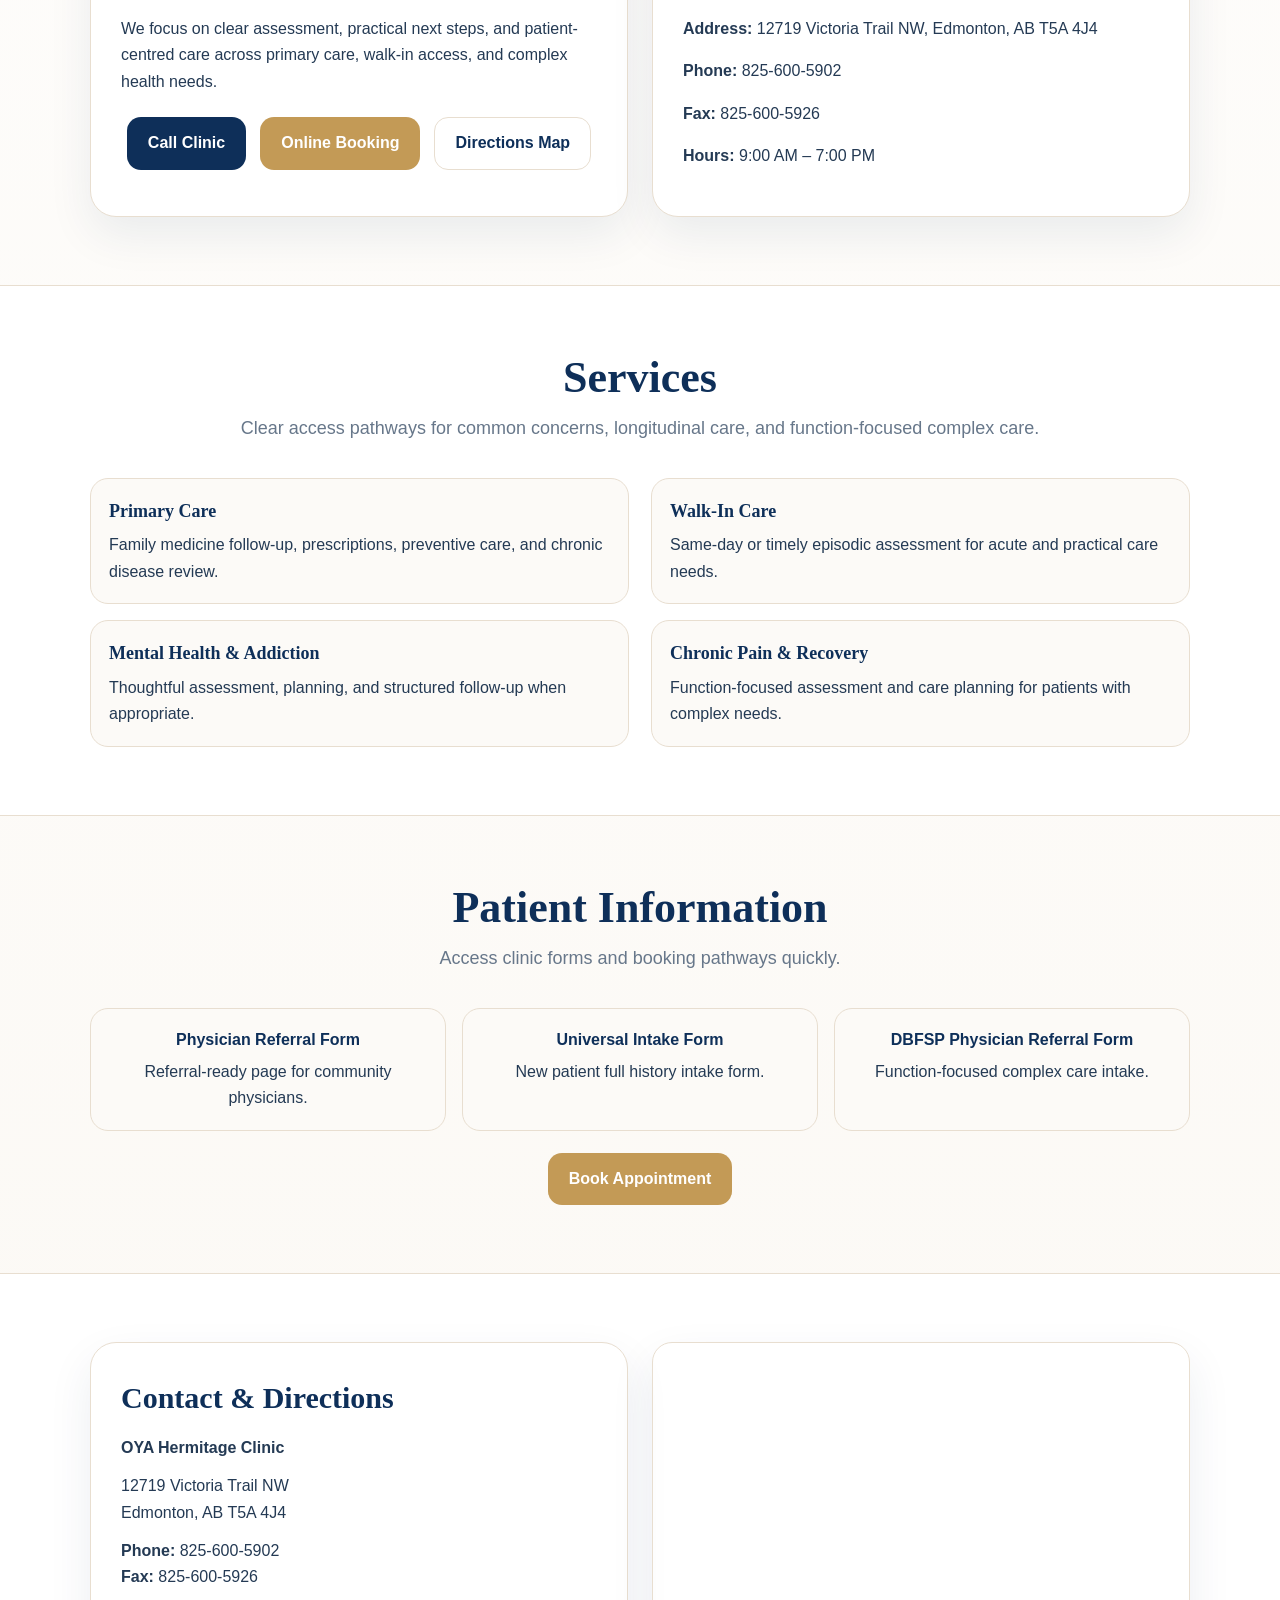
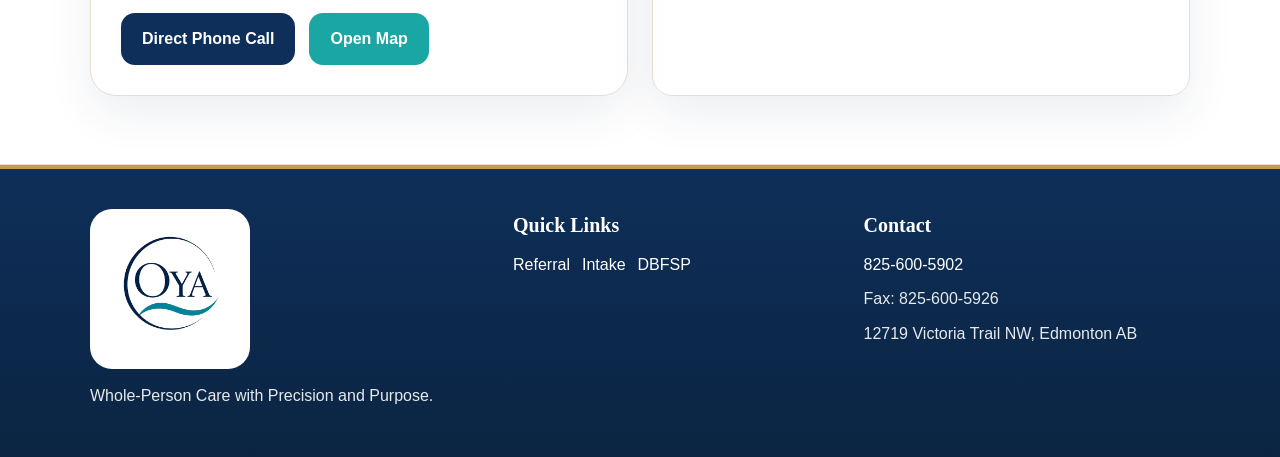
==== commit c59b12a7: "Update index.html" ====
--- a/index.html
+++ b/index.html
@@ -154,7 +154,7 @@
         <div class="info-links">
           <a class="info-link" href="referral.html"><strong>Physician Referral Form</strong>Referral-ready page for community physicians.</a>
           <a class="info-link" href="intake.html"><strong>Universal Intake Form</strong>New patient full history intake form.</a>
-          <a class="info-link" href="ffccc-intake.html"><strong>DBFSP hysician Referral Form</strong>Function-focused complex care intake.</a>
+          <a class="info-link" href="ffccc-intake.html"><strong>DBFSP Physician Referral Form</strong>Function-focused complex care intake.</a>
         </div>
         <div class="cta-row">
           <a class="btn btn-gold" href="https://cloud.healthquest.ca:45277/onlinebooking" target="_blank" rel="noopener">Book Appointment</a>
@@ -192,7 +192,7 @@
         <div class="helper-links">
           <a href="referral.html">Referral</a>
           <a href="intake.html">Intake</a>
-          <a href="ffccc-intake.html">FFCCC</a>
+          <a href="ffccc-intake.html">DBFSP</a>
         </div>
       </div>
       <div>
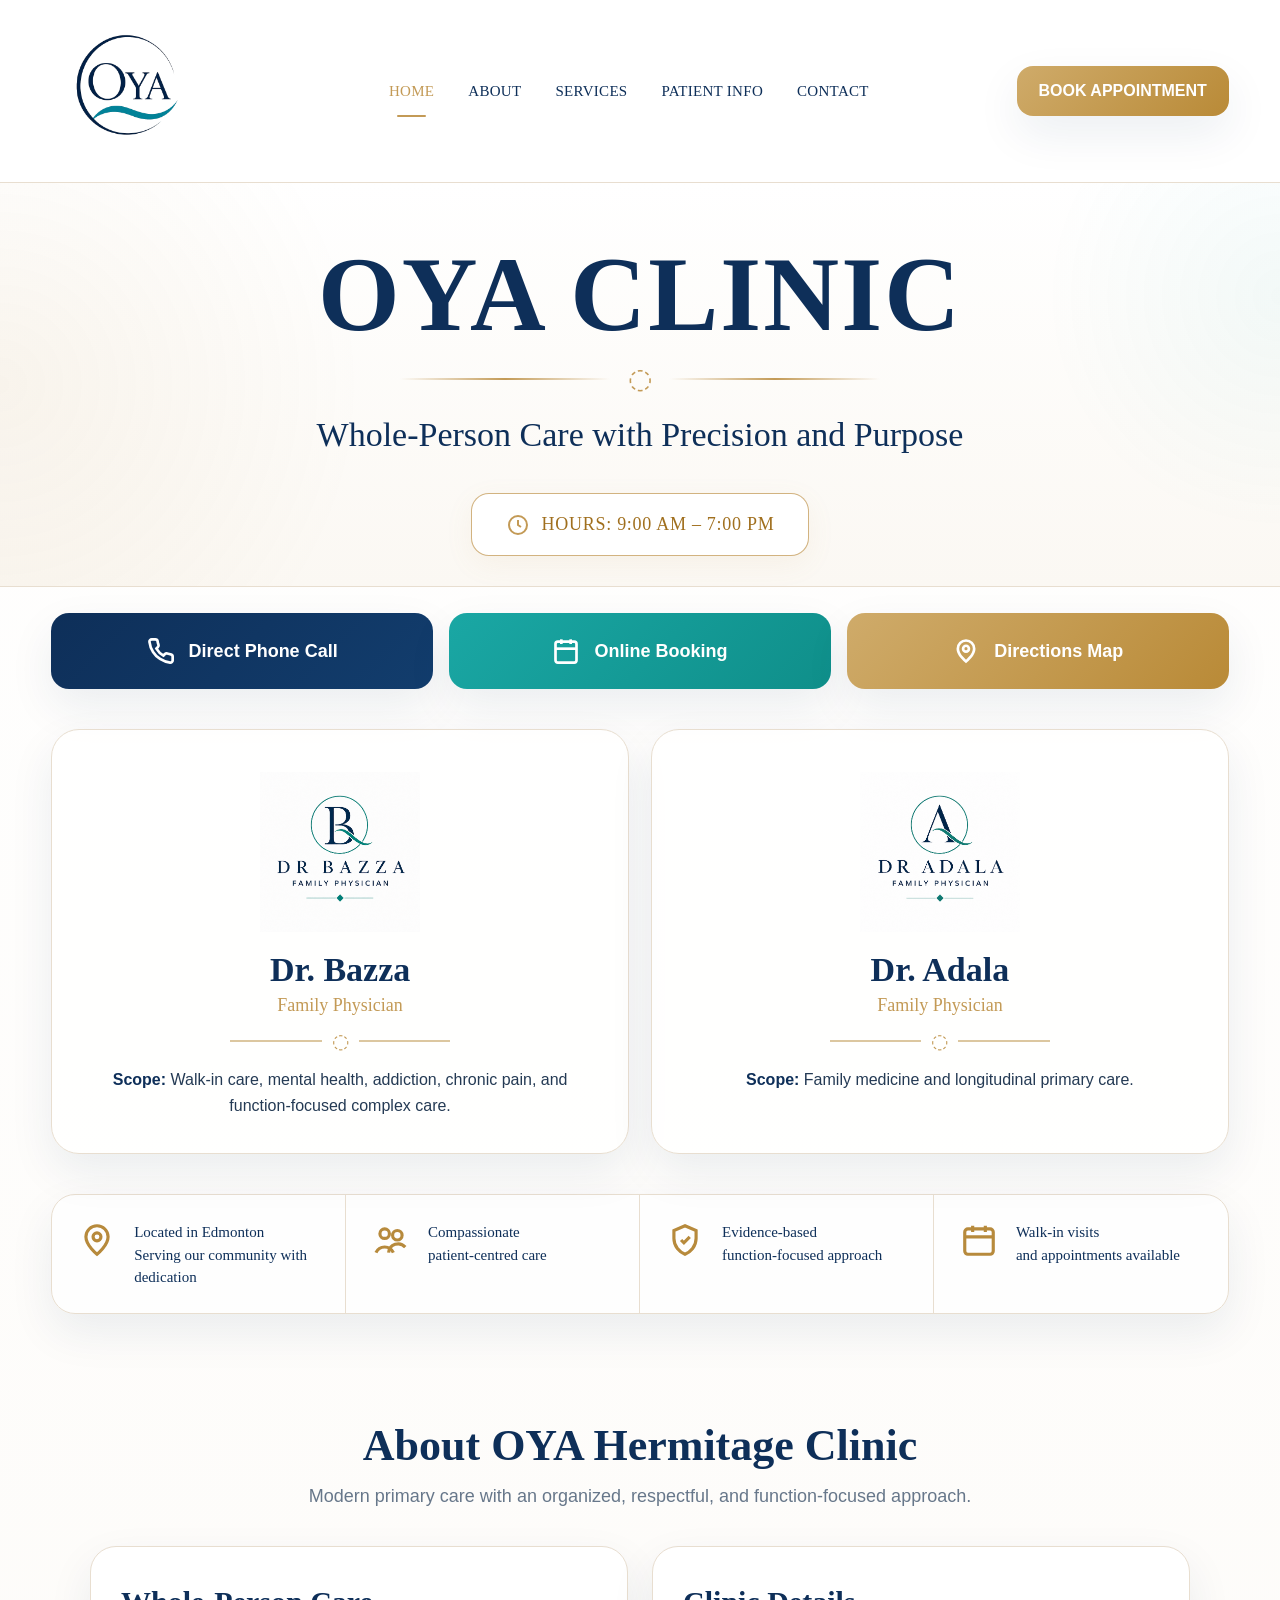
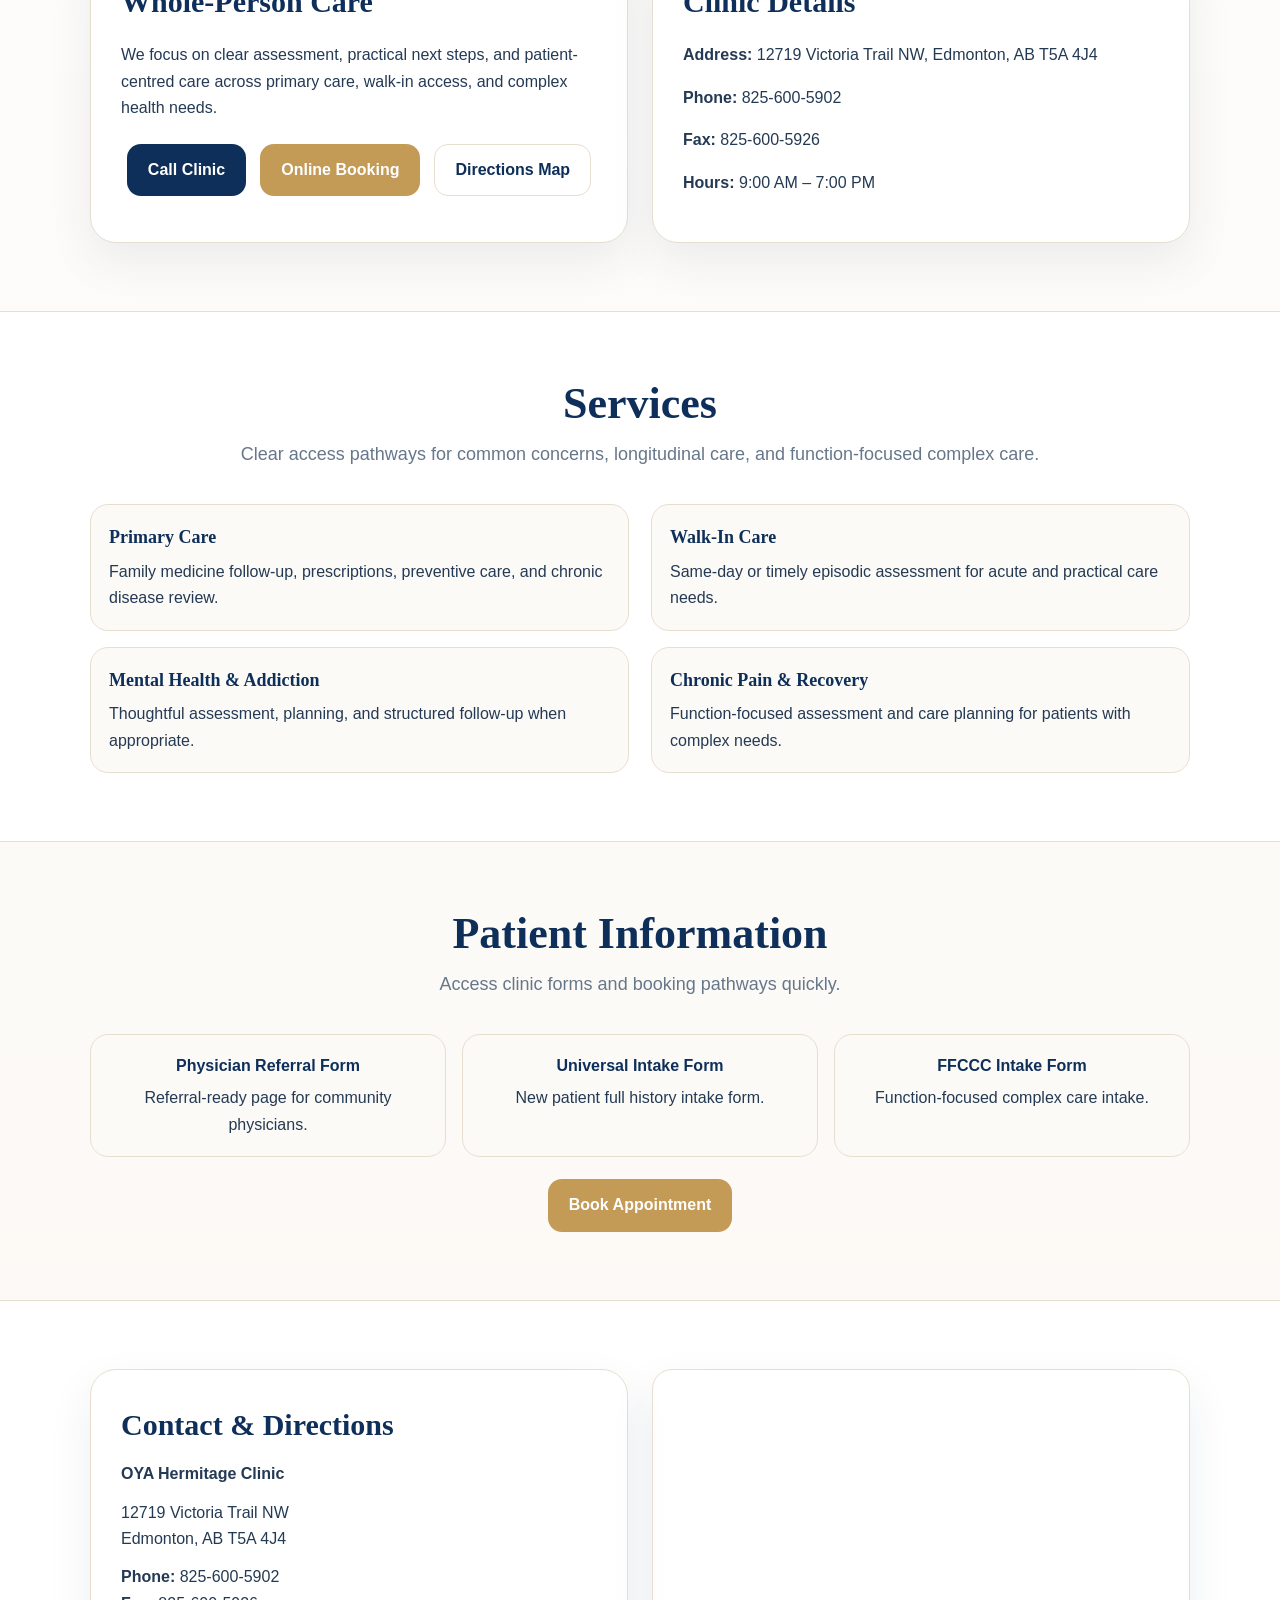
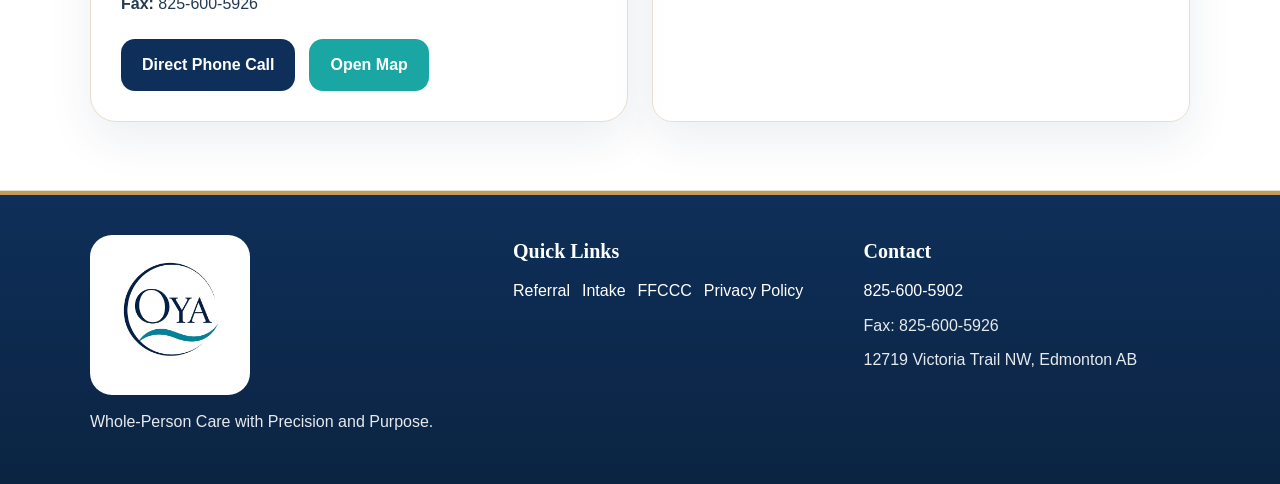
==== commit 195bb44a: "Rename index_updated.html to index.html" ====
--- a/index.html
+++ b/index.html
@@ -7,8 +7,26 @@
   <meta name="description" content="OYA Hermitage Clinic in Edmonton. Whole-person care with precision and purpose. Online booking, directions, physician referral, intake forms, and modern primary care.">
   <link rel="stylesheet" href="styles.css">
   <link rel="icon" href="favicon.png">
+
+  <!-- Google Tag Manager -->
+  <script>
+  (function(w,d,s,l,i){w[l]=w[l]||[];w[l].push({'gtm.start':
+  new Date().getTime(),event:'gtm.js'});var f=d.getElementsByTagName(s)[0],
+  j=d.createElement(s),dl=l!='dataLayer'?'&l='+l:'';j.async=true;j.src=
+  'https://www.googletagmanager.com/gtm.js?id='+i+dl;
+  f.parentNode.insertBefore(j,f);
+  })(window,document,'script','dataLayer','GTM-MSTXFSRT');
+  </script>
+  <!-- End Google Tag Manager -->
+
 </head>
+
 <body>
+  <!-- Google Tag Manager (noscript) -->
+  <noscript><iframe src="https://www.googletagmanager.com/ns.html?id=GTM-MSTXFSRT"
+  height="0" width="0" style="display:none;visibility:hidden"></iframe></noscript>
+  <!-- End Google Tag Manager (noscript) -->
+
   <header class="site-header">
     <div class="container header-row">
       <a href="index.html" aria-label="OYA Clinic home"><img src="oya-logo.png" alt="OYA Clinic logo" class="header-logo"></a>
@@ -64,7 +82,7 @@
             <h3>Dr. Bazza</h3>
             <div class="role">Family Physician</div>
             <div class="leaf-divider"><span>◌</span></div>
-            <p class="scope-line"><strong>Scope:</strong> Walk-in care and function-focused complex care.</p>
+            <p class="scope-line"><strong>Scope:</strong> Walk-in care, mental health, addiction, chronic pain, and function-focused complex care.</p>
           </div>
         </article>
 
@@ -154,7 +172,7 @@
         <div class="info-links">
           <a class="info-link" href="referral.html"><strong>Physician Referral Form</strong>Referral-ready page for community physicians.</a>
           <a class="info-link" href="intake.html"><strong>Universal Intake Form</strong>New patient full history intake form.</a>
-          <a class="info-link" href="ffccc-intake.html"><strong>DBFSP Physician Referral Form</strong>Function-focused complex care intake.</a>
+          <a class="info-link" href="ffccc-intake.html"><strong>FFCCC Intake Form</strong>Function-focused complex care intake.</a>
         </div>
         <div class="cta-row">
           <a class="btn btn-gold" href="https://cloud.healthquest.ca:45277/onlinebooking" target="_blank" rel="noopener">Book Appointment</a>
@@ -192,7 +210,8 @@
         <div class="helper-links">
           <a href="referral.html">Referral</a>
           <a href="intake.html">Intake</a>
-          <a href="ffccc-intake.html">DBFSP</a>
+          <a href="ffccc-intake.html">FFCCC</a>
+          <a href="privacy.html">Privacy Policy</a>
         </div>
       </div>
       <div>
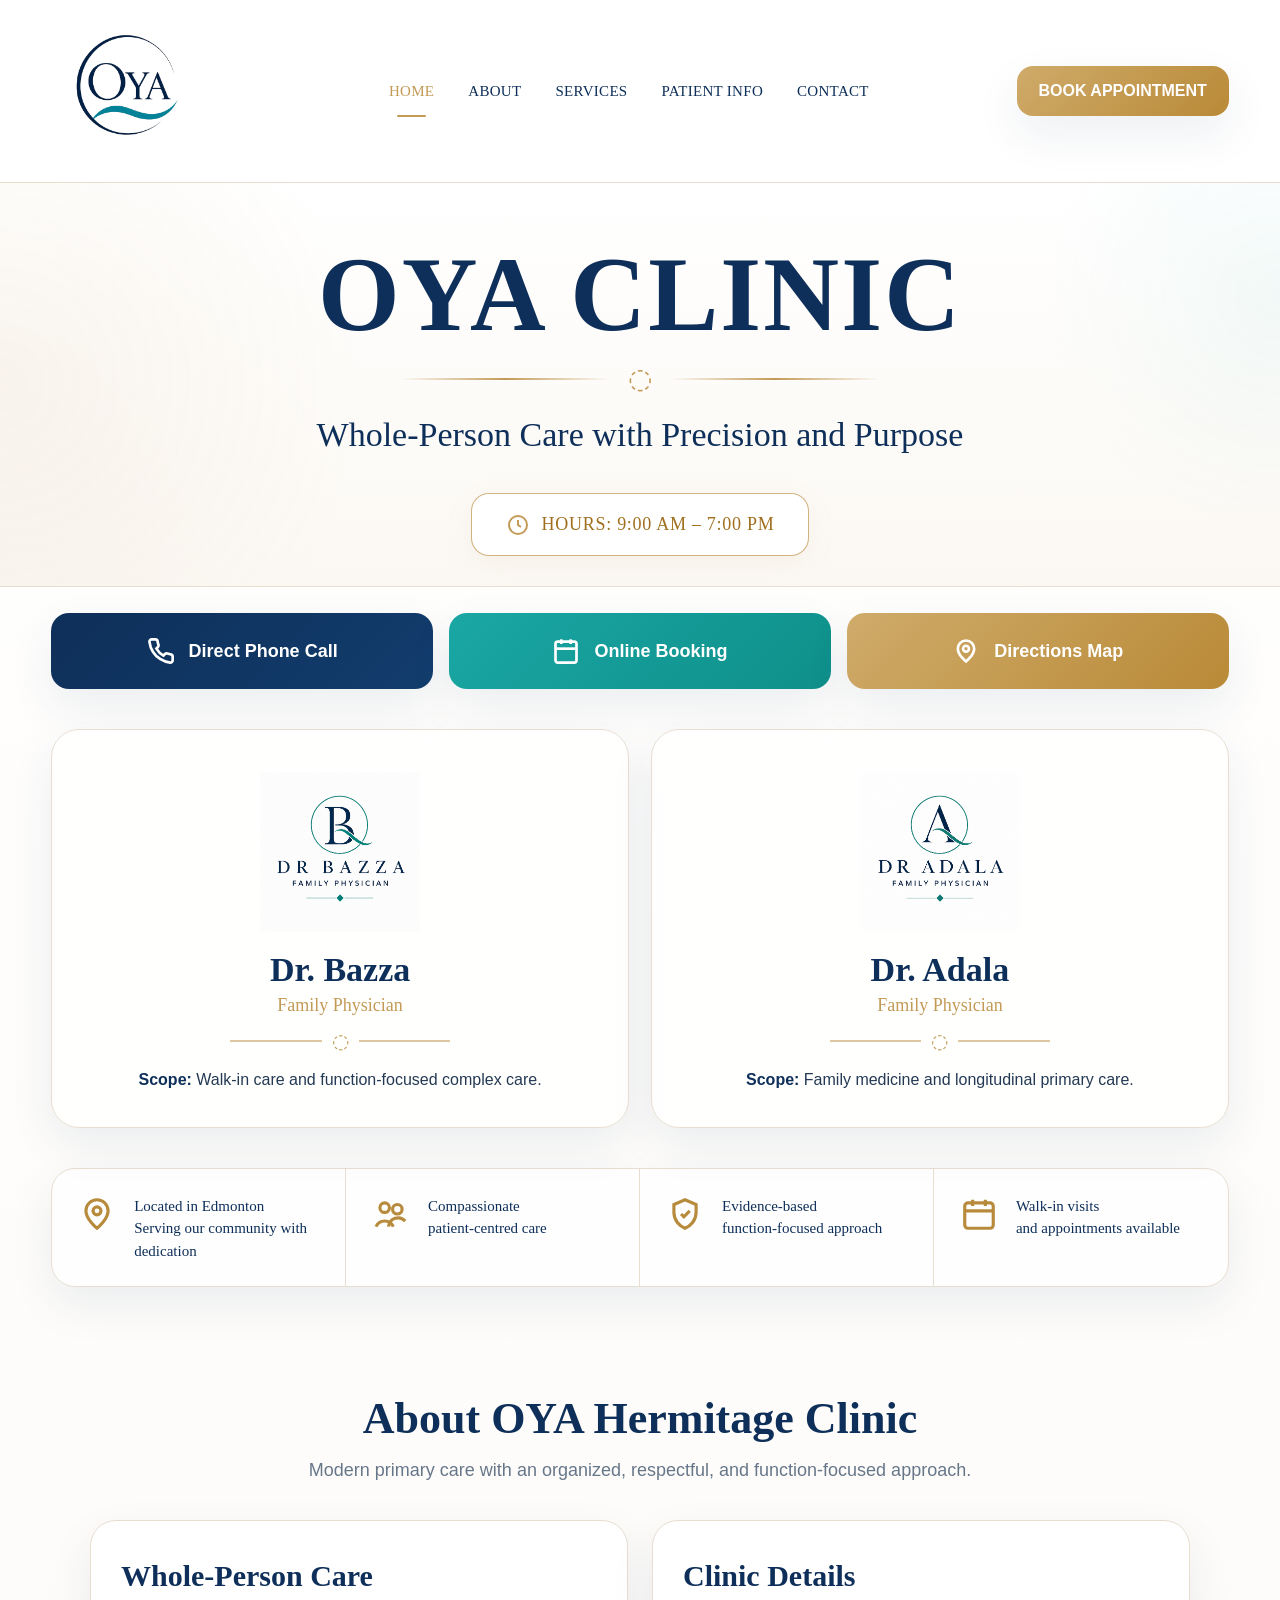
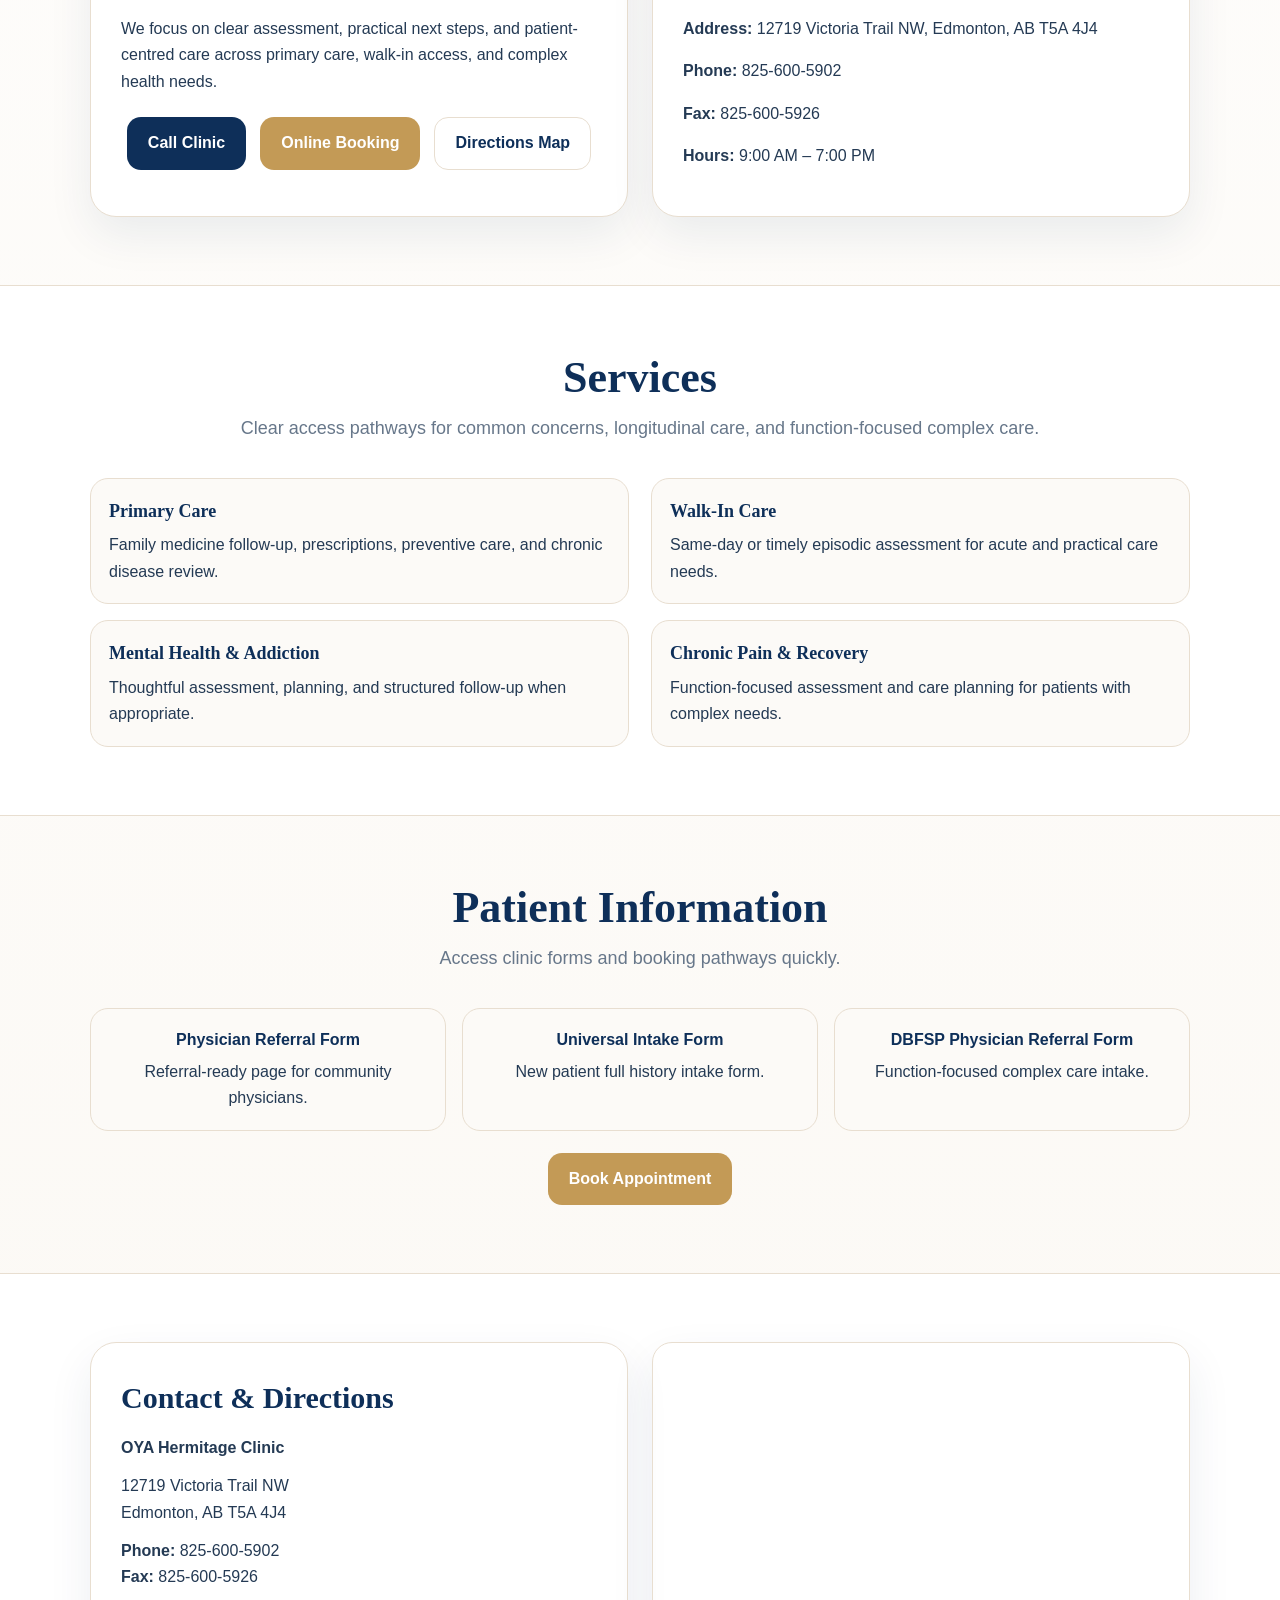
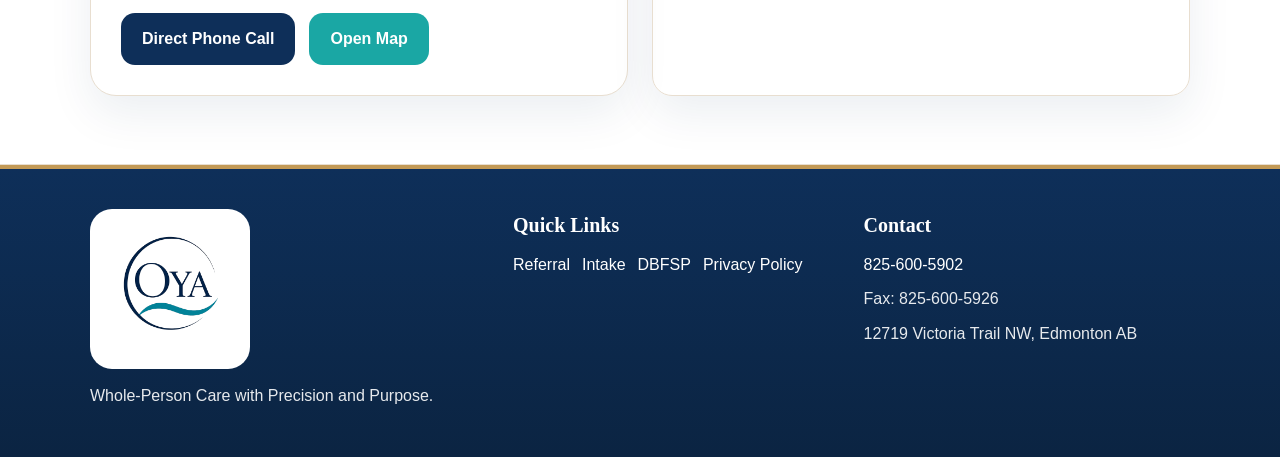
==== commit 0c034569: "Rename index_OYA_updated.html to index.html" ====
--- a/index.html
+++ b/index.html
@@ -7,7 +7,6 @@
   <meta name="description" content="OYA Hermitage Clinic in Edmonton. Whole-person care with precision and purpose. Online booking, directions, physician referral, intake forms, and modern primary care.">
   <link rel="stylesheet" href="styles.css">
   <link rel="icon" href="favicon.png">
-
   <!-- Google Tag Manager -->
   <script>
   (function(w,d,s,l,i){w[l]=w[l]||[];w[l].push({'gtm.start':
@@ -18,15 +17,12 @@
   })(window,document,'script','dataLayer','GTM-MSTXFSRT');
   </script>
   <!-- End Google Tag Manager -->
-
 </head>
-
 <body>
   <!-- Google Tag Manager (noscript) -->
   <noscript><iframe src="https://www.googletagmanager.com/ns.html?id=GTM-MSTXFSRT"
   height="0" width="0" style="display:none;visibility:hidden"></iframe></noscript>
   <!-- End Google Tag Manager (noscript) -->
-
   <header class="site-header">
     <div class="container header-row">
       <a href="index.html" aria-label="OYA Clinic home"><img src="oya-logo.png" alt="OYA Clinic logo" class="header-logo"></a>
@@ -82,7 +78,7 @@
             <h3>Dr. Bazza</h3>
             <div class="role">Family Physician</div>
             <div class="leaf-divider"><span>◌</span></div>
-            <p class="scope-line"><strong>Scope:</strong> Walk-in care, mental health, addiction, chronic pain, and function-focused complex care.</p>
+            <p class="scope-line"><strong>Scope:</strong> Walk-in care and function-focused complex care.</p>
           </div>
         </article>
 
@@ -172,7 +168,7 @@
         <div class="info-links">
           <a class="info-link" href="referral.html"><strong>Physician Referral Form</strong>Referral-ready page for community physicians.</a>
           <a class="info-link" href="intake.html"><strong>Universal Intake Form</strong>New patient full history intake form.</a>
-          <a class="info-link" href="ffccc-intake.html"><strong>FFCCC Intake Form</strong>Function-focused complex care intake.</a>
+          <a class="info-link" href="ffccc-intake.html"><strong>DBFSP Physician Referral Form</strong>Function-focused complex care intake.</a>
         </div>
         <div class="cta-row">
           <a class="btn btn-gold" href="https://cloud.healthquest.ca:45277/onlinebooking" target="_blank" rel="noopener">Book Appointment</a>
@@ -210,7 +206,7 @@
         <div class="helper-links">
           <a href="referral.html">Referral</a>
           <a href="intake.html">Intake</a>
-          <a href="ffccc-intake.html">FFCCC</a>
+          <a href="ffccc-intake.html">DBFSP</a>
           <a href="privacy.html">Privacy Policy</a>
         </div>
       </div>
